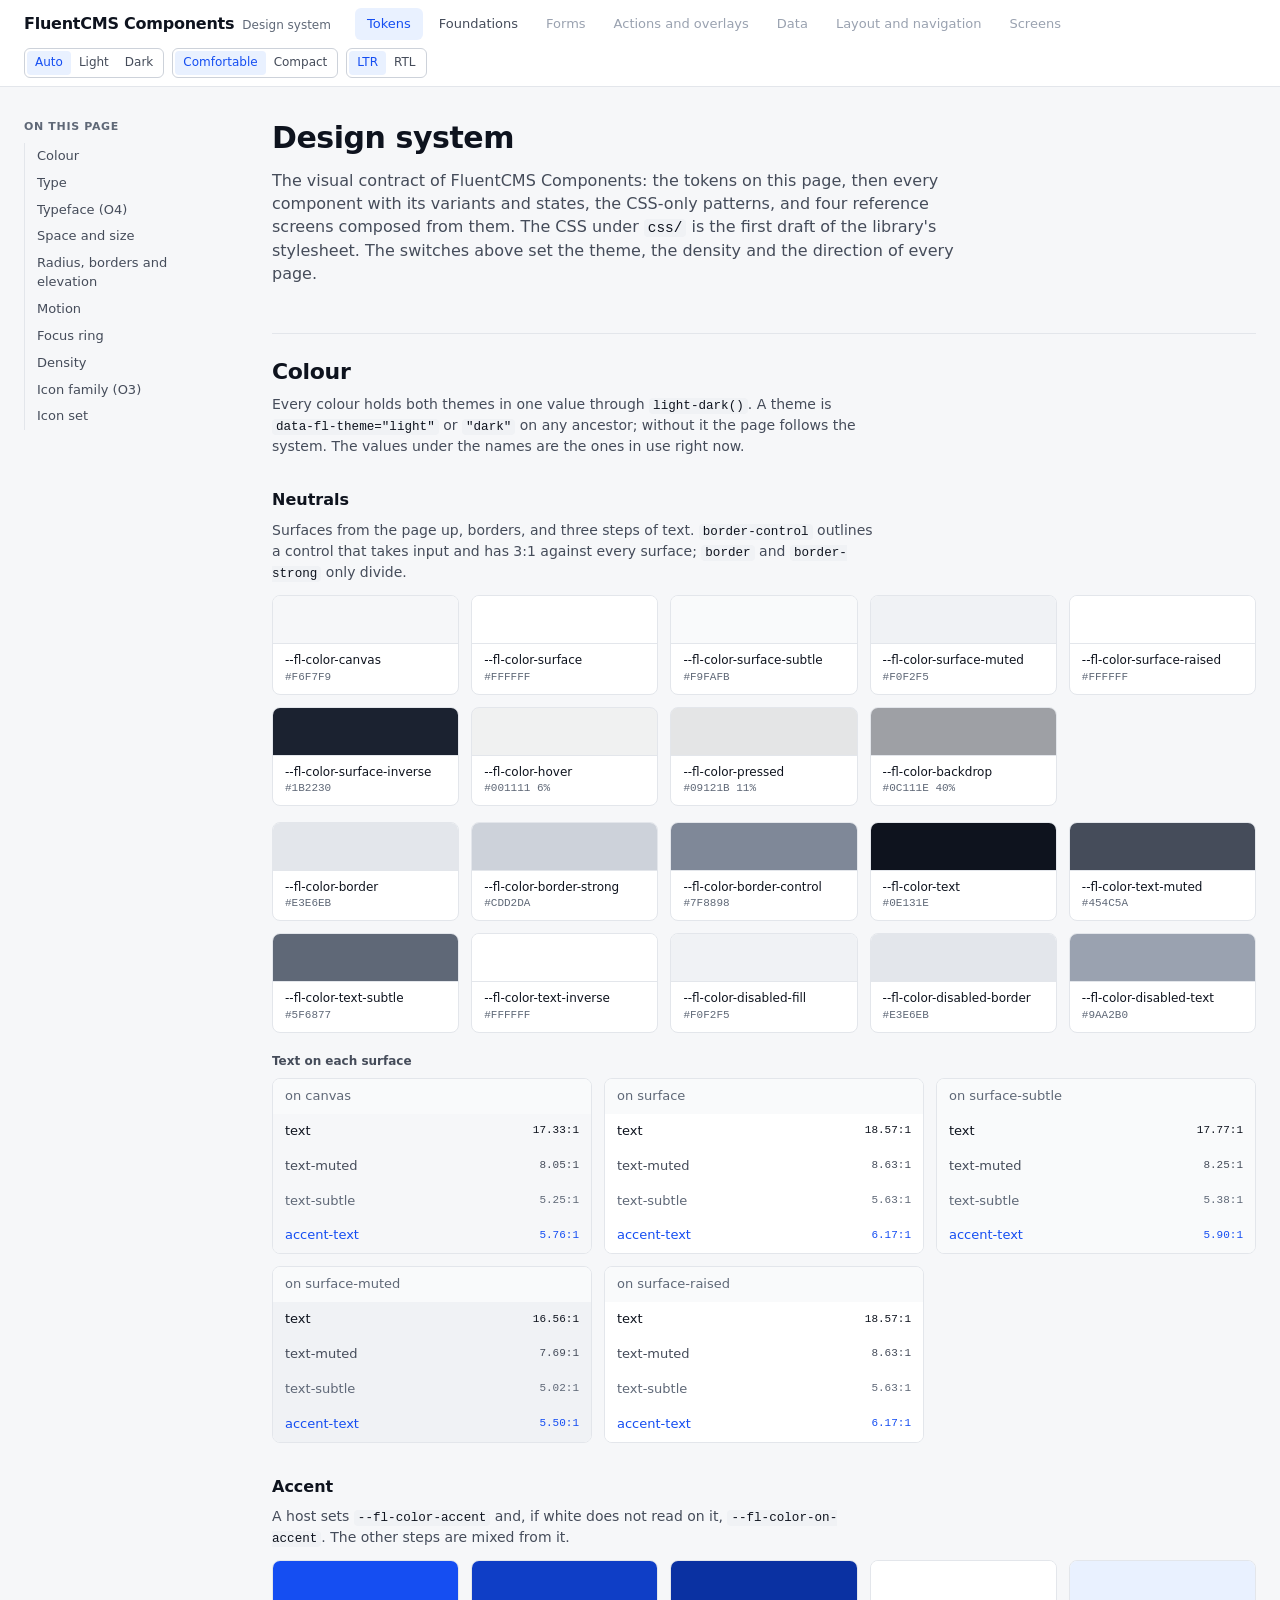
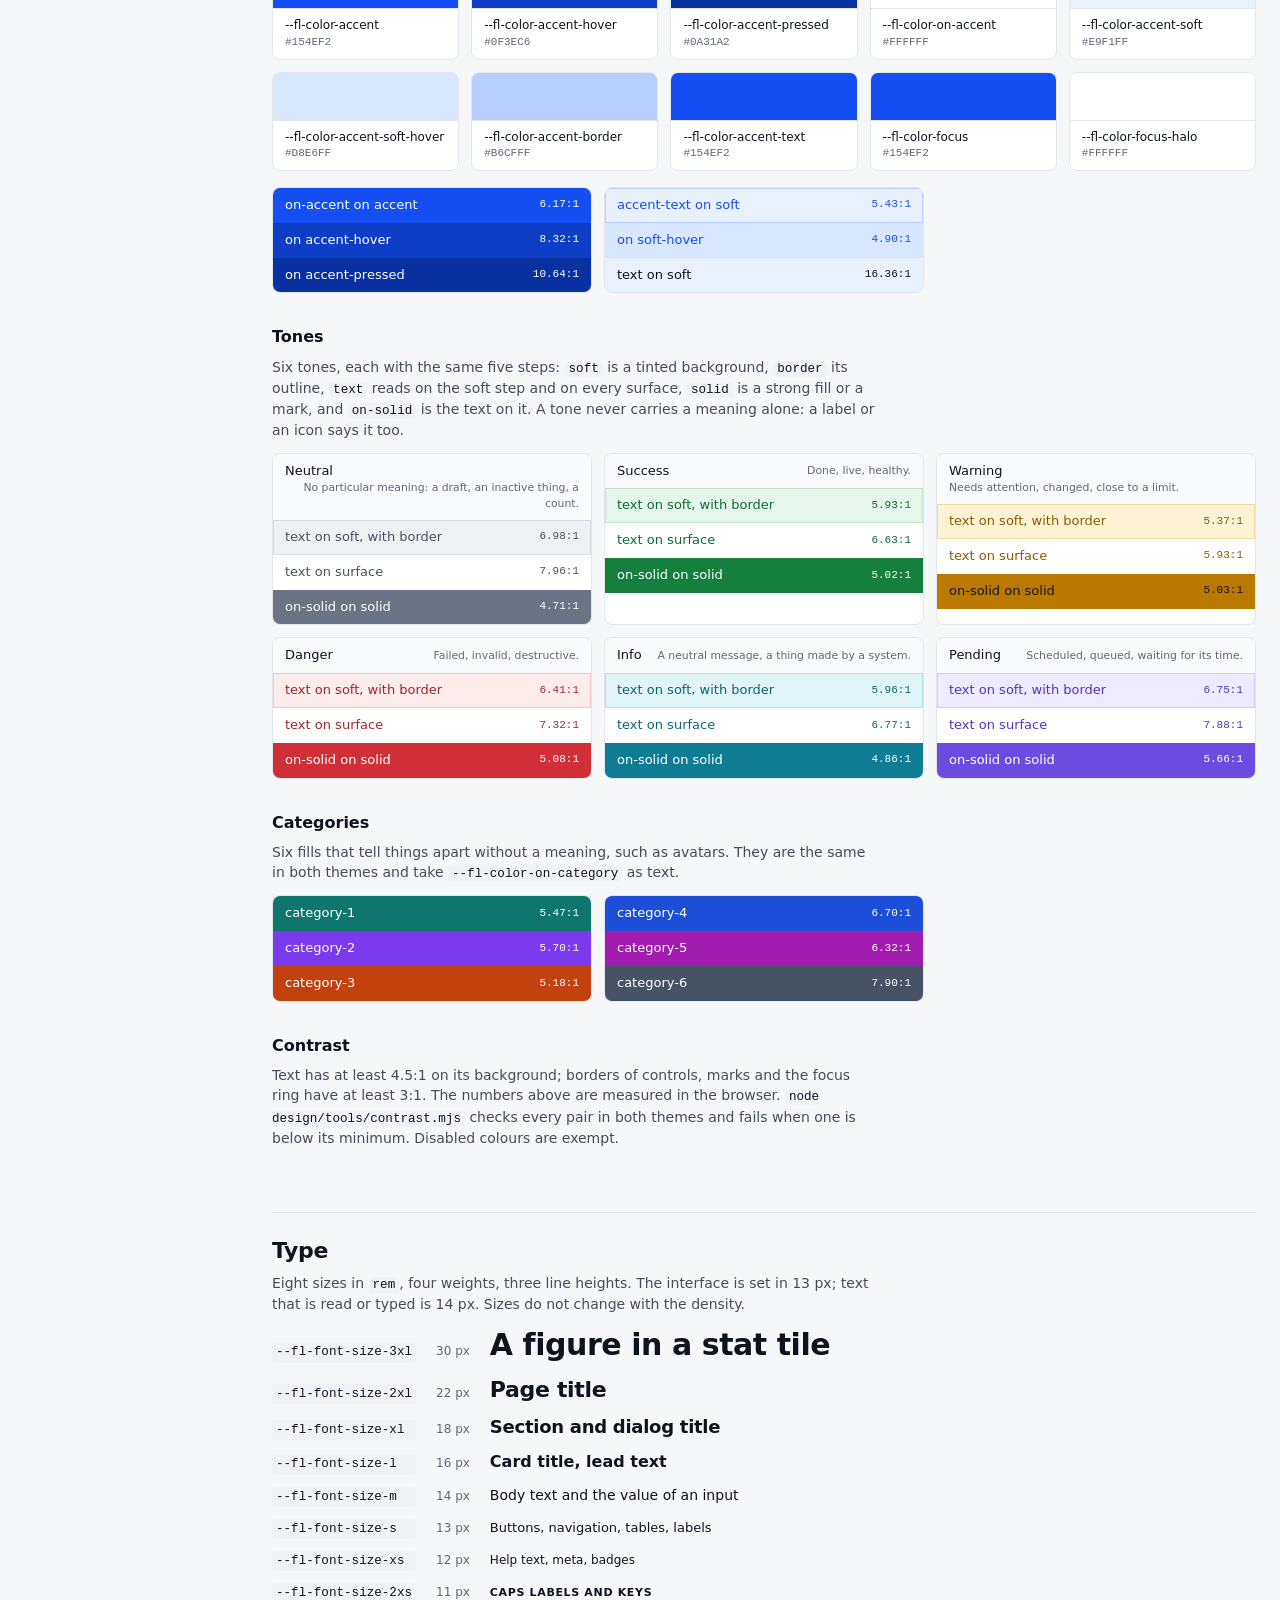
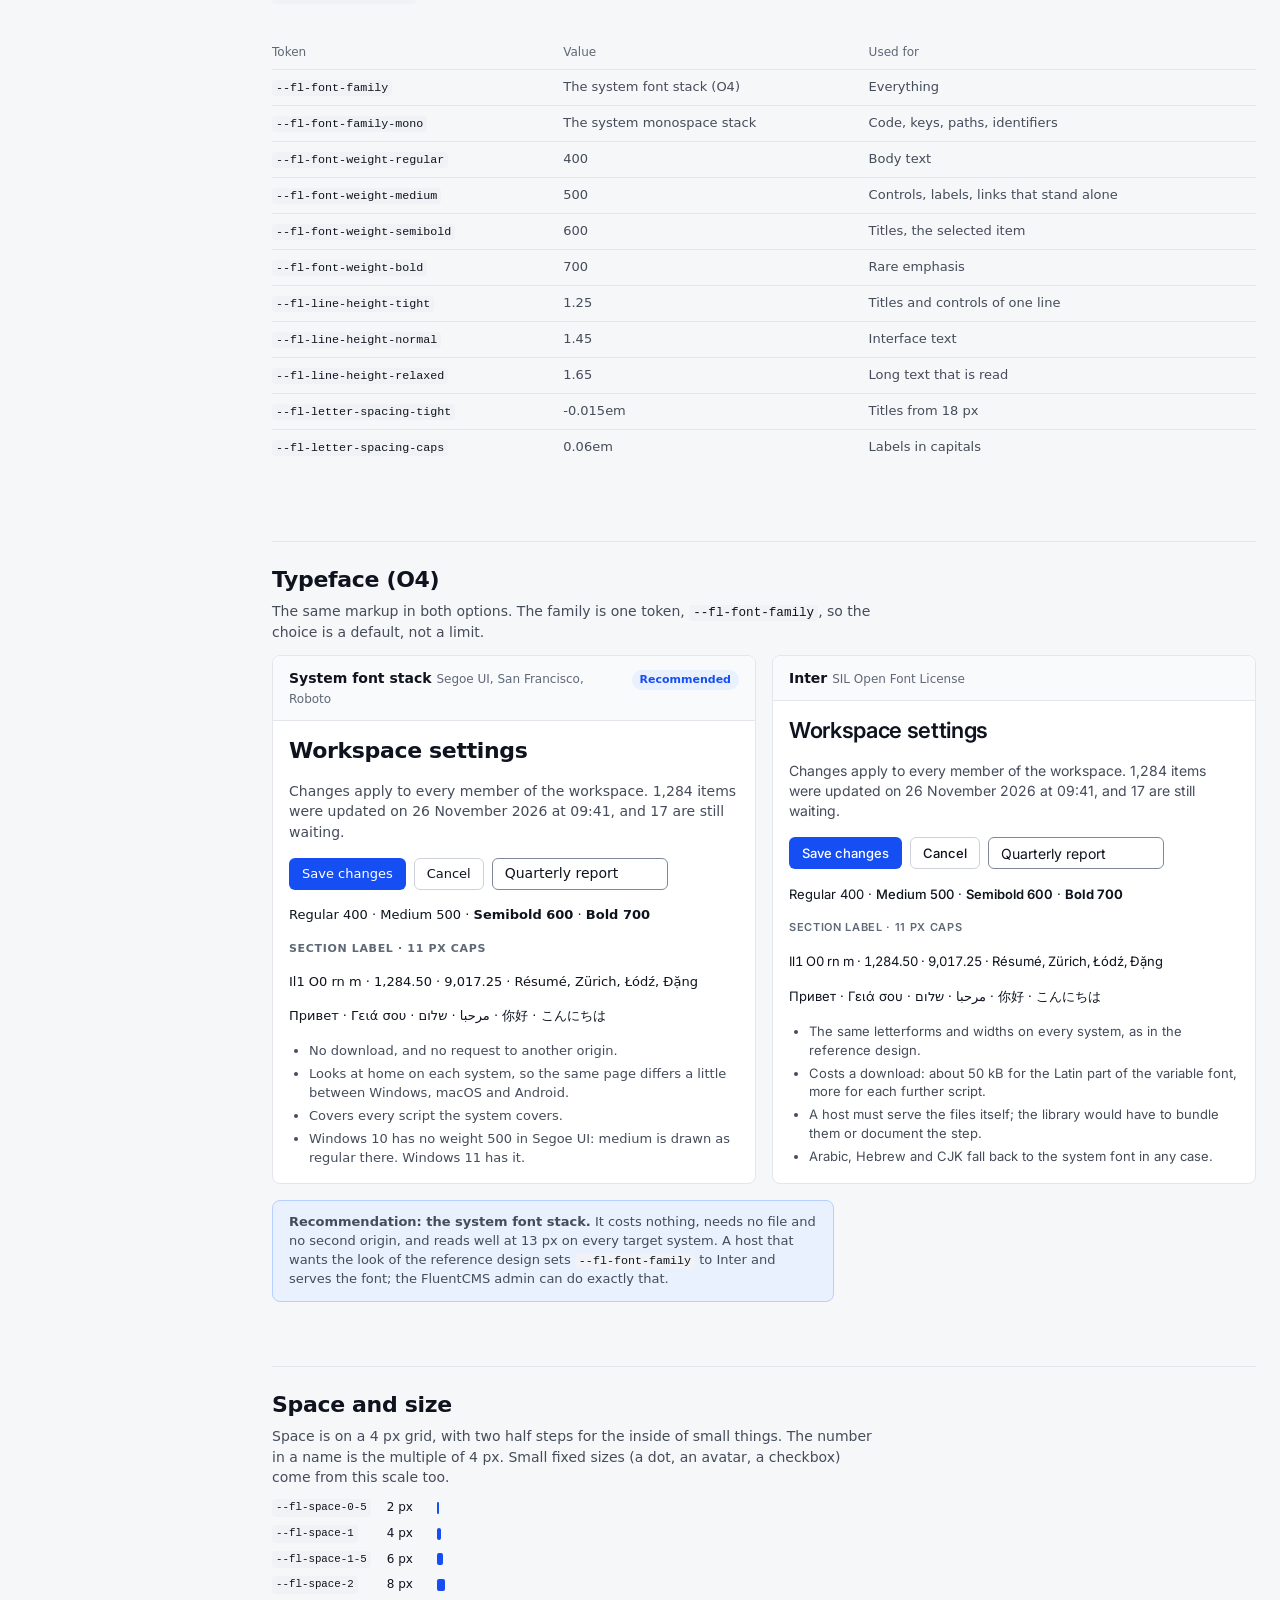
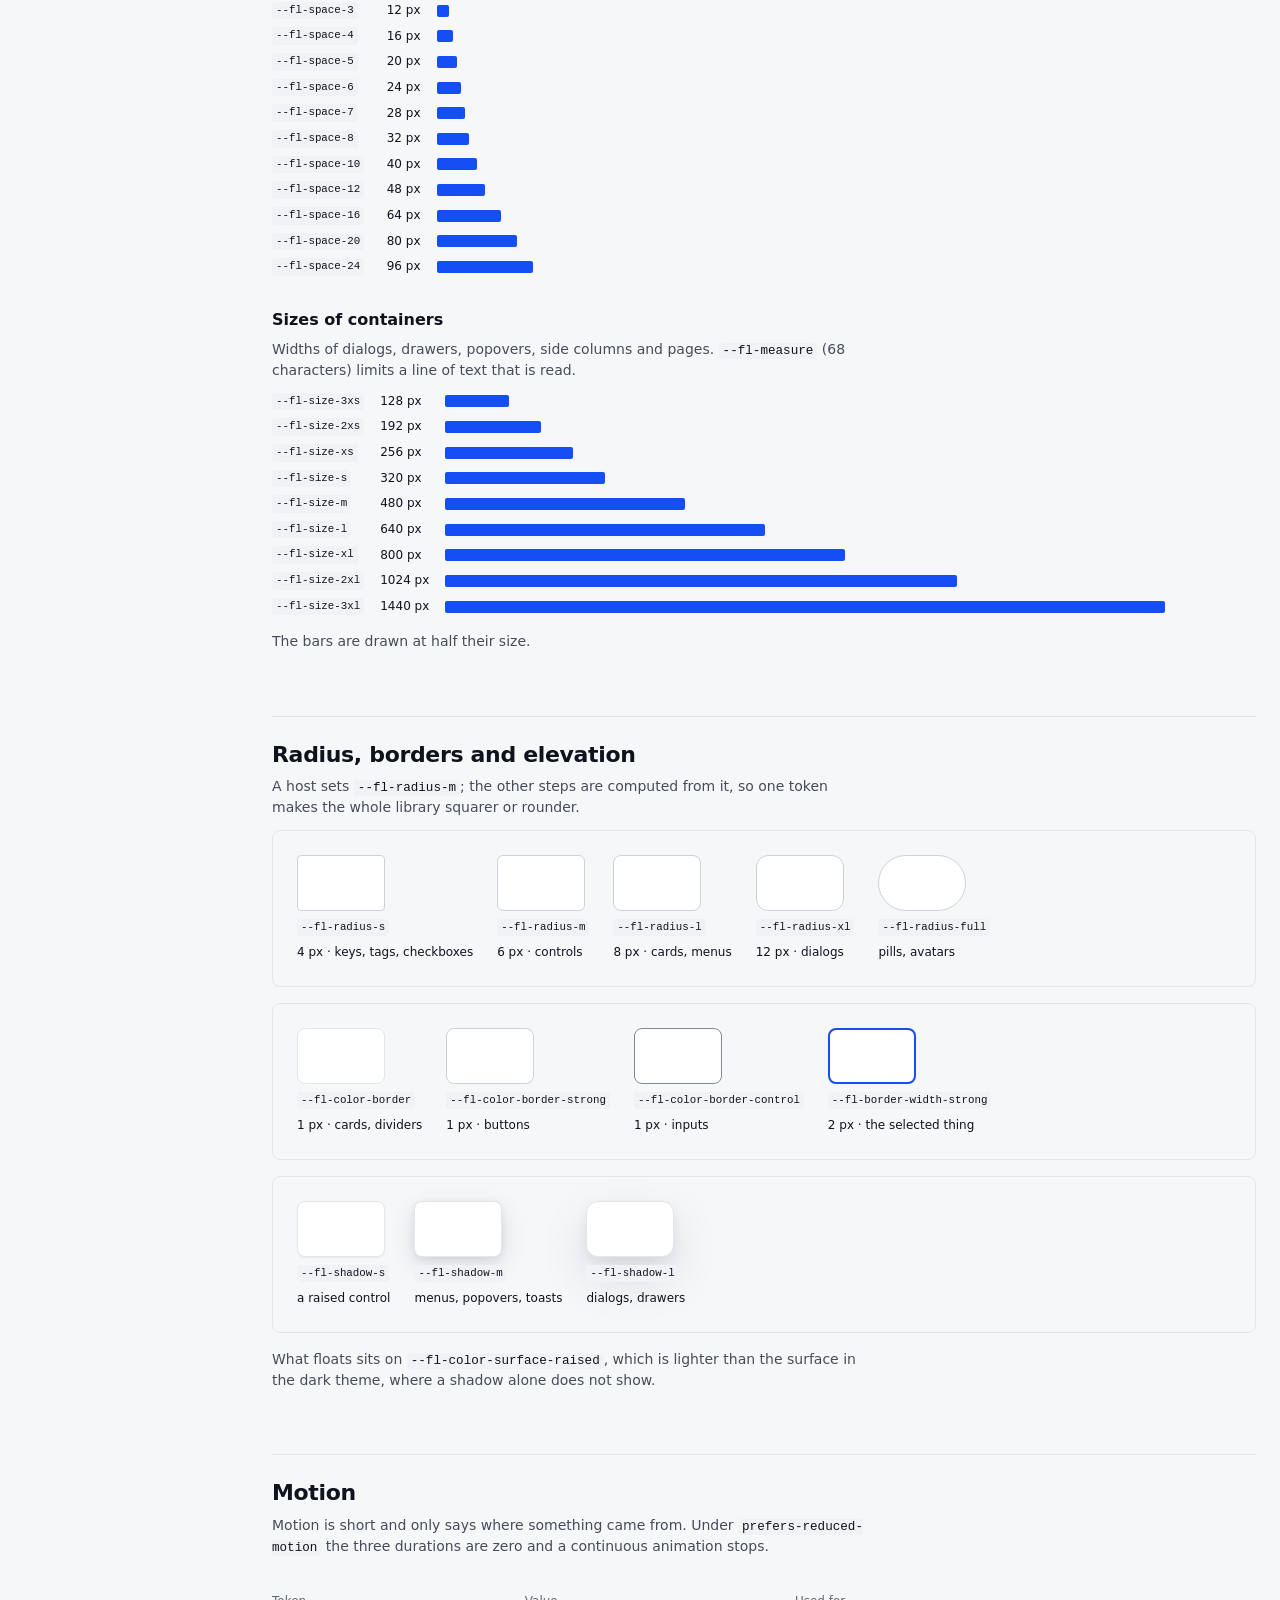
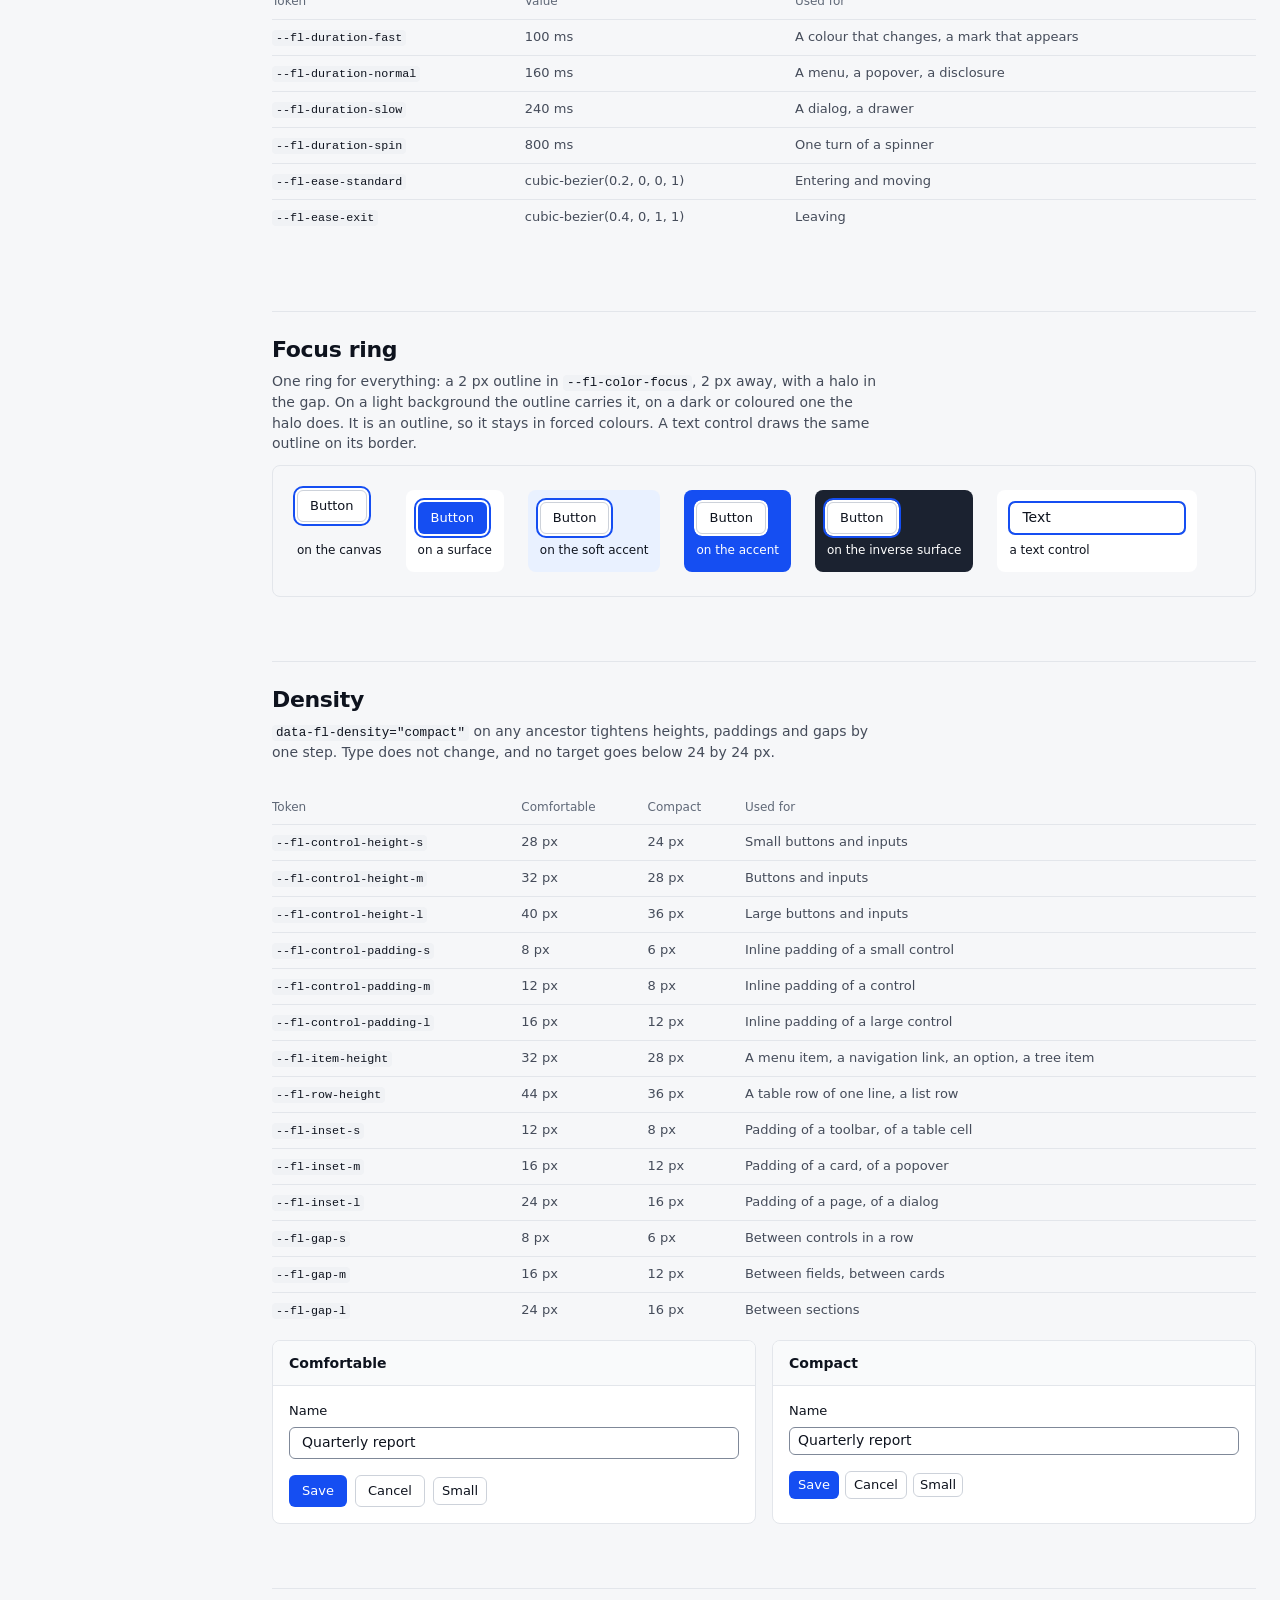
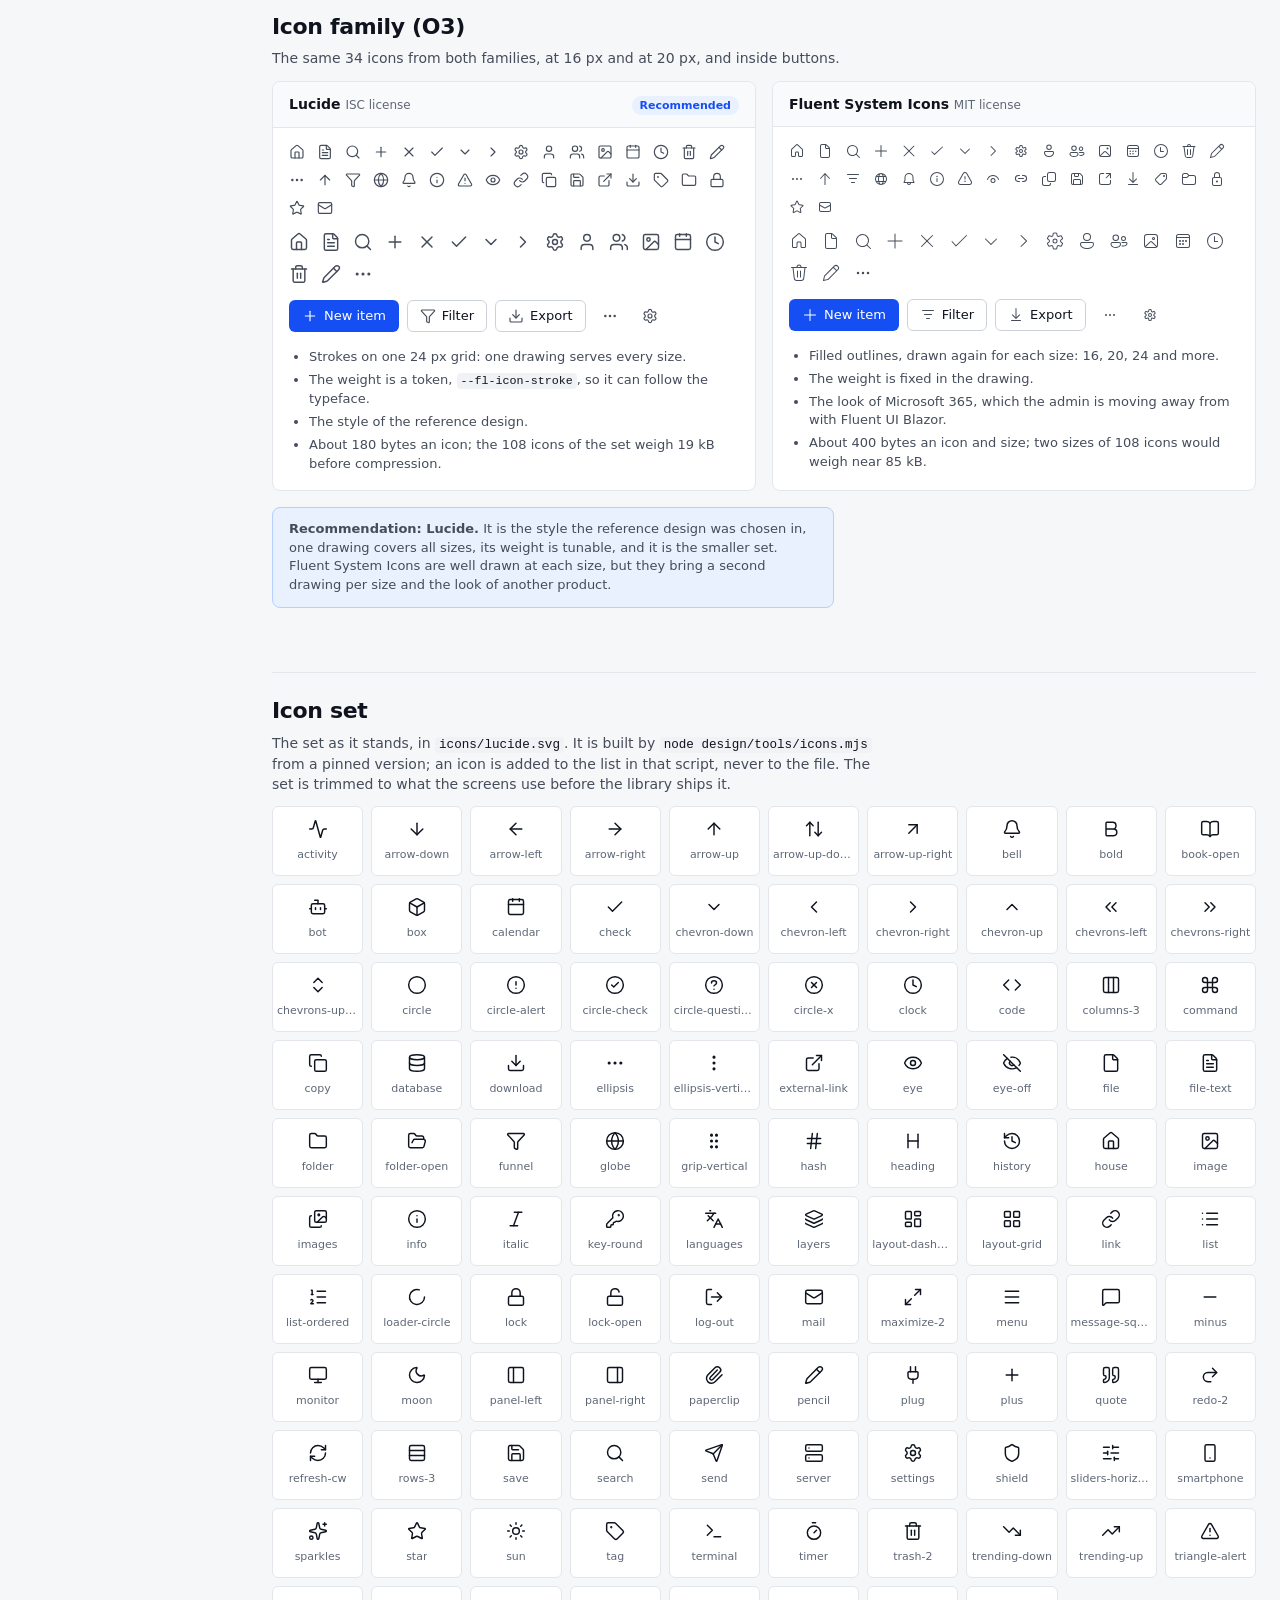
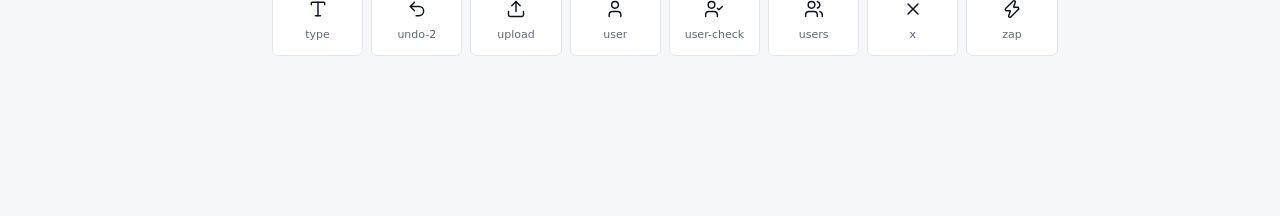
==== design/system/index.html @ 250e5656 "Add the design system foundation" ====
<!doctype html>
<html lang="en">
<head>
<meta charset="utf-8">
<meta name="viewport" content="width=device-width, initial-scale=1">
<title>Tokens · FluentCMS Components design system</title>
<link rel="icon" href="data:,">
<!-- Inter is loaded for the comparison of O4 on this page only. The library loads no font. -->
<link rel="stylesheet" href="https://fonts.googleapis.com/css2?family=Inter:wght@400;500;600;700&amp;display=swap">
<link rel="stylesheet" href="css/tokens.css">
<link rel="stylesheet" href="css/base.css">
<link rel="stylesheet" href="css/components/icon.css">
<link rel="stylesheet" href="css/components/button.css">
<link rel="stylesheet" href="css/components/field.css">
<link rel="stylesheet" href="css/components/input.css">
<link rel="stylesheet" href="css/patterns/link.css">
<link rel="stylesheet" href="docs/docs.css">
<script src="docs/docs.js"></script>
</head>
<body class="fl-root docs">
<div class="docs-layout">
<main class="docs-main">
<h1>Design system</h1>
<p class="docs-lede">The visual contract of FluentCMS Components: the tokens on this page, then every component with its variants and states, the CSS-only patterns, and four reference screens composed from them. The CSS under <code>css/</code> is the first draft of the library's stylesheet. The switches above set the theme, the density and the direction of every page.</p>

<section class="docs-section" id="colour">
<h2>Colour</h2>
<p>Every colour holds both themes in one value through <code>light-dark()</code>. A theme is <code>data-fl-theme="light"</code> or <code>"dark"</code> on any ancestor; without it the page follows the system. The values under the names are the ones in use right now.</p>

<h3>Neutrals</h3>
<p>Surfaces from the page up, borders, and three steps of text. <code>border-control</code> outlines a control that takes input and has 3:1 against every surface; <code>border</code> and <code>border-strong</code> only divide.</p>
<div class="docs-swatches">
<div class="docs-swatch" data-token="--fl-color-canvas"><i></i><span>--fl-color-canvas</span><small></small></div>
<div class="docs-swatch" data-token="--fl-color-surface"><i></i><span>--fl-color-surface</span><small></small></div>
<div class="docs-swatch" data-token="--fl-color-surface-subtle"><i></i><span>--fl-color-surface-subtle</span><small></small></div>
<div class="docs-swatch" data-token="--fl-color-surface-muted"><i></i><span>--fl-color-surface-muted</span><small></small></div>
<div class="docs-swatch" data-token="--fl-color-surface-raised"><i></i><span>--fl-color-surface-raised</span><small></small></div>
<div class="docs-swatch" data-token="--fl-color-surface-inverse"><i></i><span>--fl-color-surface-inverse</span><small></small></div>
<div class="docs-swatch" data-token="--fl-color-hover"><i></i><span>--fl-color-hover</span><small></small></div>
<div class="docs-swatch" data-token="--fl-color-pressed"><i></i><span>--fl-color-pressed</span><small></small></div>
<div class="docs-swatch" data-token="--fl-color-backdrop"><i></i><span>--fl-color-backdrop</span><small></small></div>
</div>
<div class="docs-swatches">
<div class="docs-swatch" data-token="--fl-color-border"><i></i><span>--fl-color-border</span><small></small></div>
<div class="docs-swatch" data-token="--fl-color-border-strong"><i></i><span>--fl-color-border-strong</span><small></small></div>
<div class="docs-swatch" data-token="--fl-color-border-control"><i></i><span>--fl-color-border-control</span><small></small></div>
<div class="docs-swatch" data-token="--fl-color-text"><i></i><span>--fl-color-text</span><small></small></div>
<div class="docs-swatch" data-token="--fl-color-text-muted"><i></i><span>--fl-color-text-muted</span><small></small></div>
<div class="docs-swatch" data-token="--fl-color-text-subtle"><i></i><span>--fl-color-text-subtle</span><small></small></div>
<div class="docs-swatch" data-token="--fl-color-text-inverse"><i></i><span>--fl-color-text-inverse</span><small></small></div>
<div class="docs-swatch" data-token="--fl-color-disabled-fill"><i></i><span>--fl-color-disabled-fill</span><small></small></div>
<div class="docs-swatch" data-token="--fl-color-disabled-border"><i></i><span>--fl-color-disabled-border</span><small></small></div>
<div class="docs-swatch" data-token="--fl-color-disabled-text"><i></i><span>--fl-color-disabled-text</span><small></small></div>
</div>

<h4>Text on each surface</h4>
<div class="docs-tones">
<div class="docs-tone">
  <div style="background-color: var(--fl-color-surface-subtle); color: var(--fl-color-text-subtle)">on canvas</div>
  <div style="background-color: var(--fl-color-canvas); color: var(--fl-color-text)" data-contrast>text</div>
  <div style="background-color: var(--fl-color-canvas); color: var(--fl-color-text-muted)" data-contrast>text-muted</div>
  <div style="background-color: var(--fl-color-canvas); color: var(--fl-color-text-subtle)" data-contrast>text-subtle</div>
  <div style="background-color: var(--fl-color-canvas); color: var(--fl-color-accent-text)" data-contrast>accent-text</div>
</div>
<div class="docs-tone">
  <div style="background-color: var(--fl-color-surface-subtle); color: var(--fl-color-text-subtle)">on surface</div>
  <div style="background-color: var(--fl-color-surface); color: var(--fl-color-text)" data-contrast>text</div>
  <div style="background-color: var(--fl-color-surface); color: var(--fl-color-text-muted)" data-contrast>text-muted</div>
  <div style="background-color: var(--fl-color-surface); color: var(--fl-color-text-subtle)" data-contrast>text-subtle</div>
  <div style="background-color: var(--fl-color-surface); color: var(--fl-color-accent-text)" data-contrast>accent-text</div>
</div>
<div class="docs-tone">
  <div style="background-color: var(--fl-color-surface-subtle); color: var(--fl-color-text-subtle)">on surface-subtle</div>
  <div style="background-color: var(--fl-color-surface-subtle); color: var(--fl-color-text)" data-contrast>text</div>
  <div style="background-color: var(--fl-color-surface-subtle); color: var(--fl-color-text-muted)" data-contrast>text-muted</div>
  <div style="background-color: var(--fl-color-surface-subtle); color: var(--fl-color-text-subtle)" data-contrast>text-subtle</div>
  <div style="background-color: var(--fl-color-surface-subtle); color: var(--fl-color-accent-text)" data-contrast>accent-text</div>
</div>
<div class="docs-tone">
  <div style="background-color: var(--fl-color-surface-subtle); color: var(--fl-color-text-subtle)">on surface-muted</div>
  <div style="background-color: var(--fl-color-surface-muted); color: var(--fl-color-text)" data-contrast>text</div>
  <div style="background-color: var(--fl-color-surface-muted); color: var(--fl-color-text-muted)" data-contrast>text-muted</div>
  <div style="background-color: var(--fl-color-surface-muted); color: var(--fl-color-text-subtle)" data-contrast>text-subtle</div>
  <div style="background-color: var(--fl-color-surface-muted); color: var(--fl-color-accent-text)" data-contrast>accent-text</div>
</div>
<div class="docs-tone">
  <div style="background-color: var(--fl-color-surface-subtle); color: var(--fl-color-text-subtle)">on surface-raised</div>
  <div style="background-color: var(--fl-color-surface-raised); color: var(--fl-color-text)" data-contrast>text</div>
  <div style="background-color: var(--fl-color-surface-raised); color: var(--fl-color-text-muted)" data-contrast>text-muted</div>
  <div style="background-color: var(--fl-color-surface-raised); color: var(--fl-color-text-subtle)" data-contrast>text-subtle</div>
  <div style="background-color: var(--fl-color-surface-raised); color: var(--fl-color-accent-text)" data-contrast>accent-text</div>
</div>
</div>

<h3>Accent</h3>
<p>A host sets <code>--fl-color-accent</code> and, if white does not read on it, <code>--fl-color-on-accent</code>. The other steps are mixed from it.</p>
<div class="docs-swatches">
<div class="docs-swatch" data-token="--fl-color-accent"><i></i><span>--fl-color-accent</span><small></small></div>
<div class="docs-swatch" data-token="--fl-color-accent-hover"><i></i><span>--fl-color-accent-hover</span><small></small></div>
<div class="docs-swatch" data-token="--fl-color-accent-pressed"><i></i><span>--fl-color-accent-pressed</span><small></small></div>
<div class="docs-swatch" data-token="--fl-color-on-accent"><i></i><span>--fl-color-on-accent</span><small></small></div>
<div class="docs-swatch" data-token="--fl-color-accent-soft"><i></i><span>--fl-color-accent-soft</span><small></small></div>
<div class="docs-swatch" data-token="--fl-color-accent-soft-hover"><i></i><span>--fl-color-accent-soft-hover</span><small></small></div>
<div class="docs-swatch" data-token="--fl-color-accent-border"><i></i><span>--fl-color-accent-border</span><small></small></div>
<div class="docs-swatch" data-token="--fl-color-accent-text"><i></i><span>--fl-color-accent-text</span><small></small></div>
<div class="docs-swatch" data-token="--fl-color-focus"><i></i><span>--fl-color-focus</span><small></small></div>
<div class="docs-swatch" data-token="--fl-color-focus-halo"><i></i><span>--fl-color-focus-halo</span><small></small></div>
</div>
<div class="docs-tones">
<div class="docs-tone">
  <div style="background-color: var(--fl-color-accent); color: var(--fl-color-on-accent)" data-contrast>on-accent on accent</div>
  <div style="background-color: var(--fl-color-accent-hover); color: var(--fl-color-on-accent)" data-contrast>on accent-hover</div>
  <div style="background-color: var(--fl-color-accent-pressed); color: var(--fl-color-on-accent)" data-contrast>on accent-pressed</div>
</div>
<div class="docs-tone">
  <div style="background-color: var(--fl-color-accent-soft); color: var(--fl-color-accent-text); box-shadow: inset 0 0 0 1px var(--fl-color-accent-border)" data-contrast>accent-text on soft</div>
  <div style="background-color: var(--fl-color-accent-soft-hover); color: var(--fl-color-accent-text)" data-contrast>on soft-hover</div>
  <div style="background-color: var(--fl-color-accent-soft); color: var(--fl-color-text)" data-contrast>text on soft</div>
</div>
</div>

<h3>Tones</h3>
<p>Six tones, each with the same five steps: <code>soft</code> is a tinted background, <code>border</code> its outline, <code>text</code> reads on the soft step and on every surface, <code>solid</code> is a strong fill or a mark, and <code>on-solid</code> is the text on it. A tone never carries a meaning alone: a label or an icon says it too.</p>
<div class="docs-tones">
<div class="docs-tone">
  <div style="background-color: var(--fl-color-surface-subtle)">Neutral<small style="color: var(--fl-color-text-subtle); font-weight: 400; text-align: end">No particular meaning: a draft, an inactive thing, a count.</small></div>
  <div style="background-color: var(--fl-color-neutral-soft); color: var(--fl-color-neutral-text); box-shadow: inset 0 0 0 1px var(--fl-color-neutral-border)" data-contrast>text on soft, with border</div>
  <div style="color: var(--fl-color-neutral-text)" data-contrast>text on surface</div>
  <div style="background-color: var(--fl-color-neutral-solid); color: var(--fl-color-neutral-on-solid)" data-contrast>on-solid on solid</div>
</div>
<div class="docs-tone">
  <div style="background-color: var(--fl-color-surface-subtle)">Success<small style="color: var(--fl-color-text-subtle); font-weight: 400; text-align: end">Done, live, healthy.</small></div>
  <div style="background-color: var(--fl-color-success-soft); color: var(--fl-color-success-text); box-shadow: inset 0 0 0 1px var(--fl-color-success-border)" data-contrast>text on soft, with border</div>
  <div style="color: var(--fl-color-success-text)" data-contrast>text on surface</div>
  <div style="background-color: var(--fl-color-success-solid); color: var(--fl-color-success-on-solid)" data-contrast>on-solid on solid</div>
</div>
<div class="docs-tone">
  <div style="background-color: var(--fl-color-surface-subtle)">Warning<small style="color: var(--fl-color-text-subtle); font-weight: 400; text-align: end">Needs attention, changed, close to a limit.</small></div>
  <div style="background-color: var(--fl-color-warning-soft); color: var(--fl-color-warning-text); box-shadow: inset 0 0 0 1px var(--fl-color-warning-border)" data-contrast>text on soft, with border</div>
  <div style="color: var(--fl-color-warning-text)" data-contrast>text on surface</div>
  <div style="background-color: var(--fl-color-warning-solid); color: var(--fl-color-warning-on-solid)" data-contrast>on-solid on solid</div>
</div>
<div class="docs-tone">
  <div style="background-color: var(--fl-color-surface-subtle)">Danger<small style="color: var(--fl-color-text-subtle); font-weight: 400; text-align: end">Failed, invalid, destructive.</small></div>
  <div style="background-color: var(--fl-color-danger-soft); color: var(--fl-color-danger-text); box-shadow: inset 0 0 0 1px var(--fl-color-danger-border)" data-contrast>text on soft, with border</div>
  <div style="color: var(--fl-color-danger-text)" data-contrast>text on surface</div>
  <div style="background-color: var(--fl-color-danger-solid); color: var(--fl-color-danger-on-solid)" data-contrast>on-solid on solid</div>
</div>
<div class="docs-tone">
  <div style="background-color: var(--fl-color-surface-subtle)">Info<small style="color: var(--fl-color-text-subtle); font-weight: 400; text-align: end">A neutral message, a thing made by a system.</small></div>
  <div style="background-color: var(--fl-color-info-soft); color: var(--fl-color-info-text); box-shadow: inset 0 0 0 1px var(--fl-color-info-border)" data-contrast>text on soft, with border</div>
  <div style="color: var(--fl-color-info-text)" data-contrast>text on surface</div>
  <div style="background-color: var(--fl-color-info-solid); color: var(--fl-color-info-on-solid)" data-contrast>on-solid on solid</div>
</div>
<div class="docs-tone">
  <div style="background-color: var(--fl-color-surface-subtle)">Pending<small style="color: var(--fl-color-text-subtle); font-weight: 400; text-align: end">Scheduled, queued, waiting for its time.</small></div>
  <div style="background-color: var(--fl-color-pending-soft); color: var(--fl-color-pending-text); box-shadow: inset 0 0 0 1px var(--fl-color-pending-border)" data-contrast>text on soft, with border</div>
  <div style="color: var(--fl-color-pending-text)" data-contrast>text on surface</div>
  <div style="background-color: var(--fl-color-pending-solid); color: var(--fl-color-pending-on-solid)" data-contrast>on-solid on solid</div>
</div>
</div>

<h3>Categories</h3>
<p>Six fills that tell things apart without a meaning, such as avatars. They are the same in both themes and take <code>--fl-color-on-category</code> as text.</p>
<div class="docs-tones">
<div class="docs-tone">
  <div style="background-color: var(--fl-color-category-1); color: var(--fl-color-on-category)" data-contrast>category-1</div>
  <div style="background-color: var(--fl-color-category-2); color: var(--fl-color-on-category)" data-contrast>category-2</div>
  <div style="background-color: var(--fl-color-category-3); color: var(--fl-color-on-category)" data-contrast>category-3</div>
</div>
<div class="docs-tone">
  <div style="background-color: var(--fl-color-category-4); color: var(--fl-color-on-category)" data-contrast>category-4</div>
  <div style="background-color: var(--fl-color-category-5); color: var(--fl-color-on-category)" data-contrast>category-5</div>
  <div style="background-color: var(--fl-color-category-6); color: var(--fl-color-on-category)" data-contrast>category-6</div>
</div>
</div>

<h3>Contrast</h3>
<p>Text has at least 4.5:1 on its background; borders of controls, marks and the focus ring have at least 3:1. The numbers above are measured in the browser. <code>node design/tools/contrast.mjs</code> checks every pair in both themes and fails when one is below its minimum. Disabled colours are exempt.</p>
</section>

<section class="docs-section" id="type">
<h2>Type</h2>
<p>Eight sizes in <code>rem</code>, four weights, three line heights. The interface is set in 13 px; text that is read or typed is 14 px. Sizes do not change with the density.</p>
<div class="docs-type">
<code>--fl-font-size-3xl</code><small class="docs-num">30 px</small><span style="font-size: var(--fl-font-size-3xl); font-weight: 600; line-height: var(--fl-line-height-tight); letter-spacing: var(--fl-letter-spacing-tight)">A figure in a stat tile</span>
<code>--fl-font-size-2xl</code><small class="docs-num">22 px</small><span style="font-size: var(--fl-font-size-2xl); font-weight: 600; line-height: var(--fl-line-height-tight); letter-spacing: var(--fl-letter-spacing-tight)">Page title</span>
<code>--fl-font-size-xl</code><small class="docs-num">18 px</small><span style="font-size: var(--fl-font-size-xl); font-weight: 600; line-height: var(--fl-line-height-tight); letter-spacing: var(--fl-letter-spacing-tight)">Section and dialog title</span>
<code>--fl-font-size-l</code><small class="docs-num">16 px</small><span style="font-size: var(--fl-font-size-l); font-weight: 600; line-height: var(--fl-line-height-tight)">Card title, lead text</span>
<code>--fl-font-size-m</code><small class="docs-num">14 px</small><span style="font-size: var(--fl-font-size-m); font-weight: 400; line-height: var(--fl-line-height-tight)">Body text and the value of an input</span>
<code>--fl-font-size-s</code><small class="docs-num">13 px</small><span style="font-size: var(--fl-font-size-s); font-weight: 500; line-height: var(--fl-line-height-tight)">Buttons, navigation, tables, labels</span>
<code>--fl-font-size-xs</code><small class="docs-num">12 px</small><span style="font-size: var(--fl-font-size-xs); font-weight: 400; line-height: var(--fl-line-height-tight)">Help text, meta, badges</span>
<code>--fl-font-size-2xs</code><small class="docs-num">11 px</small><span style="font-size: var(--fl-font-size-2xs); font-weight: 600; line-height: var(--fl-line-height-tight); letter-spacing: var(--fl-letter-spacing-caps)">CAPS LABELS AND KEYS</span>
</div>
<div class="docs-scroll">
<table class="docs-table">
<thead><tr><th>Token</th><th>Value</th><th>Used for</th></tr></thead>
<tbody>
<tr><td><code>--fl-font-family</code></td><td>The system font stack (O4)</td><td>Everything</td></tr>
<tr><td><code>--fl-font-family-mono</code></td><td>The system monospace stack</td><td>Code, keys, paths, identifiers</td></tr>
<tr><td><code>--fl-font-weight-regular</code></td><td class="docs-num">400</td><td>Body text</td></tr>
<tr><td><code>--fl-font-weight-medium</code></td><td class="docs-num">500</td><td>Controls, labels, links that stand alone</td></tr>
<tr><td><code>--fl-font-weight-semibold</code></td><td class="docs-num">600</td><td>Titles, the selected item</td></tr>
<tr><td><code>--fl-font-weight-bold</code></td><td class="docs-num">700</td><td>Rare emphasis</td></tr>
<tr><td><code>--fl-line-height-tight</code></td><td class="docs-num">1.25</td><td>Titles and controls of one line</td></tr>
<tr><td><code>--fl-line-height-normal</code></td><td class="docs-num">1.45</td><td>Interface text</td></tr>
<tr><td><code>--fl-line-height-relaxed</code></td><td class="docs-num">1.65</td><td>Long text that is read</td></tr>
<tr><td><code>--fl-letter-spacing-tight</code></td><td class="docs-num">-0.015em</td><td>Titles from 18 px</td></tr>
<tr><td><code>--fl-letter-spacing-caps</code></td><td class="docs-num">0.06em</td><td>Labels in capitals</td></tr>
</tbody>
</table>
</div>
</section>

<section class="docs-section" id="typeface">
<h2>Typeface (O4)</h2>
<p>The same markup in both options. The family is one token, <code>--fl-font-family</code>, so the choice is a default, not a limit.</p>
<div class="docs-compare">
<article class="docs-option">
  <header><span>System font stack <small>Segoe UI, San Francisco, Roboto</small></span><mark>Recommended</mark></header>
  <div class="docs-font-system">
    <p style="font-size: var(--fl-font-size-2xl); font-weight: 600; letter-spacing: var(--fl-letter-spacing-tight); line-height: var(--fl-line-height-tight)">Workspace settings</p>
    <p style="color: var(--fl-color-text-muted)">Changes apply to every member of the workspace. 1,284 items were updated on 26 November 2026 at 09:41, and 17 are still waiting.</p>
    <div class="fl-cluster">
      <button class="fl-button fl-button--primary" type="button">Save changes</button>
      <button class="fl-button" type="button">Cancel</button>
      <span class="fl-input docs-narrow"><input class="fl-input__control" type="text" value="Quarterly report" aria-label="Sample value"></span>
    </div>
    <p style="font-size: var(--fl-font-size-s)"><span style="font-weight: 400">Regular 400</span> · <span style="font-weight: 500">Medium 500</span> · <span style="font-weight: 600">Semibold 600</span> · <span style="font-weight: 700">Bold 700</span></p>
    <p style="font-size: var(--fl-font-size-2xs); font-weight: 600; letter-spacing: var(--fl-letter-spacing-caps); text-transform: uppercase; color: var(--fl-color-text-subtle)">Section label · 11 px caps</p>
    <p style="font-size: var(--fl-font-size-s); font-variant-numeric: tabular-nums">Il1 O0 rn m · 1,284.50 · 9,017.25 · Résumé, Zürich, Łódź, Đặng</p>
    <p style="font-size: var(--fl-font-size-s)">Привет · Γειά σου · مرحبا · שלום · 你好 · こんにちは</p>
    <ul class="docs-facts">
      <li>No download, and no request to another origin.</li>
      <li>Looks at home on each system, so the same page differs a little between Windows, macOS and Android.</li>
      <li>Covers every script the system covers.</li>
      <li>Windows 10 has no weight 500 in Segoe UI: medium is drawn as regular there. Windows 11 has it.</li>
    </ul>
  </div>
</article>
<article class="docs-option">
  <header><span>Inter <small>SIL Open Font License</small></span></header>
  <div class="docs-font-inter">
    <p style="font-size: var(--fl-font-size-2xl); font-weight: 600; letter-spacing: var(--fl-letter-spacing-tight); line-height: var(--fl-line-height-tight)">Workspace settings</p>
    <p style="color: var(--fl-color-text-muted)">Changes apply to every member of the workspace. 1,284 items were updated on 26 November 2026 at 09:41, and 17 are still waiting.</p>
    <div class="fl-cluster">
      <button class="fl-button fl-button--primary" type="button">Save changes</button>
      <button class="fl-button" type="button">Cancel</button>
      <span class="fl-input docs-narrow"><input class="fl-input__control" type="text" value="Quarterly report" aria-label="Sample value"></span>
    </div>
    <p style="font-size: var(--fl-font-size-s)"><span style="font-weight: 400">Regular 400</span> · <span style="font-weight: 500">Medium 500</span> · <span style="font-weight: 600">Semibold 600</span> · <span style="font-weight: 700">Bold 700</span></p>
    <p style="font-size: var(--fl-font-size-2xs); font-weight: 600; letter-spacing: var(--fl-letter-spacing-caps); text-transform: uppercase; color: var(--fl-color-text-subtle)">Section label · 11 px caps</p>
    <p style="font-size: var(--fl-font-size-s); font-variant-numeric: tabular-nums">Il1 O0 rn m · 1,284.50 · 9,017.25 · Résumé, Zürich, Łódź, Đặng</p>
    <p style="font-size: var(--fl-font-size-s)">Привет · Γειά σου · مرحبا · שלום · 你好 · こんにちは</p>
    <ul class="docs-facts">
      <li>The same letterforms and widths on every system, as in the reference design.</li>
      <li>Costs a download: about 50 kB for the Latin part of the variable font, more for each further script.</li>
      <li>A host must serve the files itself; the library would have to bundle them or document the step.</li>
      <li>Arabic, Hebrew and CJK fall back to the system font in any case.</li>
    </ul>
  </div>
</article>
</div>
<p class="docs-note"><strong>Recommendation: the system font stack.</strong> It costs nothing, needs no file and no second origin, and reads well at 13 px on every target system. A host that wants the look of the reference design sets <code>--fl-font-family</code> to Inter and serves the font; the FluentCMS admin can do exactly that.</p>
</section>

<section class="docs-section" id="space">
<h2>Space and size</h2>
<p>Space is on a 4 px grid, with two half steps for the inside of small things. The number in a name is the multiple of 4 px. Small fixed sizes (a dot, an avatar, a checkbox) come from this scale too.</p>
<div class="docs-bars">
<code>--fl-space-0-5</code><span class="docs-num">2 px</span><i style="inline-size: var(--fl-space-0-5)"></i>
<code>--fl-space-1</code><span class="docs-num">4 px</span><i style="inline-size: var(--fl-space-1)"></i>
<code>--fl-space-1-5</code><span class="docs-num">6 px</span><i style="inline-size: var(--fl-space-1-5)"></i>
<code>--fl-space-2</code><span class="docs-num">8 px</span><i style="inline-size: var(--fl-space-2)"></i>
<code>--fl-space-3</code><span class="docs-num">12 px</span><i style="inline-size: var(--fl-space-3)"></i>
<code>--fl-space-4</code><span class="docs-num">16 px</span><i style="inline-size: var(--fl-space-4)"></i>
<code>--fl-space-5</code><span class="docs-num">20 px</span><i style="inline-size: var(--fl-space-5)"></i>
<code>--fl-space-6</code><span class="docs-num">24 px</span><i style="inline-size: var(--fl-space-6)"></i>
<code>--fl-space-7</code><span class="docs-num">28 px</span><i style="inline-size: var(--fl-space-7)"></i>
<code>--fl-space-8</code><span class="docs-num">32 px</span><i style="inline-size: var(--fl-space-8)"></i>
<code>--fl-space-10</code><span class="docs-num">40 px</span><i style="inline-size: var(--fl-space-10)"></i>
<code>--fl-space-12</code><span class="docs-num">48 px</span><i style="inline-size: var(--fl-space-12)"></i>
<code>--fl-space-16</code><span class="docs-num">64 px</span><i style="inline-size: var(--fl-space-16)"></i>
<code>--fl-space-20</code><span class="docs-num">80 px</span><i style="inline-size: var(--fl-space-20)"></i>
<code>--fl-space-24</code><span class="docs-num">96 px</span><i style="inline-size: var(--fl-space-24)"></i>
</div>
<h3>Sizes of containers</h3>
<p>Widths of dialogs, drawers, popovers, side columns and pages. <code>--fl-measure</code> (68 characters) limits a line of text that is read.</p>
<div class="docs-bars">
<code>--fl-size-3xs</code><span class="docs-num">128 px</span><i style="inline-size: min(100%, calc(var(--fl-size-3xs) / 2))"></i>
<code>--fl-size-2xs</code><span class="docs-num">192 px</span><i style="inline-size: min(100%, calc(var(--fl-size-2xs) / 2))"></i>
<code>--fl-size-xs</code><span class="docs-num">256 px</span><i style="inline-size: min(100%, calc(var(--fl-size-xs) / 2))"></i>
<code>--fl-size-s</code><span class="docs-num">320 px</span><i style="inline-size: min(100%, calc(var(--fl-size-s) / 2))"></i>
<code>--fl-size-m</code><span class="docs-num">480 px</span><i style="inline-size: min(100%, calc(var(--fl-size-m) / 2))"></i>
<code>--fl-size-l</code><span class="docs-num">640 px</span><i style="inline-size: min(100%, calc(var(--fl-size-l) / 2))"></i>
<code>--fl-size-xl</code><span class="docs-num">800 px</span><i style="inline-size: min(100%, calc(var(--fl-size-xl) / 2))"></i>
<code>--fl-size-2xl</code><span class="docs-num">1024 px</span><i style="inline-size: min(100%, calc(var(--fl-size-2xl) / 2))"></i>
<code>--fl-size-3xl</code><span class="docs-num">1440 px</span><i style="inline-size: min(100%, calc(var(--fl-size-3xl) / 2))"></i>
</div>
<p>The bars are drawn at half their size.</p>
</section>

<section class="docs-section" id="shape">
<h2>Radius, borders and elevation</h2>
<p>A host sets <code>--fl-radius-m</code>; the other steps are computed from it, so one token makes the whole library squarer or rounder.</p>
<div class="docs-boxes">
<div class="docs-box"><i style="border-radius: var(--fl-radius-s)"></i><code>--fl-radius-s</code><span>4 px · keys, tags, checkboxes</span></div>
<div class="docs-box"><i style="border-radius: var(--fl-radius-m)"></i><code>--fl-radius-m</code><span>6 px · controls</span></div>
<div class="docs-box"><i style="border-radius: var(--fl-radius-l)"></i><code>--fl-radius-l</code><span>8 px · cards, menus</span></div>
<div class="docs-box"><i style="border-radius: var(--fl-radius-xl)"></i><code>--fl-radius-xl</code><span>12 px · dialogs</span></div>
<div class="docs-box"><i style="border-radius: var(--fl-radius-full)"></i><code>--fl-radius-full</code><span>pills, avatars</span></div>
</div>
<div class="docs-boxes">
<div class="docs-box"><i style="border: var(--fl-border-width) solid var(--fl-color-border); border-radius: var(--fl-radius-l)"></i><code>--fl-color-border</code><span>1 px · cards, dividers</span></div>
<div class="docs-box"><i style="border: var(--fl-border-width) solid var(--fl-color-border-strong); border-radius: var(--fl-radius-l)"></i><code>--fl-color-border-strong</code><span>1 px · buttons</span></div>
<div class="docs-box"><i style="border: var(--fl-border-width) solid var(--fl-color-border-control); border-radius: var(--fl-radius-l)"></i><code>--fl-color-border-control</code><span>1 px · inputs</span></div>
<div class="docs-box"><i style="border: var(--fl-border-width-strong) solid var(--fl-color-accent); border-radius: var(--fl-radius-l)"></i><code>--fl-border-width-strong</code><span>2 px · the selected thing</span></div>
</div>
<div class="docs-boxes">
<div class="docs-box"><i style="border-color: var(--fl-color-border); border-radius: var(--fl-radius-l); box-shadow: var(--fl-shadow-s)"></i><code>--fl-shadow-s</code><span>a raised control</span></div>
<div class="docs-box"><i style="border-color: var(--fl-color-border); border-radius: var(--fl-radius-l); background-color: var(--fl-color-surface-raised); box-shadow: var(--fl-shadow-m)"></i><code>--fl-shadow-m</code><span>menus, popovers, toasts</span></div>
<div class="docs-box"><i style="border-color: var(--fl-color-border); border-radius: var(--fl-radius-xl); background-color: var(--fl-color-surface-raised); box-shadow: var(--fl-shadow-l)"></i><code>--fl-shadow-l</code><span>dialogs, drawers</span></div>
</div>
<p>What floats sits on <code>--fl-color-surface-raised</code>, which is lighter than the surface in the dark theme, where a shadow alone does not show.</p>
</section>

<section class="docs-section" id="motion">
<h2>Motion</h2>
<p>Motion is short and only says where something came from. Under <code>prefers-reduced-motion</code> the three durations are zero and a continuous animation stops.</p>
<div class="docs-scroll">
<table class="docs-table">
<thead><tr><th>Token</th><th>Value</th><th>Used for</th></tr></thead>
<tbody>
<tr><td><code>--fl-duration-fast</code></td><td class="docs-num">100 ms</td><td>A colour that changes, a mark that appears</td></tr>
<tr><td><code>--fl-duration-normal</code></td><td class="docs-num">160 ms</td><td>A menu, a popover, a disclosure</td></tr>
<tr><td><code>--fl-duration-slow</code></td><td class="docs-num">240 ms</td><td>A dialog, a drawer</td></tr>
<tr><td><code>--fl-duration-spin</code></td><td class="docs-num">800 ms</td><td>One turn of a spinner</td></tr>
<tr><td><code>--fl-ease-standard</code></td><td class="docs-num">cubic-bezier(0.2, 0, 0, 1)</td><td>Entering and moving</td></tr>
<tr><td><code>--fl-ease-exit</code></td><td class="docs-num">cubic-bezier(0.4, 0, 1, 1)</td><td>Leaving</td></tr>
</tbody>
</table>
</div>
</section>

<section class="docs-section" id="focus">
<h2>Focus ring</h2>
<p>One ring for everything: a 2 px outline in <code>--fl-color-focus</code>, 2 px away, with a halo in the gap. On a light background the outline carries it, on a dark or coloured one the halo does. It is an outline, so it stays in forced colours. A text control draws the same outline on its border.</p>
<div class="docs-boxes">
<div class="docs-box"><button class="fl-button" type="button" data-force="focus-visible">Button</button><span>on the canvas</span></div>
<div class="docs-box" style="padding: var(--fl-space-3); border-radius: var(--fl-radius-l); background-color: var(--fl-color-surface)"><button class="fl-button fl-button--primary" type="button" data-force="focus-visible">Button</button><span>on a surface</span></div>
<div class="docs-box" style="padding: var(--fl-space-3); border-radius: var(--fl-radius-l); background-color: var(--fl-color-accent-soft)"><button class="fl-button" type="button" data-force="focus-visible">Button</button><span>on the soft accent</span></div>
<div class="docs-box" style="padding: var(--fl-space-3); border-radius: var(--fl-radius-l); background-color: var(--fl-color-accent); color: var(--fl-color-on-accent)"><button class="fl-button" type="button" data-force="focus-visible">Button</button><span>on the accent</span></div>
<div class="docs-box" style="padding: var(--fl-space-3); border-radius: var(--fl-radius-l); background-color: var(--fl-color-surface-inverse); color: var(--fl-color-text-inverse)"><button class="fl-button" type="button" data-force="focus-visible">Button</button><span>on the inverse surface</span></div>
<div class="docs-box" style="padding: var(--fl-space-3); border-radius: var(--fl-radius-l); background-color: var(--fl-color-surface)"><span class="fl-input docs-narrow"><input class="fl-input__control" type="text" value="Text" aria-label="Sample" data-force="focus-visible"></span><span>a text control</span></div>
</div>
</section>

<section class="docs-section" id="density">
<h2>Density</h2>
<p><code>data-fl-density="compact"</code> on any ancestor tightens heights, paddings and gaps by one step. Type does not change, and no target goes below 24 by 24 px.</p>
<div class="docs-scroll">
<table class="docs-table">
<thead><tr><th>Token</th><th>Comfortable</th><th>Compact</th><th>Used for</th></tr></thead>
<tbody>
<tr><td><code>--fl-control-height-s</code></td><td class="docs-num">28 px</td><td class="docs-num">24 px</td><td>Small buttons and inputs</td></tr>
<tr><td><code>--fl-control-height-m</code></td><td class="docs-num">32 px</td><td class="docs-num">28 px</td><td>Buttons and inputs</td></tr>
<tr><td><code>--fl-control-height-l</code></td><td class="docs-num">40 px</td><td class="docs-num">36 px</td><td>Large buttons and inputs</td></tr>
<tr><td><code>--fl-control-padding-s</code></td><td class="docs-num">8 px</td><td class="docs-num">6 px</td><td>Inline padding of a small control</td></tr>
<tr><td><code>--fl-control-padding-m</code></td><td class="docs-num">12 px</td><td class="docs-num">8 px</td><td>Inline padding of a control</td></tr>
<tr><td><code>--fl-control-padding-l</code></td><td class="docs-num">16 px</td><td class="docs-num">12 px</td><td>Inline padding of a large control</td></tr>
<tr><td><code>--fl-item-height</code></td><td class="docs-num">32 px</td><td class="docs-num">28 px</td><td>A menu item, a navigation link, an option, a tree item</td></tr>
<tr><td><code>--fl-row-height</code></td><td class="docs-num">44 px</td><td class="docs-num">36 px</td><td>A table row of one line, a list row</td></tr>
<tr><td><code>--fl-inset-s</code></td><td class="docs-num">12 px</td><td class="docs-num">8 px</td><td>Padding of a toolbar, of a table cell</td></tr>
<tr><td><code>--fl-inset-m</code></td><td class="docs-num">16 px</td><td class="docs-num">12 px</td><td>Padding of a card, of a popover</td></tr>
<tr><td><code>--fl-inset-l</code></td><td class="docs-num">24 px</td><td class="docs-num">16 px</td><td>Padding of a page, of a dialog</td></tr>
<tr><td><code>--fl-gap-s</code></td><td class="docs-num">8 px</td><td class="docs-num">6 px</td><td>Between controls in a row</td></tr>
<tr><td><code>--fl-gap-m</code></td><td class="docs-num">16 px</td><td class="docs-num">12 px</td><td>Between fields, between cards</td></tr>
<tr><td><code>--fl-gap-l</code></td><td class="docs-num">24 px</td><td class="docs-num">16 px</td><td>Between sections</td></tr>
</tbody>
</table>
</div>
<div class="docs-compare">
<article class="docs-option">
  <header><span>Comfortable</span></header>
  <div data-fl-density="comfortable">
    <div class="fl-field"><label class="fl-field__label" for="density-a">Name</label><span class="fl-input"><input class="fl-input__control" id="density-a" type="text" value="Quarterly report"></span></div>
    <div class="fl-cluster"><button class="fl-button fl-button--primary" type="button">Save</button><button class="fl-button" type="button">Cancel</button><button class="fl-button fl-button--s" type="button">Small</button></div>
  </div>
</article>
<article class="docs-option">
  <header><span>Compact</span></header>
  <div data-fl-density="compact">
    <div class="fl-field"><label class="fl-field__label" for="density-b">Name</label><span class="fl-input"><input class="fl-input__control" id="density-b" type="text" value="Quarterly report"></span></div>
    <div class="fl-cluster"><button class="fl-button fl-button--primary" type="button">Save</button><button class="fl-button" type="button">Cancel</button><button class="fl-button fl-button--s" type="button">Small</button></div>
  </div>
</article>
</div>
</section>

<section class="docs-section" id="icon-family">
<h2>Icon family (O3)</h2>
<p>The same 34 icons from both families, at 16 px and at 20 px, and inside buttons.</p>
<div class="docs-compare">
<article class="docs-option">
  <header><span>Lucide <small>ISC license</small></span><mark>Recommended</mark></header>
  <div>
    <div class="docs-icon-row">
<svg class="fl-icon" aria-hidden="true"><use href="icons/lucide.svg#house"/></svg>
<svg class="fl-icon" aria-hidden="true"><use href="icons/lucide.svg#file-text"/></svg>
<svg class="fl-icon" aria-hidden="true"><use href="icons/lucide.svg#search"/></svg>
<svg class="fl-icon" aria-hidden="true"><use href="icons/lucide.svg#plus"/></svg>
<svg class="fl-icon" aria-hidden="true"><use href="icons/lucide.svg#x"/></svg>
<svg class="fl-icon" aria-hidden="true"><use href="icons/lucide.svg#check"/></svg>
<svg class="fl-icon" aria-hidden="true"><use href="icons/lucide.svg#chevron-down"/></svg>
<svg class="fl-icon" aria-hidden="true"><use href="icons/lucide.svg#chevron-right"/></svg>
<svg class="fl-icon" aria-hidden="true"><use href="icons/lucide.svg#settings"/></svg>
<svg class="fl-icon" aria-hidden="true"><use href="icons/lucide.svg#user"/></svg>
<svg class="fl-icon" aria-hidden="true"><use href="icons/lucide.svg#users"/></svg>
<svg class="fl-icon" aria-hidden="true"><use href="icons/lucide.svg#image"/></svg>
<svg class="fl-icon" aria-hidden="true"><use href="icons/lucide.svg#calendar"/></svg>
<svg class="fl-icon" aria-hidden="true"><use href="icons/lucide.svg#clock"/></svg>
<svg class="fl-icon" aria-hidden="true"><use href="icons/lucide.svg#trash-2"/></svg>
<svg class="fl-icon" aria-hidden="true"><use href="icons/lucide.svg#pencil"/></svg>
<svg class="fl-icon" aria-hidden="true"><use href="icons/lucide.svg#ellipsis"/></svg>
<svg class="fl-icon" aria-hidden="true"><use href="icons/lucide.svg#arrow-up"/></svg>
<svg class="fl-icon" aria-hidden="true"><use href="icons/lucide.svg#funnel"/></svg>
<svg class="fl-icon" aria-hidden="true"><use href="icons/lucide.svg#globe"/></svg>
<svg class="fl-icon" aria-hidden="true"><use href="icons/lucide.svg#bell"/></svg>
<svg class="fl-icon" aria-hidden="true"><use href="icons/lucide.svg#info"/></svg>
<svg class="fl-icon" aria-hidden="true"><use href="icons/lucide.svg#triangle-alert"/></svg>
<svg class="fl-icon" aria-hidden="true"><use href="icons/lucide.svg#eye"/></svg>
<svg class="fl-icon" aria-hidden="true"><use href="icons/lucide.svg#link"/></svg>
<svg class="fl-icon" aria-hidden="true"><use href="icons/lucide.svg#copy"/></svg>
<svg class="fl-icon" aria-hidden="true"><use href="icons/lucide.svg#save"/></svg>
<svg class="fl-icon" aria-hidden="true"><use href="icons/lucide.svg#external-link"/></svg>
<svg class="fl-icon" aria-hidden="true"><use href="icons/lucide.svg#download"/></svg>
<svg class="fl-icon" aria-hidden="true"><use href="icons/lucide.svg#tag"/></svg>
<svg class="fl-icon" aria-hidden="true"><use href="icons/lucide.svg#folder"/></svg>
<svg class="fl-icon" aria-hidden="true"><use href="icons/lucide.svg#lock"/></svg>
<svg class="fl-icon" aria-hidden="true"><use href="icons/lucide.svg#star"/></svg>
<svg class="fl-icon" aria-hidden="true"><use href="icons/lucide.svg#mail"/></svg>
    </div>
    <div class="docs-icon-row">
<svg class="fl-icon fl-icon--l" aria-hidden="true"><use href="icons/lucide.svg#house"/></svg>
<svg class="fl-icon fl-icon--l" aria-hidden="true"><use href="icons/lucide.svg#file-text"/></svg>
<svg class="fl-icon fl-icon--l" aria-hidden="true"><use href="icons/lucide.svg#search"/></svg>
<svg class="fl-icon fl-icon--l" aria-hidden="true"><use href="icons/lucide.svg#plus"/></svg>
<svg class="fl-icon fl-icon--l" aria-hidden="true"><use href="icons/lucide.svg#x"/></svg>
<svg class="fl-icon fl-icon--l" aria-hidden="true"><use href="icons/lucide.svg#check"/></svg>
<svg class="fl-icon fl-icon--l" aria-hidden="true"><use href="icons/lucide.svg#chevron-down"/></svg>
<svg class="fl-icon fl-icon--l" aria-hidden="true"><use href="icons/lucide.svg#chevron-right"/></svg>
<svg class="fl-icon fl-icon--l" aria-hidden="true"><use href="icons/lucide.svg#settings"/></svg>
<svg class="fl-icon fl-icon--l" aria-hidden="true"><use href="icons/lucide.svg#user"/></svg>
<svg class="fl-icon fl-icon--l" aria-hidden="true"><use href="icons/lucide.svg#users"/></svg>
<svg class="fl-icon fl-icon--l" aria-hidden="true"><use href="icons/lucide.svg#image"/></svg>
<svg class="fl-icon fl-icon--l" aria-hidden="true"><use href="icons/lucide.svg#calendar"/></svg>
<svg class="fl-icon fl-icon--l" aria-hidden="true"><use href="icons/lucide.svg#clock"/></svg>
<svg class="fl-icon fl-icon--l" aria-hidden="true"><use href="icons/lucide.svg#trash-2"/></svg>
<svg class="fl-icon fl-icon--l" aria-hidden="true"><use href="icons/lucide.svg#pencil"/></svg>
<svg class="fl-icon fl-icon--l" aria-hidden="true"><use href="icons/lucide.svg#ellipsis"/></svg>
    </div>
    <div class="fl-cluster">
      <button class="fl-button fl-button--primary" type="button"><svg class="fl-icon" aria-hidden="true"><use href="icons/lucide.svg#plus"/></svg>New item</button>
      <button class="fl-button" type="button"><svg class="fl-icon" aria-hidden="true"><use href="icons/lucide.svg#funnel"/></svg>Filter</button>
      <button class="fl-button" type="button"><svg class="fl-icon" aria-hidden="true"><use href="icons/lucide.svg#download"/></svg>Export</button>
      <button class="fl-button fl-button--subtle fl-button--icon" type="button" aria-label="More"><svg class="fl-icon" aria-hidden="true"><use href="icons/lucide.svg#ellipsis"/></svg></button>
      <button class="fl-button fl-button--subtle fl-button--icon" type="button" aria-label="Settings"><svg class="fl-icon" aria-hidden="true"><use href="icons/lucide.svg#settings"/></svg></button>
    </div>
    <ul class="docs-facts">
      <li>Strokes on one 24 px grid: one drawing serves every size.</li>
      <li>The weight is a token, <code>--fl-icon-stroke</code>, so it can follow the typeface.</li>
      <li>The style of the reference design.</li>
      <li>About 180 bytes an icon; the 108 icons of the set weigh 19 kB before compression.</li>
    </ul>
  </div>
</article>
<article class="docs-option">
  <header><span>Fluent System Icons <small>MIT license</small></span></header>
  <div>
    <div class="docs-icon-row">
<svg class="fl-icon" aria-hidden="true"><use href="docs/fluent-sample.svg#house-16"/></svg>
<svg class="fl-icon" aria-hidden="true"><use href="docs/fluent-sample.svg#file-text-16"/></svg>
<svg class="fl-icon" aria-hidden="true"><use href="docs/fluent-sample.svg#search-16"/></svg>
<svg class="fl-icon" aria-hidden="true"><use href="docs/fluent-sample.svg#plus-16"/></svg>
<svg class="fl-icon" aria-hidden="true"><use href="docs/fluent-sample.svg#x-16"/></svg>
<svg class="fl-icon" aria-hidden="true"><use href="docs/fluent-sample.svg#check-16"/></svg>
<svg class="fl-icon" aria-hidden="true"><use href="docs/fluent-sample.svg#chevron-down-16"/></svg>
<svg class="fl-icon" aria-hidden="true"><use href="docs/fluent-sample.svg#chevron-right-16"/></svg>
<svg class="fl-icon" aria-hidden="true"><use href="docs/fluent-sample.svg#settings-16"/></svg>
<svg class="fl-icon" aria-hidden="true"><use href="docs/fluent-sample.svg#user-16"/></svg>
<svg class="fl-icon" aria-hidden="true"><use href="docs/fluent-sample.svg#users-16"/></svg>
<svg class="fl-icon" aria-hidden="true"><use href="docs/fluent-sample.svg#image-16"/></svg>
<svg class="fl-icon" aria-hidden="true"><use href="docs/fluent-sample.svg#calendar-16"/></svg>
<svg class="fl-icon" aria-hidden="true"><use href="docs/fluent-sample.svg#clock-16"/></svg>
<svg class="fl-icon" aria-hidden="true"><use href="docs/fluent-sample.svg#trash-2-16"/></svg>
<svg class="fl-icon" aria-hidden="true"><use href="docs/fluent-sample.svg#pencil-16"/></svg>
<svg class="fl-icon" aria-hidden="true"><use href="docs/fluent-sample.svg#ellipsis-16"/></svg>
<svg class="fl-icon" aria-hidden="true"><use href="docs/fluent-sample.svg#arrow-up-16"/></svg>
<svg class="fl-icon" aria-hidden="true"><use href="docs/fluent-sample.svg#funnel-16"/></svg>
<svg class="fl-icon" aria-hidden="true"><use href="docs/fluent-sample.svg#globe-16"/></svg>
<svg class="fl-icon" aria-hidden="true"><use href="docs/fluent-sample.svg#bell-16"/></svg>
<svg class="fl-icon" aria-hidden="true"><use href="docs/fluent-sample.svg#info-16"/></svg>
<svg class="fl-icon" aria-hidden="true"><use href="docs/fluent-sample.svg#triangle-alert-16"/></svg>
<svg class="fl-icon" aria-hidden="true"><use href="docs/fluent-sample.svg#eye-16"/></svg>
<svg class="fl-icon" aria-hidden="true"><use href="docs/fluent-sample.svg#link-16"/></svg>
<svg class="fl-icon" aria-hidden="true"><use href="docs/fluent-sample.svg#copy-16"/></svg>
<svg class="fl-icon" aria-hidden="true"><use href="docs/fluent-sample.svg#save-16"/></svg>
<svg class="fl-icon" aria-hidden="true"><use href="docs/fluent-sample.svg#external-link-16"/></svg>
<svg class="fl-icon" aria-hidden="true"><use href="docs/fluent-sample.svg#download-16"/></svg>
<svg class="fl-icon" aria-hidden="true"><use href="docs/fluent-sample.svg#tag-16"/></svg>
<svg class="fl-icon" aria-hidden="true"><use href="docs/fluent-sample.svg#folder-16"/></svg>
<svg class="fl-icon" aria-hidden="true"><use href="docs/fluent-sample.svg#lock-16"/></svg>
<svg class="fl-icon" aria-hidden="true"><use href="docs/fluent-sample.svg#star-16"/></svg>
<svg class="fl-icon" aria-hidden="true"><use href="docs/fluent-sample.svg#mail-16"/></svg>
    </div>
    <div class="docs-icon-row">
<svg class="fl-icon fl-icon--l" aria-hidden="true"><use href="docs/fluent-sample.svg#house-20"/></svg>
<svg class="fl-icon fl-icon--l" aria-hidden="true"><use href="docs/fluent-sample.svg#file-text-20"/></svg>
<svg class="fl-icon fl-icon--l" aria-hidden="true"><use href="docs/fluent-sample.svg#search-20"/></svg>
<svg class="fl-icon fl-icon--l" aria-hidden="true"><use href="docs/fluent-sample.svg#plus-20"/></svg>
<svg class="fl-icon fl-icon--l" aria-hidden="true"><use href="docs/fluent-sample.svg#x-20"/></svg>
<svg class="fl-icon fl-icon--l" aria-hidden="true"><use href="docs/fluent-sample.svg#check-20"/></svg>
<svg class="fl-icon fl-icon--l" aria-hidden="true"><use href="docs/fluent-sample.svg#chevron-down-20"/></svg>
<svg class="fl-icon fl-icon--l" aria-hidden="true"><use href="docs/fluent-sample.svg#chevron-right-20"/></svg>
<svg class="fl-icon fl-icon--l" aria-hidden="true"><use href="docs/fluent-sample.svg#settings-20"/></svg>
<svg class="fl-icon fl-icon--l" aria-hidden="true"><use href="docs/fluent-sample.svg#user-20"/></svg>
<svg class="fl-icon fl-icon--l" aria-hidden="true"><use href="docs/fluent-sample.svg#users-20"/></svg>
<svg class="fl-icon fl-icon--l" aria-hidden="true"><use href="docs/fluent-sample.svg#image-20"/></svg>
<svg class="fl-icon fl-icon--l" aria-hidden="true"><use href="docs/fluent-sample.svg#calendar-20"/></svg>
<svg class="fl-icon fl-icon--l" aria-hidden="true"><use href="docs/fluent-sample.svg#clock-20"/></svg>
<svg class="fl-icon fl-icon--l" aria-hidden="true"><use href="docs/fluent-sample.svg#trash-2-20"/></svg>
<svg class="fl-icon fl-icon--l" aria-hidden="true"><use href="docs/fluent-sample.svg#pencil-20"/></svg>
<svg class="fl-icon fl-icon--l" aria-hidden="true"><use href="docs/fluent-sample.svg#ellipsis-20"/></svg>
    </div>
    <div class="fl-cluster">
      <button class="fl-button fl-button--primary" type="button"><svg class="fl-icon" aria-hidden="true"><use href="docs/fluent-sample.svg#plus-16"/></svg>New item</button>
      <button class="fl-button" type="button"><svg class="fl-icon" aria-hidden="true"><use href="docs/fluent-sample.svg#funnel-16"/></svg>Filter</button>
      <button class="fl-button" type="button"><svg class="fl-icon" aria-hidden="true"><use href="docs/fluent-sample.svg#download-16"/></svg>Export</button>
      <button class="fl-button fl-button--subtle fl-button--icon" type="button" aria-label="More"><svg class="fl-icon" aria-hidden="true"><use href="docs/fluent-sample.svg#ellipsis-16"/></svg></button>
      <button class="fl-button fl-button--subtle fl-button--icon" type="button" aria-label="Settings"><svg class="fl-icon" aria-hidden="true"><use href="docs/fluent-sample.svg#settings-16"/></svg></button>
    </div>
    <ul class="docs-facts">
      <li>Filled outlines, drawn again for each size: 16, 20, 24 and more.</li>
      <li>The weight is fixed in the drawing.</li>
      <li>The look of Microsoft 365, which the admin is moving away from with Fluent UI Blazor.</li>
      <li>About 400 bytes an icon and size; two sizes of 108 icons would weigh near 85 kB.</li>
    </ul>
  </div>
</article>
</div>
<p class="docs-note"><strong>Recommendation: Lucide.</strong> It is the style the reference design was chosen in, one drawing covers all sizes, its weight is tunable, and it is the smaller set. Fluent System Icons are well drawn at each size, but they bring a second drawing per size and the look of another product.</p>
</section>

<section class="docs-section" id="icons">
<h2>Icon set</h2>
<p>The set as it stands, in <code>icons/lucide.svg</code>. It is built by <code>node design/tools/icons.mjs</code> from a pinned version; an icon is added to the list in that script, never to the file. The set is trimmed to what the screens use before the library ships it.</p>
<div class="docs-icons" data-docs-icons="icons/lucide.svg"></div>
</section>

</main>
</div>
</body>
</html>
---- design/system/css/tokens.css ----
/* FluentCMS Components: tokens.
   Colours hold both themes in one value through light-dark(), so a theme is a
   change of color-scheme on any ancestor and no token is declared twice. */

@layer fl.base, fl.tokens, fl.components;

@layer fl.tokens {
  :root {
    color-scheme: light dark;

    /* Neutrals */
    --fl-color-canvas: light-dark(#F6F7F9, #0D1118);
    --fl-color-surface: light-dark(#FFFFFF, #141922);
    --fl-color-surface-subtle: light-dark(#F9FAFB, #181E29);
    --fl-color-surface-muted: light-dark(#F0F2F5, #1F2633);
    --fl-color-surface-raised: light-dark(#FFFFFF, #1A202B);
    --fl-color-surface-inverse: light-dark(#1B2230, #E6E9EF);
    --fl-color-hover: light-dark(rgb(14 19 30 / 0.06), rgb(238 241 246 / 0.07));
    --fl-color-pressed: light-dark(rgb(14 19 30 / 0.11), rgb(238 241 246 / 0.12));
    --fl-color-backdrop: light-dark(rgb(14 19 30 / 0.4), rgb(0 0 0 / 0.6));

    --fl-color-border: light-dark(#E3E6EB, #262E3B);
    --fl-color-border-strong: light-dark(#CDD2DA, #3A4454);
    --fl-color-border-control: light-dark(#7F8898, #6A7587);

    --fl-color-text: light-dark(#0E131E, #EEF1F6);
    --fl-color-text-muted: light-dark(#454C5A, #B9BFCB);
    --fl-color-text-subtle: light-dark(#5F6877, #8D95A3);
    --fl-color-text-inverse: light-dark(#FFFFFF, #0E131E);

    --fl-color-disabled-fill: light-dark(#F0F2F5, #1B212C);
    --fl-color-disabled-border: light-dark(#E3E6EB, #262E3B);
    --fl-color-disabled-text: light-dark(#9AA2B0, #5B6473);

    /* Accent. A host sets --fl-color-accent and --fl-color-on-accent; the rest follows. */
    --fl-color-accent: light-dark(#154EF2, #2F64F5);
    --fl-color-on-accent: #FFFFFF;

    /* Tones: soft is a tinted background, border its outline, text is readable on
       soft and on every surface, solid is a strong fill or mark, on-solid its text. */
    --fl-color-neutral-soft: light-dark(#EEF0F3, #232B38);
    --fl-color-neutral-border: light-dark(#D8DCE3, #364050);
    --fl-color-neutral-text: light-dark(#4A5160, #B9BFCB);
    --fl-color-neutral-solid: light-dark(#6B7484, #8D95A3);
    --fl-color-neutral-on-solid: light-dark(#FFFFFF, #0D1118);

    --fl-color-success-soft: light-dark(#E7F6EC, #11301F);
    --fl-color-success-border: light-dark(#BFE5CC, #1D4D31);
    --fl-color-success-text: light-dark(#0B6B34, #6FD99A);
    --fl-color-success-solid: light-dark(#15803D, #3CC47A);
    --fl-color-success-on-solid: light-dark(#FFFFFF, #0D1118);

    --fl-color-warning-soft: light-dark(#FFF3D6, #3A2C0B);
    --fl-color-warning-border: light-dark(#F3DCA0, #5C4612);
    --fl-color-warning-text: light-dark(#8A5A00, #F2C15C);
    --fl-color-warning-solid: light-dark(#BA7900, #E0A52A);
    --fl-color-warning-on-solid: light-dark(#1F1400, #0D1118);

    --fl-color-danger-soft: light-dark(#FDECEC, #3A1719);
    --fl-color-danger-border: light-dark(#F6C6C7, #5E2427);
    --fl-color-danger-text: light-dark(#A3262B, #F29A9D);
    --fl-color-danger-solid: light-dark(#CF3038, #DA3633);
    --fl-color-danger-on-solid: #FFFFFF;
    --fl-color-danger-solid-hover: color-mix(in oklab, var(--fl-color-danger-solid), #000000 14%);
    --fl-color-danger-solid-pressed: color-mix(in oklab, var(--fl-color-danger-solid), #000000 26%);

    --fl-color-info-soft: light-dark(#E1F4F8, #0F2F38);
    --fl-color-info-border: light-dark(#B5E0EA, #1A4B59);
    --fl-color-info-text: light-dark(#0B6477, #7FD4E6);
    --fl-color-info-solid: light-dark(#0E7C93, #2FA9C4);
    --fl-color-info-on-solid: light-dark(#FFFFFF, #0D1118);

    --fl-color-pending-soft: light-dark(#EFEBFF, #251F4A);
    --fl-color-pending-border: light-dark(#D5CCFB, #3B3273);
    --fl-color-pending-text: light-dark(#5333C7, #B8A8FF);
    --fl-color-pending-solid: light-dark(#6B4BE0, #8E78F5);
    --fl-color-pending-on-solid: light-dark(#FFFFFF, #0D1118);

    /* Categories: fills that tell things apart without a meaning, such as avatars. */
    --fl-color-category-1: #0F766E;
    --fl-color-category-2: #7C3AED;
    --fl-color-category-3: #C2410C;
    --fl-color-category-4: #1D4ED8;
    --fl-color-category-5: #A21CAF;
    --fl-color-category-6: #475264;
    --fl-color-on-category: #FFFFFF;

    /* Typography */
    --fl-font-family: "Segoe UI Variable Text", "Segoe UI", system-ui, -apple-system, BlinkMacSystemFont, "Helvetica Neue", "Noto Sans", Arial, sans-serif;
    --fl-font-family-mono: ui-monospace, "Cascadia Mono", "SF Mono", Menlo, Consolas, "Liberation Mono", monospace;

    --fl-font-size-2xs: 0.6875rem;
    --fl-font-size-xs: 0.75rem;
    --fl-font-size-s: 0.8125rem;
    --fl-font-size-m: 0.875rem;
    --fl-font-size-l: 1rem;
    --fl-font-size-xl: 1.125rem;
    --fl-font-size-2xl: 1.375rem;
    --fl-font-size-3xl: 1.875rem;

    --fl-font-weight-regular: 400;
    --fl-font-weight-medium: 500;
    --fl-font-weight-semibold: 600;
    --fl-font-weight-bold: 700;

    --fl-line-height-tight: 1.25;
    --fl-line-height-normal: 1.45;
    --fl-line-height-relaxed: 1.65;

    --fl-letter-spacing-tight: -0.015em;
    --fl-letter-spacing-caps: 0.06em;

    /* Space, on a 4 px grid with two half steps */
    --fl-space-0-5: 0.125rem;
    --fl-space-1: 0.25rem;
    --fl-space-1-5: 0.375rem;
    --fl-space-2: 0.5rem;
    --fl-space-3: 0.75rem;
    --fl-space-4: 1rem;
    --fl-space-5: 1.25rem;
    --fl-space-6: 1.5rem;
    --fl-space-7: 1.75rem;
    --fl-space-8: 2rem;
    --fl-space-10: 2.5rem;
    --fl-space-12: 3rem;
    --fl-space-16: 4rem;
    --fl-space-20: 5rem;
    --fl-space-24: 6rem;

    /* Sizes of containers */
    --fl-size-3xs: 8rem;
    --fl-size-2xs: 12rem;
    --fl-size-xs: 16rem;
    --fl-size-s: 20rem;
    --fl-size-m: 30rem;
    --fl-size-l: 40rem;
    --fl-size-xl: 50rem;
    --fl-size-2xl: 64rem;
    --fl-size-3xl: 90rem;
    --fl-measure: 68ch;

    /* Radius. A host sets --fl-radius-m; the other steps follow. */
    --fl-radius-m: 0.375rem;
    --fl-radius-s: calc(var(--fl-radius-m) * 2 / 3);
    --fl-radius-l: calc(var(--fl-radius-m) * 4 / 3);
    --fl-radius-xl: calc(var(--fl-radius-m) * 2);
    --fl-radius-full: 999px;

    /* Borders */
    --fl-border-width: 1px;
    --fl-border-width-strong: 2px;

    /* Elevation */
    --fl-shadow-color-soft: light-dark(rgb(14 19 30 / 0.06), rgb(0 0 0 / 0.4));
    --fl-shadow-color-strong: light-dark(rgb(14 19 30 / 0.12), rgb(0 0 0 / 0.55));
    --fl-shadow-s: 0 1px 2px var(--fl-shadow-color-soft);
    --fl-shadow-m: 0 2px 6px var(--fl-shadow-color-soft), 0 8px 24px var(--fl-shadow-color-strong);
    --fl-shadow-l: 0 4px 12px var(--fl-shadow-color-soft), 0 20px 48px var(--fl-shadow-color-strong);

    /* Motion */
    --fl-duration-fast: 100ms;
    --fl-duration-normal: 160ms;
    --fl-duration-slow: 240ms;
    --fl-duration-spin: 800ms;
    --fl-ease-standard: cubic-bezier(0.2, 0, 0, 1);
    --fl-ease-exit: cubic-bezier(0.4, 0, 1, 1);

    /* Focus ring: an outline in the focus colour, and a halo in the gap that
       keeps it visible on a dark or coloured background. */
    --fl-color-focus-halo: light-dark(#FFFFFF, #0D1118);
    --fl-focus-ring-width: 2px;
    --fl-focus-ring-offset: 2px;
    --fl-focus-ring: var(--fl-focus-ring-width) solid var(--fl-color-focus);
    --fl-focus-halo: 0 0 0 var(--fl-focus-ring-offset) var(--fl-color-focus-halo);

    /* Icons */
    --fl-icon-size-s: 0.875rem;
    --fl-icon-size-m: 1rem;
    --fl-icon-size-l: 1.25rem;
    --fl-icon-stroke: 1.75;

    /* Stacking, for what is not in the top layer */
    --fl-z-raised: 1;
    --fl-z-sticky: 10;

    /* Controls */
    --fl-target-min: 1.5rem;
    --fl-control-radius: var(--fl-radius-m);
    --fl-control-font-size: var(--fl-font-size-m);
  }

  /* Derived from the accent, so one token carries a brand. Declared again on
     [data-fl-accent] for an accent set below the root. Hover and pressed darken
     in both themes, which keeps the text on them readable. */
  :root,
  [data-fl-accent] {
    --fl-color-accent-hover: color-mix(in oklab, var(--fl-color-accent), #000000 14%);
    --fl-color-accent-pressed: color-mix(in oklab, var(--fl-color-accent), #000000 26%);
    --fl-color-accent-soft: light-dark(color-mix(in oklab, var(--fl-color-accent) 9%, #FFFFFF), color-mix(in oklab, var(--fl-color-accent) 24%, #141922));
    --fl-color-accent-soft-hover: light-dark(color-mix(in oklab, var(--fl-color-accent) 16%, #FFFFFF), color-mix(in oklab, var(--fl-color-accent) 36%, #141922));
    --fl-color-accent-border: light-dark(color-mix(in oklab, var(--fl-color-accent) 30%, #FFFFFF), color-mix(in oklab, var(--fl-color-accent) 55%, #141922));
    --fl-color-accent-text: light-dark(var(--fl-color-accent), color-mix(in oklab, var(--fl-color-accent), #FFFFFF 45%));
    --fl-color-focus: var(--fl-color-accent-text);
  }

  [data-fl-theme="light"] {
    color-scheme: light;
  }

  [data-fl-theme="dark"] {
    color-scheme: dark;
  }

  /* Density. Type sizes do not change with it. */
  :root,
  [data-fl-density="comfortable"] {
    --fl-control-height-s: 1.75rem;
    --fl-control-height-m: 2rem;
    --fl-control-height-l: 2.5rem;
    --fl-control-padding-s: var(--fl-space-2);
    --fl-control-padding-m: var(--fl-space-3);
    --fl-control-padding-l: var(--fl-space-4);
    --fl-item-height: 2rem;
    --fl-row-height: 2.75rem;
    --fl-inset-s: var(--fl-space-3);
    --fl-inset-m: var(--fl-space-4);
    --fl-inset-l: var(--fl-space-6);
    --fl-gap-s: var(--fl-space-2);
    --fl-gap-m: var(--fl-space-4);
    --fl-gap-l: var(--fl-space-6);
  }

  [data-fl-density="compact"] {
    --fl-control-height-s: 1.5rem;
    --fl-control-height-m: 1.75rem;
    --fl-control-height-l: 2.25rem;
    --fl-control-padding-s: var(--fl-space-1-5);
    --fl-control-padding-m: var(--fl-space-2);
    --fl-control-padding-l: var(--fl-space-3);
    --fl-item-height: 1.75rem;
    --fl-row-height: 2.25rem;
    --fl-inset-s: var(--fl-space-2);
    --fl-inset-m: var(--fl-space-3);
    --fl-inset-l: var(--fl-space-4);
    --fl-gap-s: var(--fl-space-1-5);
    --fl-gap-m: var(--fl-space-3);
    --fl-gap-l: var(--fl-space-4);
  }

  @media (prefers-reduced-motion: reduce) {
    :root {
      --fl-duration-fast: 0ms;
      --fl-duration-normal: 0ms;
      --fl-duration-slow: 0ms;
    }
  }
}
---- design/system/css/base.css ----
/* FluentCMS Components: base rules and the layout patterns.
   Nothing here touches an element that carries no fl- class, so the library
   can sit beside a host's own styles. */

@layer fl.base, fl.tokens, fl.components;

@layer fl.base {
  [class^="fl-"],
  [class*=" fl-"] {
    box-sizing: border-box;

    &::before,
    &::after {
      box-sizing: border-box;
    }
  }

  /* The root of an application or of a themed region. */
  .fl-root {
    background-color: var(--fl-color-canvas);
    color: var(--fl-color-text);
    font-family: var(--fl-font-family);
    font-size: var(--fl-font-size-m);
    line-height: var(--fl-line-height-normal);
    -webkit-font-smoothing: antialiased;
    -webkit-text-size-adjust: 100%;
    text-size-adjust: 100%;
  }

  .fl-visually-hidden {
    position: absolute;
    inline-size: 1px;
    block-size: 1px;
    overflow: hidden;
    clip-path: inset(50%);
    white-space: nowrap;
  }

  /* Stack: children in a column with one gap. */
  .fl-stack {
    display: flex;
    flex-direction: column;
    gap: var(--fl-gap-m);
    min-inline-size: 0;

    &.fl-stack--gap-1 { gap: var(--fl-space-1); }
    &.fl-stack--gap-2 { gap: var(--fl-space-2); }
    &.fl-stack--gap-3 { gap: var(--fl-space-3); }
    &.fl-stack--gap-4 { gap: var(--fl-space-4); }
    &.fl-stack--gap-6 { gap: var(--fl-space-6); }
    &.fl-stack--gap-8 { gap: var(--fl-space-8); }
    &.fl-stack--start { align-items: flex-start; }
  }

  /* Cluster: children in a row that wraps, centred on the cross axis. */
  .fl-cluster {
    display: flex;
    flex-wrap: wrap;
    align-items: center;
    gap: var(--fl-gap-s);
    min-inline-size: 0;

    &.fl-cluster--gap-1 { gap: var(--fl-space-1); }
    &.fl-cluster--gap-2 { gap: var(--fl-space-2); }
    &.fl-cluster--gap-3 { gap: var(--fl-space-3); }
    &.fl-cluster--gap-4 { gap: var(--fl-space-4); }
    &.fl-cluster--gap-6 { gap: var(--fl-space-6); }
    &.fl-cluster--end { justify-content: flex-end; }
    &.fl-cluster--between { justify-content: space-between; }
    &.fl-cluster--top { align-items: flex-start; }
    &.fl-cluster--nowrap { flex-wrap: nowrap; }
  }
}
---- design/system/css/components/icon.css ----
/* Icon: an <svg> that draws one symbol of the icon set in the text colour. */

@layer fl.components {
  .fl-icon {
    --fl-icon-size: var(--fl-icon-size-m);

    flex: none;
    inline-size: var(--fl-icon-size);
    block-size: var(--fl-icon-size);
    fill: none;
    stroke: currentColor;
    stroke-width: var(--fl-icon-stroke);
    stroke-linecap: round;
    stroke-linejoin: round;
    vertical-align: middle;

    &.fl-icon--s { --fl-icon-size: var(--fl-icon-size-s); }
    &.fl-icon--l { --fl-icon-size: var(--fl-icon-size-l); }

    /* An icon that points along the reading direction, such as an arrow. */
    &.fl-icon--directional:dir(rtl) {
      transform: scaleX(-1);
    }

    &.fl-icon--spin {
      animation: fl-icon-spin var(--fl-duration-spin) linear infinite;
    }
  }

  @keyframes fl-icon-spin {
    to { transform: rotate(1turn); }
  }

  @media (prefers-reduced-motion: reduce) {
    .fl-icon.fl-icon--spin {
      animation: none;
    }
  }
}
---- design/system/css/components/button.css ----
/* Button: on a <button>, or on an <a> that goes somewhere. */

@layer fl.components {
  .fl-button {
    --fl-button-height: var(--fl-control-height-m);
    --fl-button-padding: var(--fl-control-padding-m);
    --fl-button-font-size: var(--fl-font-size-s);
    --fl-button-bg: var(--fl-color-surface);
    /* Hover and pressed are painted over the fill, so a see-through colour
       serves every surface and a solid one replaces the fill. */
    --fl-button-bg-hover: var(--fl-color-hover);
    --fl-button-bg-pressed: var(--fl-color-pressed);
    --fl-button-border: var(--fl-color-border-strong);
    --fl-button-fg: var(--fl-color-text);
    --fl-button-fg-hover: var(--fl-button-fg);
    --fl-button-icon: var(--fl-color-text-muted);
    --fl-button-overlay: transparent;

    position: relative;
    display: inline-flex;
    align-items: center;
    justify-content: center;
    gap: var(--fl-space-1-5);
    min-inline-size: var(--fl-button-height);
    block-size: var(--fl-button-height);
    margin: 0;
    padding-block: 0;
    padding-inline: var(--fl-button-padding);
    border: var(--fl-border-width) solid var(--fl-button-border);
    border-radius: var(--fl-control-radius);
    background: linear-gradient(var(--fl-button-overlay) 0 0) var(--fl-button-bg);
    color: var(--fl-button-fg);
    font-family: var(--fl-font-family);
    font-size: var(--fl-button-font-size);
    font-weight: var(--fl-font-weight-medium);
    line-height: var(--fl-line-height-tight);
    text-decoration: none;
    white-space: nowrap;
    cursor: pointer;

    & > .fl-icon {
      color: var(--fl-button-icon);
    }

    /* Variants and sizes set tokens only. */

    &.fl-button--primary {
      --fl-button-bg: var(--fl-color-accent);
      --fl-button-bg-hover: var(--fl-color-accent-hover);
      --fl-button-bg-pressed: var(--fl-color-accent-pressed);
      --fl-button-border: transparent;
      --fl-button-fg: var(--fl-color-on-accent);
      --fl-button-icon: currentColor;
    }

    &.fl-button--subtle {
      --fl-button-bg: transparent;
      --fl-button-border: transparent;
      --fl-button-fg: var(--fl-color-text-muted);
      --fl-button-fg-hover: var(--fl-color-text);
      --fl-button-icon: currentColor;
    }

    /* Danger is a tone on top of a variant. */
    &.fl-button--danger {
      --fl-button-bg-hover: var(--fl-color-danger-soft);
      --fl-button-bg-pressed: var(--fl-color-danger-border);
      --fl-button-fg: var(--fl-color-danger-text);
      --fl-button-fg-hover: var(--fl-color-danger-text);
      --fl-button-icon: currentColor;
    }

    &.fl-button--danger.fl-button--primary {
      --fl-button-bg: var(--fl-color-danger-solid);
      --fl-button-bg-hover: var(--fl-color-danger-solid-hover);
      --fl-button-bg-pressed: var(--fl-color-danger-solid-pressed);
      --fl-button-fg: var(--fl-color-danger-on-solid);
      --fl-button-fg-hover: var(--fl-color-danger-on-solid);
    }

    &.fl-button--s {
      --fl-button-height: var(--fl-control-height-s);
      --fl-button-padding: var(--fl-control-padding-s);
    }

    &.fl-button--l {
      --fl-button-height: var(--fl-control-height-l);
      --fl-button-padding: var(--fl-control-padding-l);
      --fl-button-font-size: var(--fl-font-size-m);
    }

    &.fl-button--icon {
      inline-size: var(--fl-button-height);
      padding-inline: 0;
    }

    &.fl-button--block {
      display: flex;
      inline-size: 100%;
    }

    /* States, once and in this order: a later one wins over an earlier one. */

    &:hover {
      --fl-button-overlay: var(--fl-button-bg-hover);

      color: var(--fl-button-fg-hover);
    }

    &:active {
      --fl-button-overlay: var(--fl-button-bg-pressed);
    }

    &:focus-visible {
      outline: var(--fl-focus-ring);
      outline-offset: var(--fl-focus-ring-offset);
      box-shadow: var(--fl-focus-halo);
    }

    &[aria-pressed="true"] {
      --fl-button-bg: var(--fl-color-accent-soft);
      --fl-button-bg-hover: var(--fl-color-accent-soft-hover);
      --fl-button-bg-pressed: var(--fl-color-accent-soft-hover);
      --fl-button-fg: var(--fl-color-accent-text);
      --fl-button-fg-hover: var(--fl-color-accent-text);
      --fl-button-icon: currentColor;

      border-color: var(--fl-color-accent-border);
    }

    &:disabled,
    &[aria-disabled="true"]:not([aria-busy="true"]) {
      --fl-button-overlay: transparent;

      border-color: var(--fl-color-disabled-border);
      background-color: var(--fl-color-disabled-fill);
      color: var(--fl-color-disabled-text);
      cursor: not-allowed;

      & > .fl-icon {
        color: currentColor;
      }
    }

    &.fl-button--subtle:is(:disabled, [aria-disabled="true"], [aria-pressed="true"]) {
      border-color: transparent;
    }

    &.fl-button--subtle:is(:disabled, [aria-disabled="true"]:not([aria-busy="true"])) {
      background-color: transparent;
    }

    /* Busy: the content keeps its place and the spinner lies over it, so the
       width does not change. A busy button keeps its colours and takes no click. */
    &[aria-busy="true"] {
      color: transparent;
      pointer-events: none;

      & > .fl-icon:not(.fl-button__spinner) {
        visibility: hidden;
      }
    }

    & > .fl-button__spinner {
      position: absolute;
      inset: 0;
      margin: auto;
      color: var(--fl-button-fg);
    }

    @media (forced-colors: active) {
      &[aria-pressed="true"] {
        border-color: Highlight;
        color: Highlight;
      }

      &:disabled,
      &[aria-disabled="true"]:not([aria-busy="true"]) {
        border-color: GrayText;
        color: GrayText;
      }

      /* The system would force the hidden text back to a visible colour. */
      &[aria-busy="true"] {
        forced-color-adjust: none;
        border-color: ButtonBorder;
        background: ButtonFace;
        color: transparent;

        & > .fl-button__spinner {
          color: ButtonText;
        }
      }
    }
  }
}
---- design/system/css/components/field.css ----
/* Field: the label, the control, the error, the help text and the counter of
   one value. On a <div>, or on a <fieldset> when the control is a group. */

@layer fl.components {
  .fl-field {
    display: grid;
    grid-template-columns: minmax(0, 1fr) auto;
    column-gap: var(--fl-space-3);
    row-gap: var(--fl-space-1-5);
    min-inline-size: 0;
    margin: 0;
    padding: 0;
    border: 0;
    color: var(--fl-color-text);
    font-family: var(--fl-font-family);
    font-size: var(--fl-font-size-m);
    line-height: var(--fl-line-height-normal);

    & > * {
      grid-column: 1 / -1;
    }

    & > .fl-field__label {
      display: flex;
      align-items: center;
      gap: var(--fl-space-1);
      grid-column: 1;
      grid-row: 1;
      /* A floated legend lays out as a grid item like any other child. */
      float: inline-start;
      padding: 0;
      font-size: var(--fl-font-size-s);
      font-weight: var(--fl-font-weight-medium);
    }

    & .fl-field__required {
      color: var(--fl-color-danger-text);
    }

    & > .fl-field__meta {
      grid-column: 2;
      grid-row: 1;
      align-self: end;
      color: var(--fl-color-text-subtle);
      font-size: var(--fl-font-size-xs);
      font-variant-numeric: tabular-nums;
      white-space: nowrap;
      /* Keeps "16 / 60" in that order in right-to-left. */
      unicode-bidi: plaintext;

      &.fl-field__meta--over {
        color: var(--fl-color-danger-text);
        font-weight: var(--fl-font-weight-medium);
      }
    }

    & > .fl-field__help {
      margin: 0;
      color: var(--fl-color-text-subtle);
      font-size: var(--fl-font-size-xs);
    }

    & > .fl-field__error {
      display: flex;
      align-items: flex-start;
      gap: var(--fl-space-1);
      margin: 0;
      color: var(--fl-color-danger-text);
      font-size: var(--fl-font-size-xs);
      font-weight: var(--fl-font-weight-medium);

      & > .fl-icon {
        /* Centres the icon on the first line of the message. */
        margin-block-start: calc((1lh - var(--fl-icon-size)) / 2);
      }
    }

    /* Horizontal: the label and the help at the start, the control at the end,
       for a form of settings. It stacks when the field itself is narrow. */
    &.fl-field--horizontal {
      container-type: inline-size;
      grid-template-columns: minmax(0, 1fr) minmax(0, 2fr);
      column-gap: var(--fl-gap-l);

      & > .fl-field__label,
      & > .fl-field__meta {
        grid-column: 1 / -1;
        grid-row: auto;
      }

      & > .fl-field__meta {
        justify-self: end;
      }

      @container (min-inline-size: 30rem) {
        & > * {
          grid-column: 2;
        }

        & > .fl-field__label {
          grid-column: 1;
          grid-row: 1;
          align-self: start;
          /* Centres the label on a control of one line. */
          padding-block-start: calc((var(--fl-control-height-m) - 1lh) / 2);
        }

        & > .fl-field__help {
          grid-column: 1;
          grid-row: 2 / span 2;
        }

        & > .fl-field__meta {
          grid-column: 2;
        }
      }
    }
  }
}
---- design/system/css/components/input.css ----
/* Input: the bordered box around an <input>, with its optional icon, affixes
   and action. The text input is this box alone; the number, date and time
   inputs are the same box with parts of their own. */

@layer fl.components {
  .fl-input {
    --fl-input-height: var(--fl-control-height-m);
    --fl-input-padding: var(--fl-control-padding-m);
    --fl-input-font-size: var(--fl-control-font-size);
    --fl-input-inner-radius: calc(var(--fl-control-radius) - var(--fl-border-width));

    display: flex;
    align-items: stretch;
    inline-size: 100%;
    min-inline-size: 0;
    block-size: var(--fl-input-height);
    border: var(--fl-border-width) solid var(--fl-color-border-control);
    border-radius: var(--fl-control-radius);
    background-color: var(--fl-color-surface);
    color: var(--fl-color-text);
    font-family: var(--fl-font-family);
    font-size: var(--fl-input-font-size);
    line-height: var(--fl-line-height-tight);

    & > .fl-input__control {
      flex: 1;
      inline-size: 100%;
      min-inline-size: 0;
      margin: 0;
      padding-block: 0;
      padding-inline: var(--fl-input-padding);
      border: 0;
      border-radius: var(--fl-input-inner-radius);
      outline: 0;
      background: transparent;
      color: inherit;
      font: inherit;
      text-overflow: ellipsis;

      &::placeholder {
        color: var(--fl-color-text-subtle);
        opacity: 1;
      }

      &::-webkit-search-cancel-button {
        display: none;
      }
    }

    /* The icon lies over the start of the control, so a click on it lands in the control. */
    & > .fl-input__icon {
      position: relative;
      z-index: var(--fl-z-raised);
      align-self: center;
      margin-inline: var(--fl-input-padding) calc(-1 * (var(--fl-input-padding) + var(--fl-icon-size-m)));
      color: var(--fl-color-text-subtle);
      pointer-events: none;

      & + .fl-input__control {
        padding-inline-start: calc(var(--fl-input-padding) + var(--fl-icon-size-m) + var(--fl-space-2));
      }
    }

    /* Affix: fixed text before or after the value. */
    & > .fl-input__affix {
      display: flex;
      align-items: center;
      padding-inline: var(--fl-input-padding);
      border-inline-end: var(--fl-border-width) solid var(--fl-color-border-strong);
      border-start-start-radius: var(--fl-input-inner-radius);
      border-end-start-radius: var(--fl-input-inner-radius);
      background-color: var(--fl-color-surface-subtle);
      color: var(--fl-color-text-subtle);
      font-size: var(--fl-font-size-s);
      white-space: nowrap;
    }

    & > .fl-input__control ~ .fl-input__affix {
      border-inline: var(--fl-border-width) solid var(--fl-color-border-strong);
      border-inline-end-width: 0;
      border-radius: 0;
      border-start-end-radius: var(--fl-input-inner-radius);
      border-end-end-radius: var(--fl-input-inner-radius);
    }

    /* Action: a button inside the box, such as clear or show. Its transparent
       border lies over the border of the box, so the target has the full height. */
    & > .fl-input__action {
      display: grid;
      place-items: center;
      flex: none;
      inline-size: var(--fl-input-height);
      margin: calc(-1 * var(--fl-border-width));
      margin-inline-start: 0;
      padding: 0;
      border: var(--fl-border-width) solid transparent;
      border-radius: var(--fl-control-radius);
      background: transparent padding-box;
      color: var(--fl-color-text-subtle);
      cursor: pointer;

      &:hover {
        background-color: var(--fl-color-hover);
        color: var(--fl-color-text);
      }

      &:active {
        background-color: var(--fl-color-pressed);
      }

      &:focus-visible {
        outline: var(--fl-focus-ring);
        outline-offset: calc(-1 * var(--fl-focus-ring-width));
      }

      &[aria-pressed="true"] {
        color: var(--fl-color-accent-text);
      }

      &:disabled {
        background-color: transparent;
        color: var(--fl-color-disabled-text);
        cursor: not-allowed;
      }
    }

    /* Modifiers set tokens only. */

    &.fl-input--s {
      --fl-input-height: var(--fl-control-height-s);
      --fl-input-padding: var(--fl-control-padding-s);
      --fl-input-font-size: var(--fl-font-size-s);
    }

    &.fl-input--l {
      --fl-input-height: var(--fl-control-height-l);
      --fl-input-padding: var(--fl-control-padding-l);
    }

    /* For a value that is code: a path, a key, an identifier. */
    &.fl-input--mono {
      font-family: var(--fl-font-family-mono);
      font-size: var(--fl-font-size-s);
    }

    /* States, once and in this order: a later one wins over an earlier one. */

    &:hover {
      border-color: var(--fl-color-text-subtle);
    }

    &:has(> .fl-input__control:focus-visible) {
      outline: var(--fl-focus-ring);
      outline-offset: calc(-1 * var(--fl-border-width));
    }

    &:has(> .fl-input__control[readonly]) {
      border-color: var(--fl-color-border-strong);
      background-color: var(--fl-color-surface-subtle);
    }

    &:has(> .fl-input__control[aria-invalid="true"]) {
      border-color: var(--fl-color-danger-solid);
    }

    &:has(> .fl-input__control:disabled) {
      border-color: var(--fl-color-disabled-border);
      background-color: var(--fl-color-disabled-fill);
      color: var(--fl-color-disabled-text);
      cursor: not-allowed;

      & > .fl-input__control {
        cursor: not-allowed;
        /* Safari dims the text of a disabled input a second time. */
        -webkit-text-fill-color: currentColor;
        opacity: 1;

        &::placeholder {
          color: var(--fl-color-disabled-text);
        }
      }

      & > .fl-input__icon,
      & > .fl-input__affix {
        border-color: var(--fl-color-disabled-border);
        background-color: transparent;
        color: var(--fl-color-disabled-text);
      }
    }

    @media (forced-colors: active) {
      &:has(> .fl-input__control:disabled) {
        border-color: GrayText;
        color: GrayText;
      }
    }
  }
}
---- design/system/css/patterns/link.css ----
/* Link: on an <a>, or on a <button> that acts in place. Underlined inside
   running text, so that colour is not the only sign of it. */

@layer fl.components {
  .fl-link {
    padding: 0;
    border: 0;
    border-radius: var(--fl-radius-s);
    background: none;
    color: var(--fl-color-accent-text);
    font: inherit;
    text-decoration: underline;
    text-decoration-thickness: from-font;
    text-underline-offset: 0.2em;
    cursor: pointer;

    &:hover {
      text-decoration-thickness: var(--fl-border-width-strong);
    }

    &:focus-visible {
      outline: var(--fl-focus-ring);
      outline-offset: var(--fl-focus-ring-offset);
      box-shadow: var(--fl-focus-halo);
    }

    /* Alone on its line or in a header, where its place says it is a link. */
    &.fl-link--standalone {
      display: inline-flex;
      align-items: center;
      gap: var(--fl-space-1);
      font-weight: var(--fl-font-weight-medium);
      text-decoration: none;

      &:hover {
        text-decoration: underline;
        text-decoration-thickness: from-font;
      }
    }

    /* A title that opens its item: the text colour until it is pointed at. */
    &.fl-link--quiet {
      color: inherit;
      text-decoration: none;

      &:hover {
        color: var(--fl-color-accent-text);
        text-decoration: underline;
        text-decoration-thickness: from-font;
      }
    }
  }
}
---- design/system/docs/docs.css ----
/* The chrome of the design system pages: layout, demo frames, spec blocks and
   token specimens. It is not part of the library and never ships with it.
   It reads the library's tokens, so it follows the theme and the density. */

html {
  scroll-padding-block-start: 1rem;
}

body.docs {
  min-block-size: 100vh;
  margin: 0;
}

.docs *,
.docs *::before,
.docs *::after {
  box-sizing: border-box;
}

/* Header */

.docs-header {
  display: flex;
  flex-wrap: wrap;
  align-items: center;
  gap: var(--fl-space-2) var(--fl-space-6);
  min-block-size: 3.5rem;
  padding: var(--fl-space-2) var(--fl-space-6);
  border-block-end: 1px solid var(--fl-color-border);
  background-color: var(--fl-color-surface);
}

.docs-brand {
  display: flex;
  align-items: baseline;
  gap: var(--fl-space-2);
  color: var(--fl-color-text);
  font-size: var(--fl-font-size-l);
  font-weight: var(--fl-font-weight-bold);
  letter-spacing: var(--fl-letter-spacing-tight);
  text-decoration: none;
  white-space: nowrap;
}

.docs-brand small {
  color: var(--fl-color-text-subtle);
  font-size: var(--fl-font-size-xs);
  font-weight: var(--fl-font-weight-regular);
  letter-spacing: 0;
}

.docs-nav {
  display: flex;
  flex-wrap: wrap;
  gap: var(--fl-space-1);
  margin-inline-end: auto;
}

.docs-nav a,
.docs-nav span {
  display: inline-flex;
  align-items: center;
  block-size: 2rem;
  padding-inline: var(--fl-space-3);
  border-radius: var(--fl-radius-m);
  color: var(--fl-color-text-muted);
  font-size: var(--fl-font-size-s);
  font-weight: var(--fl-font-weight-medium);
  text-decoration: none;
  white-space: nowrap;
}

.docs-nav span {
  color: var(--fl-color-disabled-text);
}

.docs-nav a:hover {
  background-color: var(--fl-color-hover);
  color: var(--fl-color-text);
}

.docs-nav a[aria-current="page"] {
  background-color: var(--fl-color-accent-soft);
  color: var(--fl-color-accent-text);
}

.docs-switches {
  display: flex;
  flex-wrap: wrap;
  gap: var(--fl-space-2);
}

.docs-switch {
  display: inline-flex;
  padding: 2px;
  border: 1px solid var(--fl-color-border-strong);
  border-radius: var(--fl-radius-m);
  background-color: var(--fl-color-surface);
}

.docs-switch button {
  min-inline-size: 1.75rem;
  block-size: 1.5rem;
  padding-inline: var(--fl-space-2);
  border: 0;
  border-radius: var(--fl-radius-s);
  background: transparent;
  color: var(--fl-color-text-muted);
  font: inherit;
  font-size: var(--fl-font-size-xs);
  font-weight: var(--fl-font-weight-medium);
  white-space: nowrap;
  cursor: pointer;
}

.docs-switch button:hover {
  color: var(--fl-color-text);
}

.docs-switch button[aria-pressed="true"] {
  background-color: var(--fl-color-accent-soft);
  color: var(--fl-color-accent-text);
}

.docs a:focus-visible,
.docs-switch button:focus-visible {
  outline: var(--fl-focus-ring);
  outline-offset: var(--fl-focus-ring-offset);
}

/* Page */

.docs-layout {
  display: grid;
  grid-template-columns: 13rem minmax(0, 1fr);
  gap: var(--fl-space-10);
  max-inline-size: 84rem;
  margin-inline: auto;
  padding: var(--fl-space-8) var(--fl-space-6) var(--fl-space-24);
}

.docs-toc {
  position: sticky;
  inset-block-start: 1.5rem;
  align-self: start;
  max-block-size: calc(100vh - 3rem);
  overflow-y: auto;
  font-size: var(--fl-font-size-s);
}

.docs-toc strong {
  display: block;
  margin-block-end: var(--fl-space-2);
  color: var(--fl-color-text-subtle);
  font-size: var(--fl-font-size-2xs);
  font-weight: var(--fl-font-weight-semibold);
  letter-spacing: var(--fl-letter-spacing-caps);
  text-transform: uppercase;
}

.docs-toc a {
  display: block;
  padding: var(--fl-space-1) var(--fl-space-3);
  border-inline-start: 1px solid var(--fl-color-border);
  color: var(--fl-color-text-muted);
  text-decoration: none;
}

.docs-toc a:hover {
  border-color: var(--fl-color-accent);
  color: var(--fl-color-text);
}

.docs-main {
  min-inline-size: 0;
}

.docs-main > h1 {
  margin: 0;
  font-size: var(--fl-font-size-3xl);
  font-weight: var(--fl-font-weight-semibold);
  letter-spacing: var(--fl-letter-spacing-tight);
  line-height: var(--fl-line-height-tight);
}

.docs-lede {
  max-inline-size: var(--fl-measure);
  margin-block: var(--fl-space-3) var(--fl-space-12);
  color: var(--fl-color-text-muted);
  font-size: var(--fl-font-size-l);
}

.docs-section {
  margin-block-end: var(--fl-space-16);
}

.docs-section > h2 {
  margin-block: 0 var(--fl-space-2);
  padding-block-start: var(--fl-space-6);
  border-block-start: 1px solid var(--fl-color-border);
  font-size: var(--fl-font-size-2xl);
  font-weight: var(--fl-font-weight-semibold);
  letter-spacing: var(--fl-letter-spacing-tight);
  line-height: var(--fl-line-height-tight);
}

.docs-section h3 {
  margin-block: var(--fl-space-8) var(--fl-space-2);
  font-size: var(--fl-font-size-l);
  font-weight: var(--fl-font-weight-semibold);
}

.docs-section h4 {
  margin-block: var(--fl-space-5) var(--fl-space-2);
  color: var(--fl-color-text-muted);
  font-size: var(--fl-font-size-xs);
  font-weight: var(--fl-font-weight-semibold);
}

.docs-section > p,
.docs-section > ul,
.docs-section > ol {
  max-inline-size: var(--fl-measure);
  margin-block: 0 var(--fl-space-3);
  color: var(--fl-color-text-muted);
}

.docs-section > ul,
.docs-section > ol {
  padding-inline-start: var(--fl-space-5);
}

.docs code {
  padding: 1px 4px;
  border-radius: var(--fl-radius-s);
  background-color: var(--fl-color-surface-muted);
  color: var(--fl-color-text);
  font-family: var(--fl-font-family-mono);
  font-size: 0.9em;
  /* Code reads left to right in a right-to-left page too. */
  direction: ltr;
  unicode-bidi: isolate;
}

.docs-swatch > span,
.docs-swatch > small {
  unicode-bidi: plaintext;
}

.docs-scroll {
  overflow-x: auto;
}

/* Demo frame: holds library markup, and nothing in it is restyled. */

.docs-demo {
  display: flex;
  flex-wrap: wrap;
  align-items: center;
  gap: var(--fl-space-3) var(--fl-space-4);
  margin-block-end: var(--fl-space-3);
  padding: var(--fl-space-5);
  border: 1px solid var(--fl-color-border);
  border-radius: var(--fl-radius-l);
  background-color: var(--fl-color-surface);
}

.docs-demo--canvas {
  background-color: var(--fl-color-canvas);
}

.docs-demo--column {
  flex-flow: column nowrap;
  align-items: stretch;
}

.docs-demo--narrow > * {
  max-inline-size: 26rem;
}

/* Widths for a control that fills its container. These are the only docs
   classes that go on library markup. */

.docs-narrow {
  flex: none;
  inline-size: 11rem;
}

.docs-medium {
  flex: none;
  inline-size: 16rem;
}

/* Matrix: variants down, states across. */

.docs-matrix {
  border-collapse: collapse;
  font-size: var(--fl-font-size-xs);
}

.docs-matrix th {
  padding: var(--fl-space-2) var(--fl-space-4) var(--fl-space-2) 0;
  color: var(--fl-color-text-subtle);
  font-weight: var(--fl-font-weight-medium);
  text-align: start;
  white-space: nowrap;
}

.docs-matrix td {
  padding: var(--fl-space-2) var(--fl-space-4) var(--fl-space-2) 0;
  vertical-align: middle;
}

/* Modes: the same markup in the other theme, density and direction. */

.docs-modes {
  display: grid;
  grid-template-columns: repeat(auto-fit, minmax(min(100%, 17rem), 1fr));
  gap: var(--fl-space-3);
  margin-block-end: var(--fl-space-3);
}

.docs-mode {
  min-inline-size: 0;
  margin: 0;
  border: 1px solid var(--fl-color-border);
  border-radius: var(--fl-radius-l);
  overflow: hidden;
}

.docs-mode > figcaption {
  padding: var(--fl-space-2) var(--fl-space-4);
  border-block-end: 1px solid var(--fl-color-border);
  color: var(--fl-color-text-subtle);
  font-size: var(--fl-font-size-xs);
  font-weight: var(--fl-font-weight-medium);
}

.docs-mode > div {
  display: flex;
  flex-wrap: wrap;
  align-items: center;
  gap: var(--fl-space-3);
  padding: var(--fl-space-4);
  background-color: var(--fl-color-surface);
}

.docs-mode > div.docs-demo--column {
  flex-flow: column nowrap;
  align-items: stretch;
}

/* Spec block and other tables of the documentation */

.docs-spec,
.docs-table {
  inline-size: 100%;
  margin-block: var(--fl-space-4) var(--fl-space-3);
  border-collapse: collapse;
  font-size: var(--fl-font-size-s);
}

.docs-spec caption,
.docs-table caption {
  padding-block-end: var(--fl-space-2);
  color: var(--fl-color-text-subtle);
  font-size: var(--fl-font-size-2xs);
  font-weight: var(--fl-font-weight-semibold);
  letter-spacing: var(--fl-letter-spacing-caps);
  text-align: start;
  text-transform: uppercase;
}

.docs-spec th,
.docs-spec td,
.docs-table th,
.docs-table td {
  padding: var(--fl-space-2) var(--fl-space-4) var(--fl-space-2) 0;
  border-block-start: 1px solid var(--fl-color-border);
  text-align: start;
  vertical-align: top;
}

.docs-spec th {
  inline-size: 9rem;
  color: var(--fl-color-text-muted);
  font-weight: var(--fl-font-weight-medium);
}

.docs-table thead th {
  border-block-start: 0;
  color: var(--fl-color-text-subtle);
  font-size: var(--fl-font-size-xs);
  font-weight: var(--fl-font-weight-medium);
  white-space: nowrap;
}

.docs-spec td,
.docs-table td {
  color: var(--fl-color-text-muted);
}

.docs-spec ul {
  margin: 0;
  padding: 0;
  list-style: none;
}

.docs-spec li + li {
  margin-block-start: var(--fl-space-1);
}

.docs-num {
  font-variant-numeric: tabular-nums;
  white-space: nowrap;
}

/* Note: a decision or a recommendation */

.docs-note {
  max-inline-size: var(--fl-measure);
  margin-block: var(--fl-space-4);
  padding: var(--fl-space-3) var(--fl-space-4);
  border: 1px solid var(--fl-color-accent-border);
  border-radius: var(--fl-radius-l);
  background-color: var(--fl-color-accent-soft);
  color: var(--fl-color-text);
  font-size: var(--fl-font-size-s);
}

.docs-note strong {
  font-weight: var(--fl-font-weight-semibold);
}

/* Token specimens */

.docs-swatches {
  display: grid;
  grid-template-columns: repeat(auto-fill, minmax(min(100%, 11.5rem), 1fr));
  gap: var(--fl-space-3);
  margin-block-end: var(--fl-space-4);
}

.docs-swatch {
  min-inline-size: 0;
  border: 1px solid var(--fl-color-border);
  border-radius: var(--fl-radius-l);
  background-color: var(--fl-color-surface);
  overflow: hidden;
}

.docs-swatch > i {
  display: block;
  block-size: 3rem;
  border-block-end: 1px solid var(--fl-color-border);
}

.docs-swatch > span {
  display: block;
  padding: var(--fl-space-2) var(--fl-space-3) 0;
  font-size: var(--fl-font-size-xs);
  font-weight: var(--fl-font-weight-medium);
  overflow-wrap: anywhere;
}

.docs-swatch > small {
  display: block;
  padding: 0 var(--fl-space-3) var(--fl-space-2);
  color: var(--fl-color-text-subtle);
  font-family: var(--fl-font-family-mono);
  font-size: var(--fl-font-size-2xs);
}

.docs-tones {
  display: grid;
  grid-template-columns: repeat(auto-fill, minmax(min(100%, 17rem), 1fr));
  gap: var(--fl-space-3);
  margin-block-end: var(--fl-space-4);
}

.docs-tone {
  border: 1px solid var(--fl-color-border);
  border-radius: var(--fl-radius-l);
  background-color: var(--fl-color-surface);
  overflow: hidden;
}

.docs-tone > div {
  display: flex;
  flex-wrap: wrap;
  align-items: center;
  justify-content: space-between;
  gap: 0 var(--fl-space-3);
  padding: var(--fl-space-2) var(--fl-space-3);
  font-size: var(--fl-font-size-s);
  font-weight: var(--fl-font-weight-medium);
}

/* A sample of text on a background, with its measured contrast. */
[data-contrast]::after {
  content: attr(data-ratio);
  margin-inline-start: var(--fl-space-3);
  font-family: var(--fl-font-family-mono);
  font-size: var(--fl-font-size-2xs);
  font-weight: var(--fl-font-weight-regular);
  white-space: nowrap;
}

.docs-bars {
  display: grid;
  grid-template-columns: max-content max-content minmax(0, 1fr);
  gap: var(--fl-space-2) var(--fl-space-4);
  align-items: center;
  margin-block-end: var(--fl-space-4);
  font-size: var(--fl-font-size-xs);
}

.docs-bars code {
  justify-self: start;
}

.docs-bars i {
  display: block;
  block-size: var(--fl-space-3);
  border-radius: 2px;
  background-color: var(--fl-color-accent);
}

.docs-boxes {
  display: flex;
  flex-wrap: wrap;
  gap: var(--fl-space-6);
  margin-block-end: var(--fl-space-4);
  padding: var(--fl-space-6);
  border: 1px solid var(--fl-color-border);
  border-radius: var(--fl-radius-l);
  background-color: var(--fl-color-canvas);
}

.docs-box {
  display: grid;
  gap: var(--fl-space-2);
  justify-items: start;
  font-size: var(--fl-font-size-xs);
}

.docs-box > i {
  display: block;
  inline-size: 5.5rem;
  block-size: 3.5rem;
  border: 1px solid var(--fl-color-border-strong);
  background-color: var(--fl-color-surface);
}

.docs-type {
  display: grid;
  grid-template-columns: max-content max-content minmax(0, 1fr);
  gap: var(--fl-space-3) var(--fl-space-5);
  align-items: baseline;
  margin-block-end: var(--fl-space-4);
}

.docs-type > span:nth-child(3n) {
  overflow: hidden;
  text-overflow: ellipsis;
  white-space: nowrap;
}

.docs-type small {
  color: var(--fl-color-text-subtle);
  font-size: var(--fl-font-size-xs);
}

/* Side by side comparison of two options */

.docs-compare {
  display: grid;
  grid-template-columns: repeat(auto-fit, minmax(min(100%, 22rem), 1fr));
  gap: var(--fl-space-4);
  margin-block-end: var(--fl-space-4);
}

.docs-option {
  min-inline-size: 0;
  border: 1px solid var(--fl-color-border);
  border-radius: var(--fl-radius-l);
  background-color: var(--fl-color-surface);
  overflow: hidden;
}

.docs-option > header {
  display: flex;
  align-items: baseline;
  justify-content: space-between;
  gap: var(--fl-space-3);
  padding: var(--fl-space-3) var(--fl-space-4);
  border-block-end: 1px solid var(--fl-color-border);
  background-color: var(--fl-color-surface-subtle);
  font-weight: var(--fl-font-weight-semibold);
}

.docs-option > header small {
  color: var(--fl-color-text-subtle);
  font-size: var(--fl-font-size-xs);
  font-weight: var(--fl-font-weight-regular);
}

.docs-option > header mark {
  padding: 2px var(--fl-space-2);
  border-radius: var(--fl-radius-full);
  background-color: var(--fl-color-accent-soft);
  color: var(--fl-color-accent-text);
  font-size: var(--fl-font-size-2xs);
  font-weight: var(--fl-font-weight-semibold);
}

.docs-option > div {
  display: grid;
  gap: var(--fl-space-4);
  padding: var(--fl-space-4);
}

.docs-option p {
  margin: 0;
}

.docs-font-inter {
  --fl-font-family: Inter, sans-serif;

  font-family: var(--fl-font-family);
}

.docs-icons {
  display: grid;
  grid-template-columns: repeat(auto-fill, minmax(5.5rem, 1fr));
  gap: var(--fl-space-2);
  margin-block-end: var(--fl-space-4);
}

.docs-icons figure {
  display: grid;
  gap: var(--fl-space-2);
  justify-items: center;
  min-inline-size: 0;
  margin: 0;
  padding: var(--fl-space-3) var(--fl-space-1);
  border: 1px solid var(--fl-color-border);
  border-radius: var(--fl-radius-m);
  background-color: var(--fl-color-surface);
}

.docs-icons figcaption {
  max-inline-size: 100%;
  color: var(--fl-color-text-subtle);
  font-size: var(--fl-font-size-2xs);
  overflow: hidden;
  text-overflow: ellipsis;
  white-space: nowrap;
}

.docs-icon-row {
  display: flex;
  flex-wrap: wrap;
  gap: var(--fl-space-3);
  color: var(--fl-color-text-muted);
}

/* The header stays in view where it fits on one line. */
@media (min-width: 90rem) {
  html {
    scroll-padding-block-start: 4.5rem;
  }

  .docs-header {
    position: sticky;
    inset-block-start: 0;
    z-index: 20;
  }

  .docs-toc {
    inset-block-start: 5rem;
    max-block-size: calc(100vh - 6.5rem);
  }
}

@media (max-width: 60rem) {
  .docs-layout {
    grid-template-columns: minmax(0, 1fr);
    padding-inline: var(--fl-space-4);
  }

  .docs-toc {
    display: none;
  }

  .docs-header {
    padding-inline: var(--fl-space-4);
  }

  .docs-type {
    grid-template-columns: minmax(0, 1fr);
    gap: var(--fl-space-1);
  }

  .docs-type > span:nth-child(3n) {
    margin-block-end: var(--fl-space-3);
  }

  .docs-spec th,
  .docs-spec td {
    display: block;
    inline-size: auto;
  }

  .docs-spec td {
    padding-block-start: 0;
    border-block-start: 0;
  }
}

.docs-facts {
  margin: 0;
  padding-inline-start: var(--fl-space-5);
  color: var(--fl-color-text-muted);
  font-size: var(--fl-font-size-s);
}

.docs-facts li + li {
  margin-block-start: var(--fl-space-1);
}

/* A placeholder for content in a demo of a layout pattern. */
.docs-block {
  padding: var(--fl-space-2) var(--fl-space-3);
  border: 1px dashed var(--fl-color-border-strong);
  border-radius: var(--fl-radius-m);
  background-color: var(--fl-color-surface-subtle);
  color: var(--fl-color-text-subtle);
  font-size: var(--fl-font-size-xs);
}
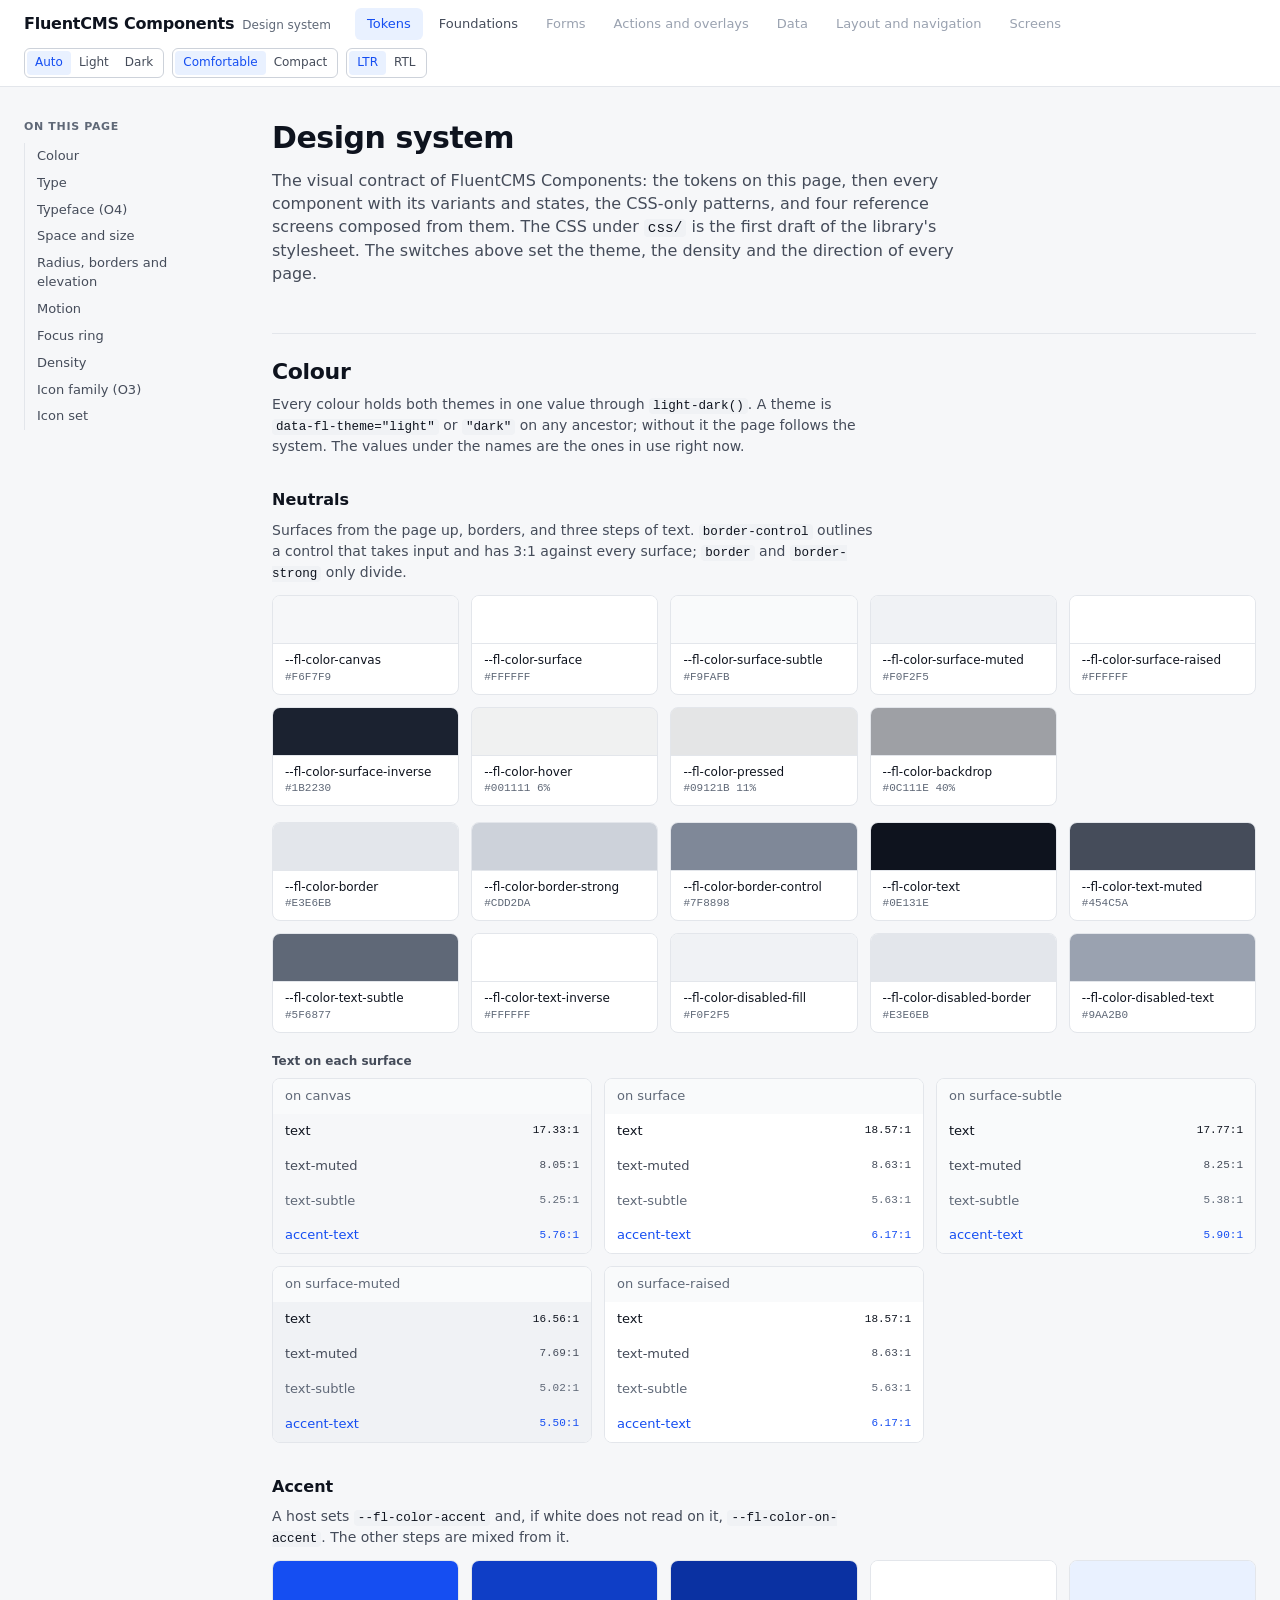
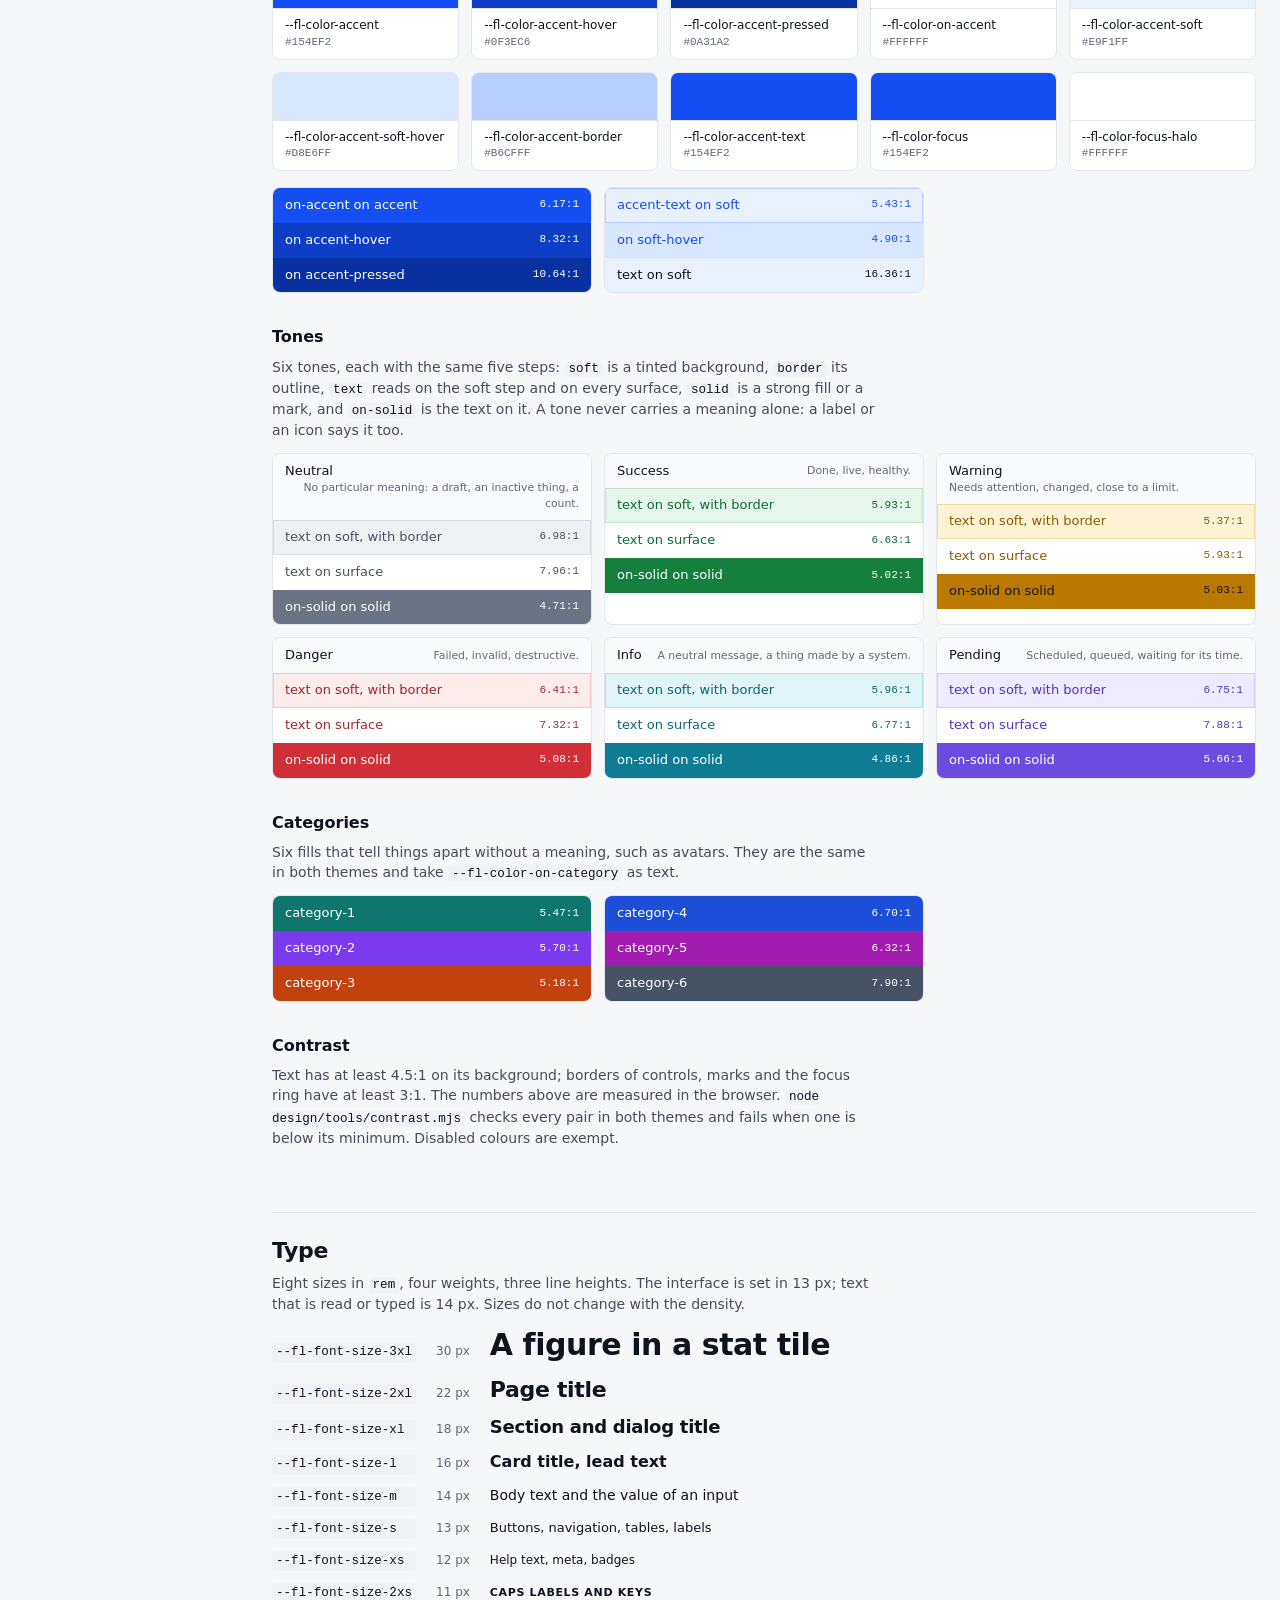
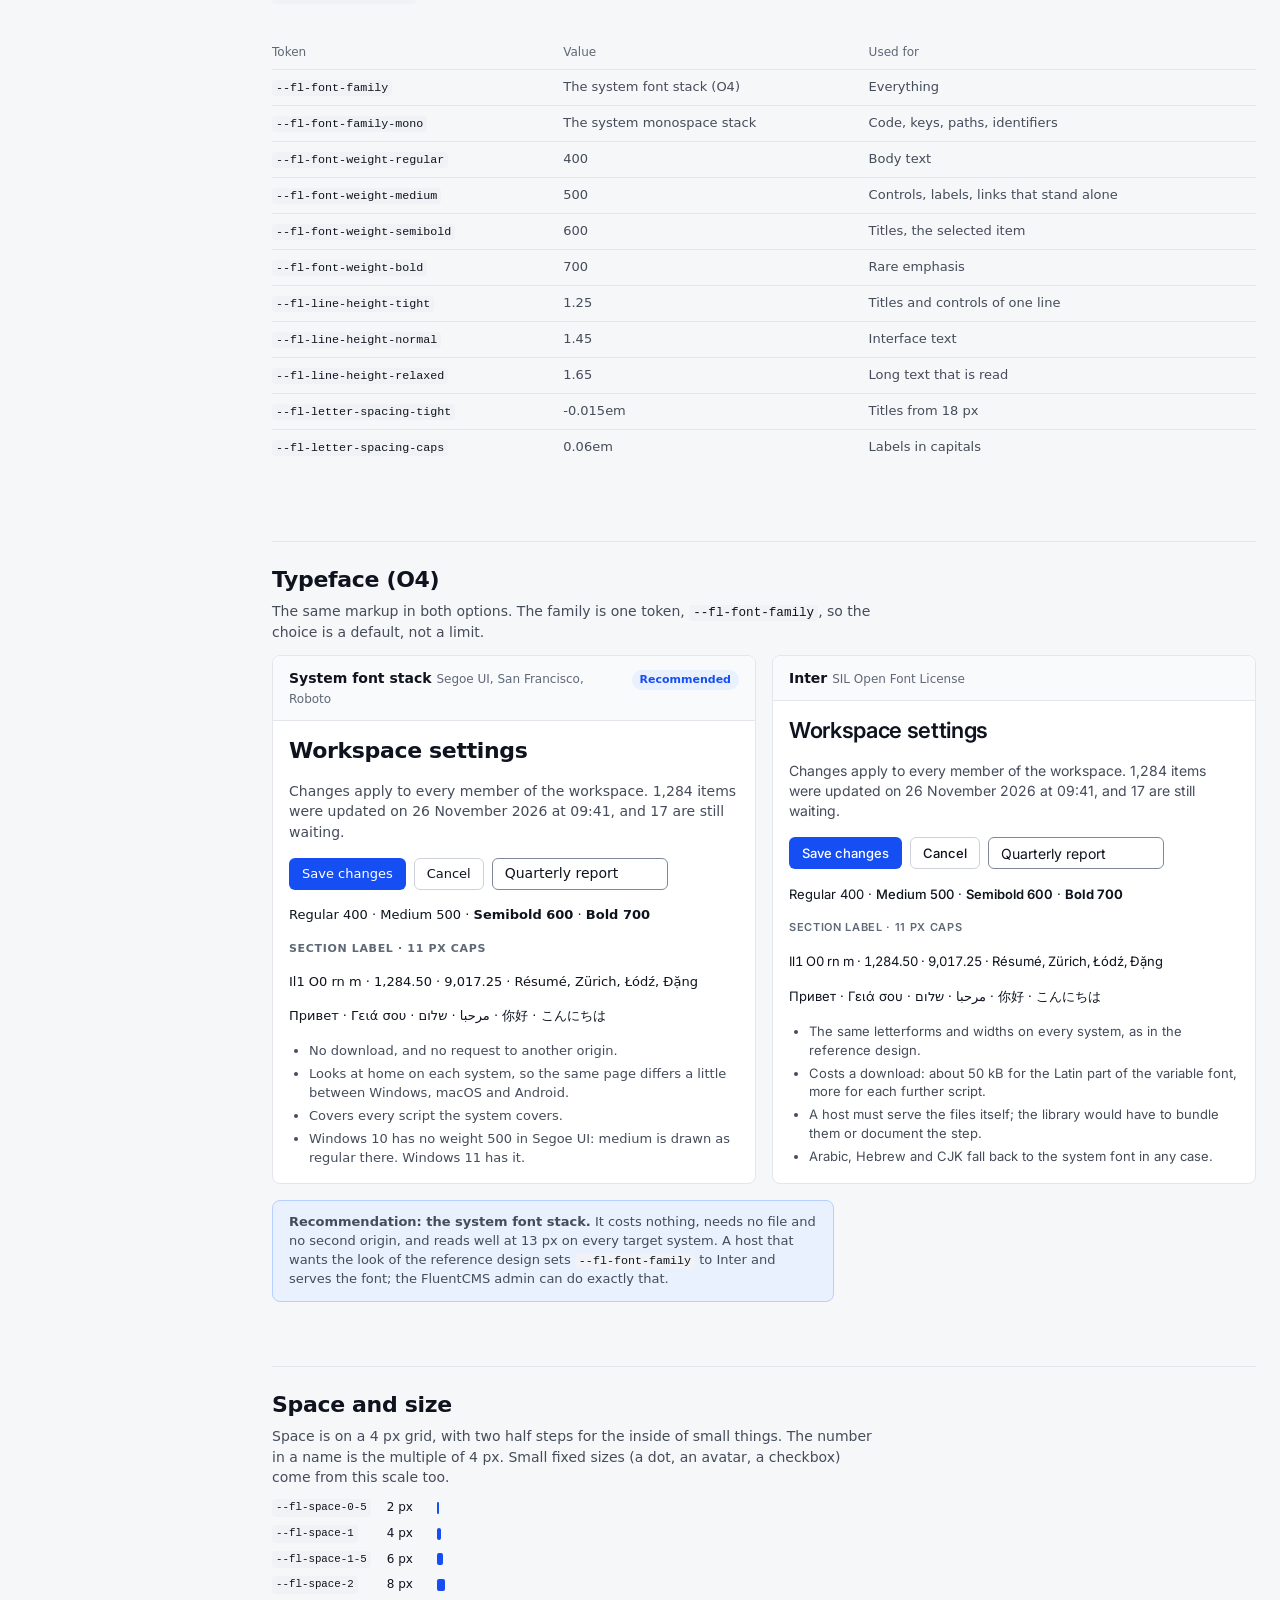
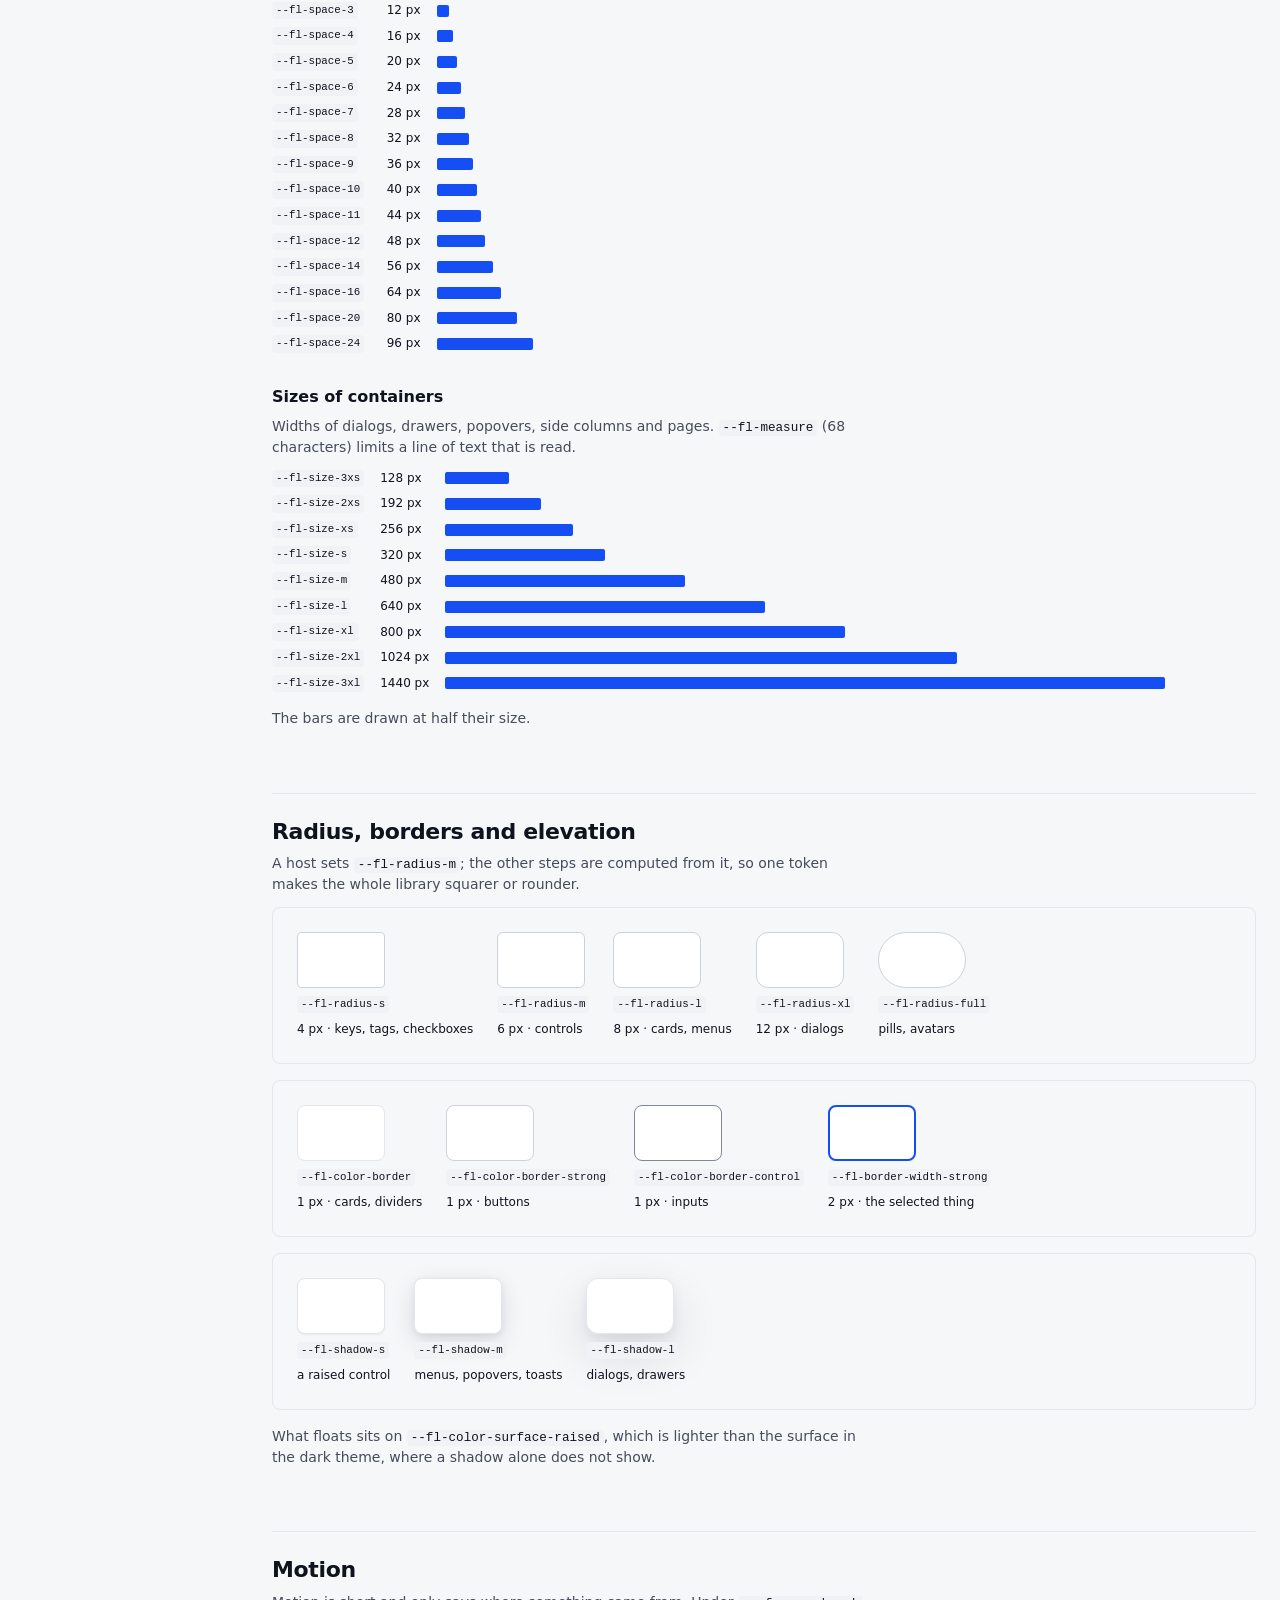
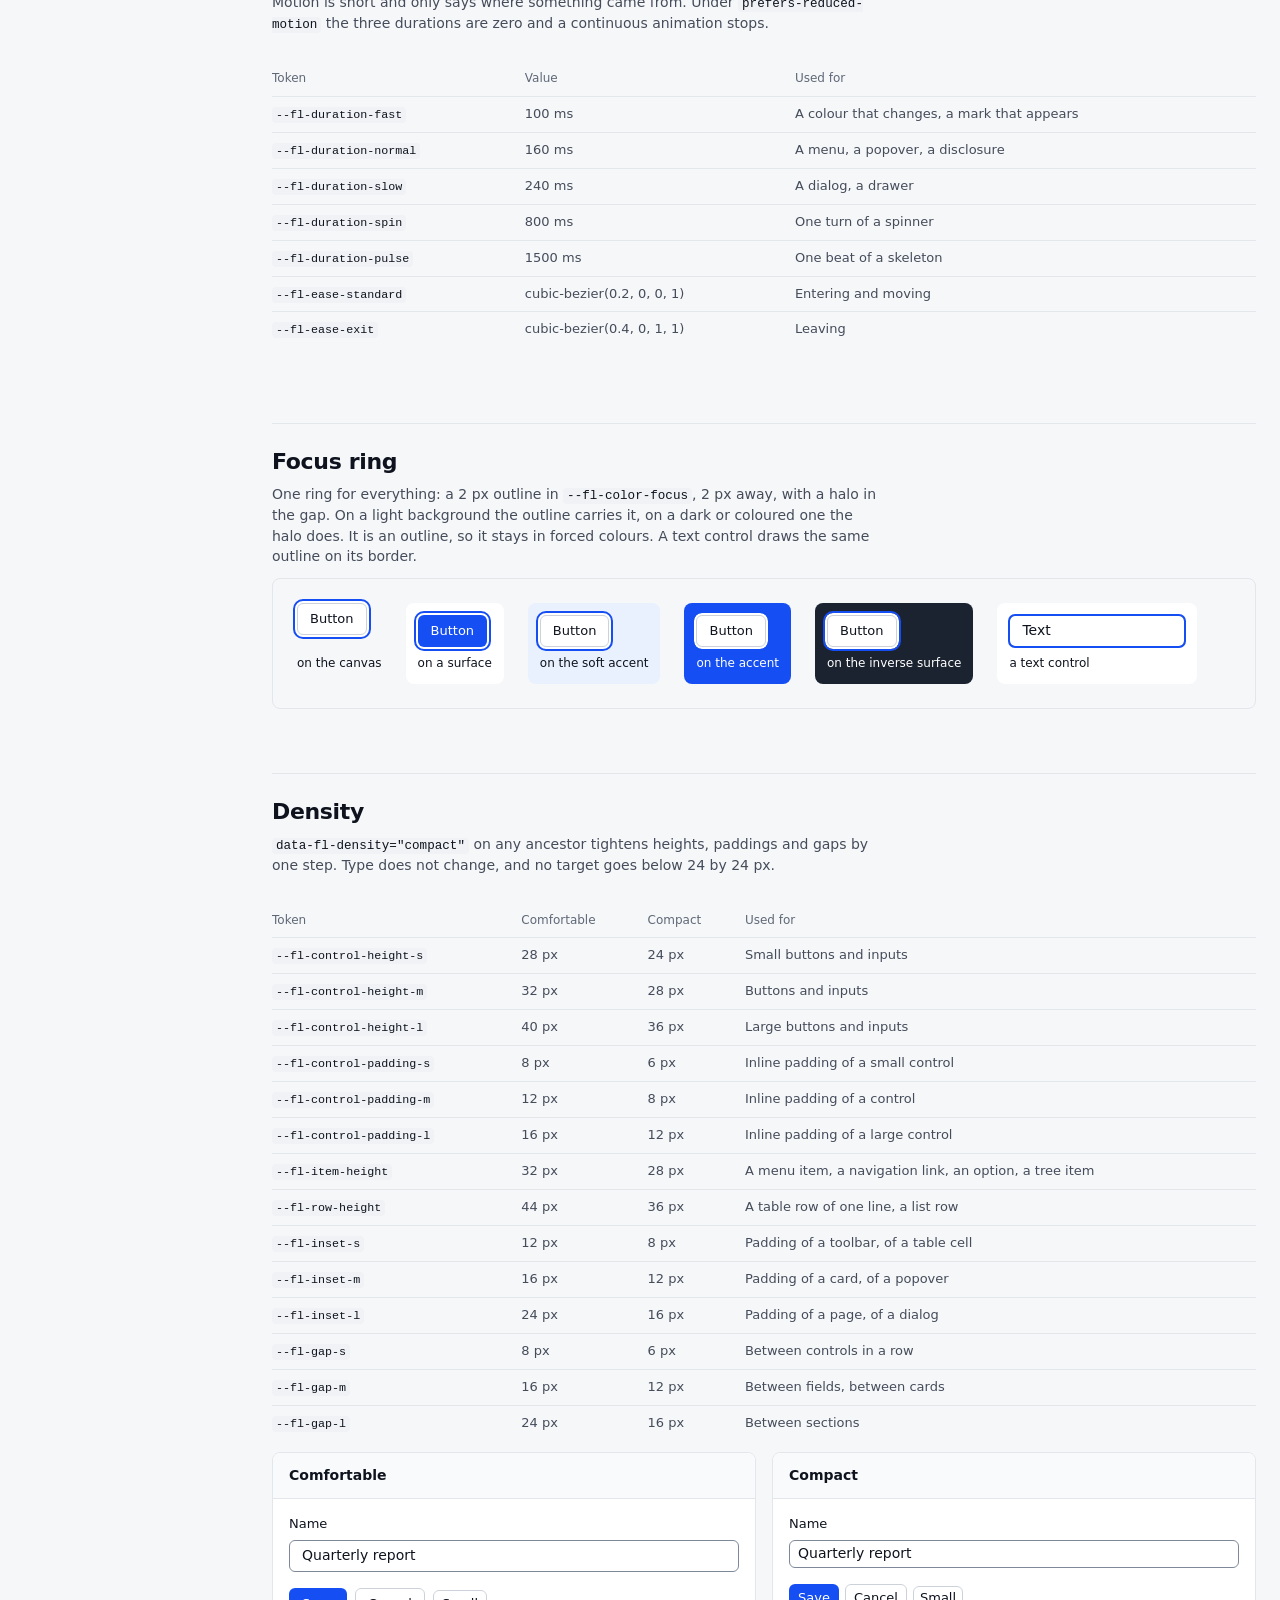
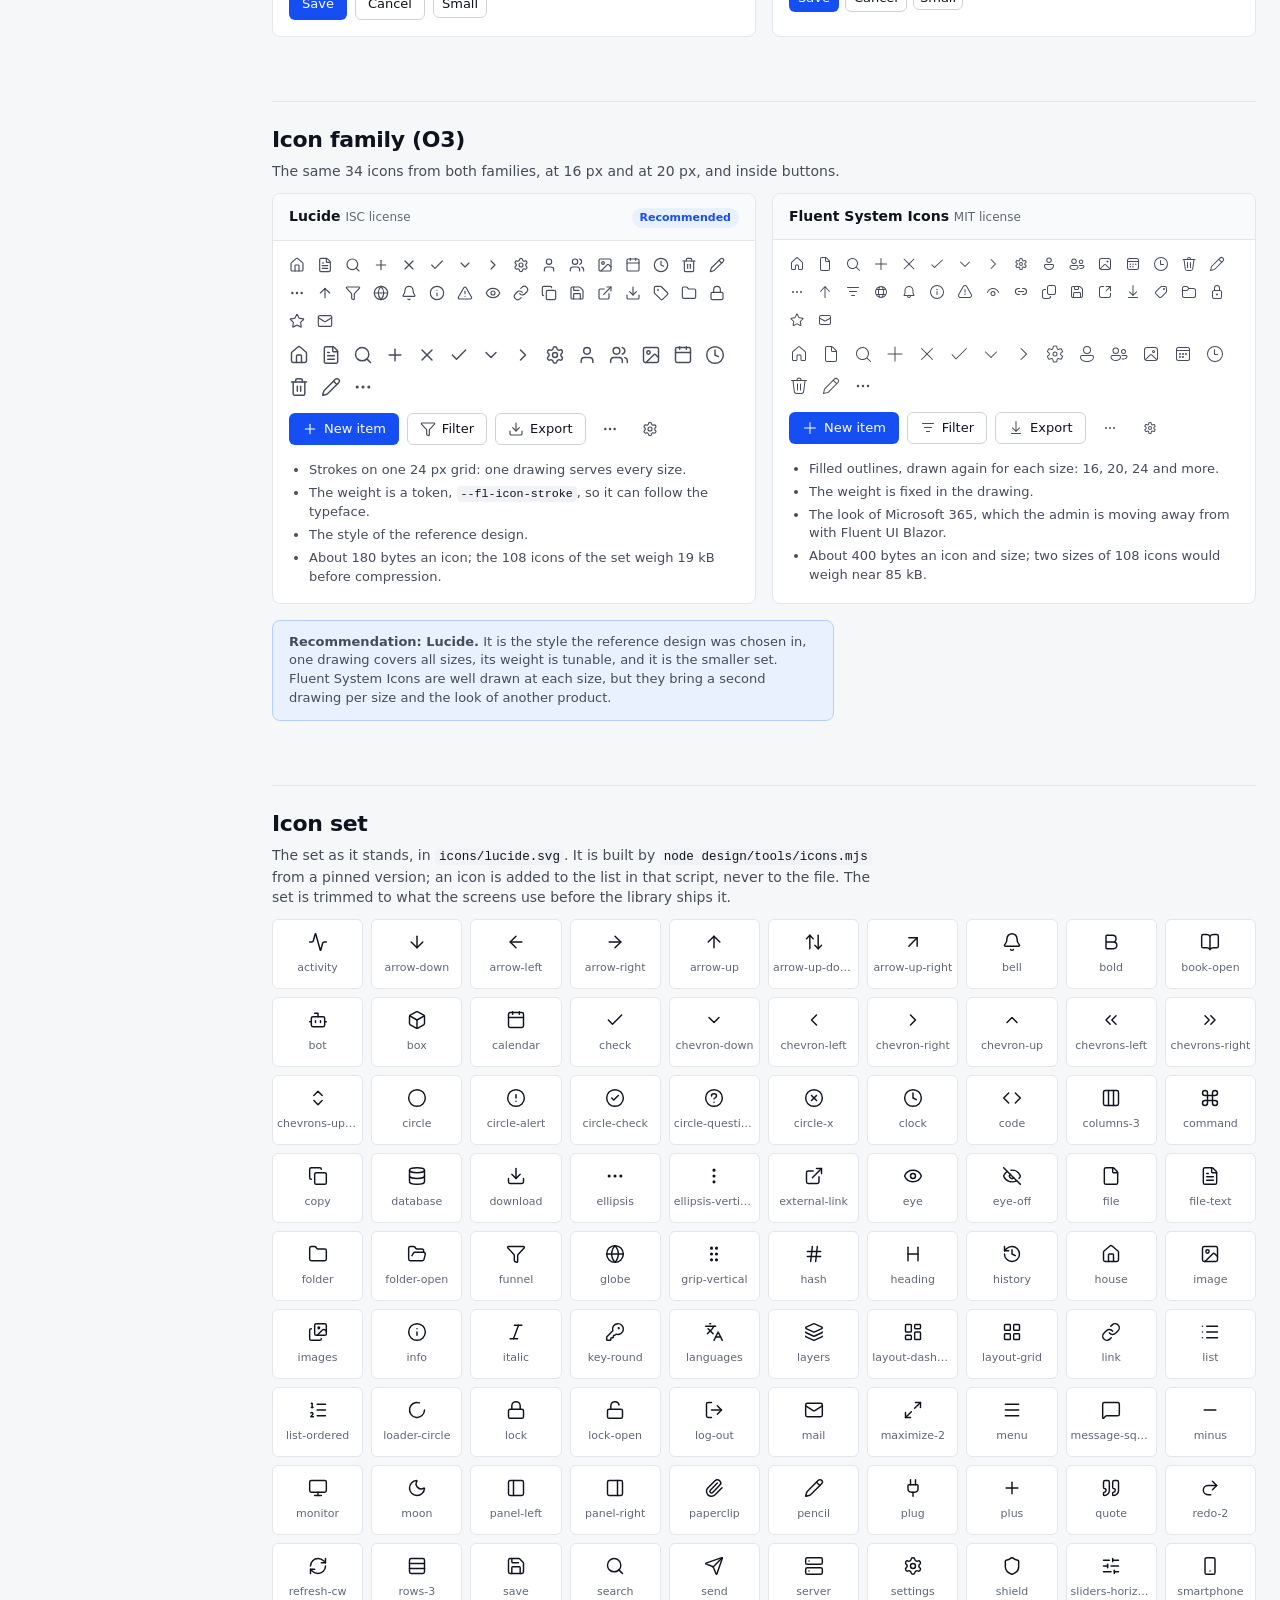
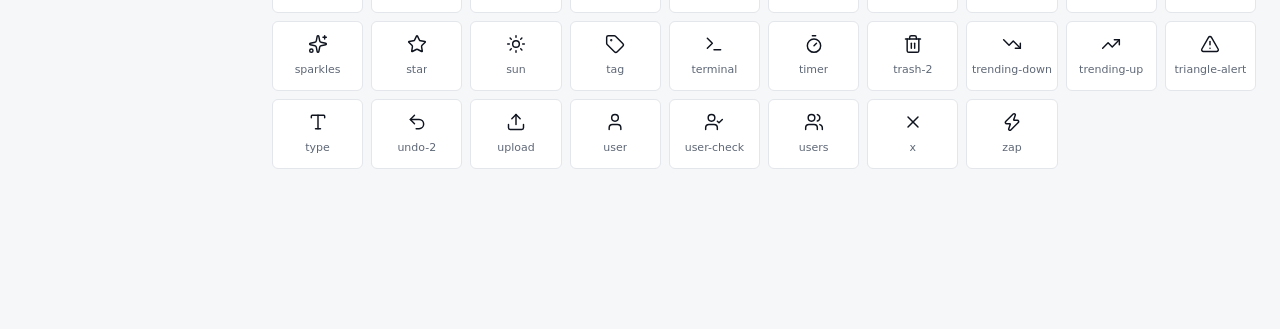
==== commit ade8e395: "Add the space steps and the pulse duration the lanes need" ====
--- a/design/system/index.html
+++ b/design/system/index.html
@@ -278,8 +278,11 @@
 <code>--fl-space-6</code><span class="docs-num">24 px</span><i style="inline-size: var(--fl-space-6)"></i>
 <code>--fl-space-7</code><span class="docs-num">28 px</span><i style="inline-size: var(--fl-space-7)"></i>
 <code>--fl-space-8</code><span class="docs-num">32 px</span><i style="inline-size: var(--fl-space-8)"></i>
+<code>--fl-space-9</code><span class="docs-num">36 px</span><i style="inline-size: var(--fl-space-9)"></i>
 <code>--fl-space-10</code><span class="docs-num">40 px</span><i style="inline-size: var(--fl-space-10)"></i>
+<code>--fl-space-11</code><span class="docs-num">44 px</span><i style="inline-size: var(--fl-space-11)"></i>
 <code>--fl-space-12</code><span class="docs-num">48 px</span><i style="inline-size: var(--fl-space-12)"></i>
+<code>--fl-space-14</code><span class="docs-num">56 px</span><i style="inline-size: var(--fl-space-14)"></i>
 <code>--fl-space-16</code><span class="docs-num">64 px</span><i style="inline-size: var(--fl-space-16)"></i>
 <code>--fl-space-20</code><span class="docs-num">80 px</span><i style="inline-size: var(--fl-space-20)"></i>
 <code>--fl-space-24</code><span class="docs-num">96 px</span><i style="inline-size: var(--fl-space-24)"></i>
@@ -335,6 +338,7 @@
 <tr><td><code>--fl-duration-normal</code></td><td class="docs-num">160 ms</td><td>A menu, a popover, a disclosure</td></tr>
 <tr><td><code>--fl-duration-slow</code></td><td class="docs-num">240 ms</td><td>A dialog, a drawer</td></tr>
 <tr><td><code>--fl-duration-spin</code></td><td class="docs-num">800 ms</td><td>One turn of a spinner</td></tr>
+<tr><td><code>--fl-duration-pulse</code></td><td class="docs-num">1500 ms</td><td>One beat of a skeleton</td></tr>
 <tr><td><code>--fl-ease-standard</code></td><td class="docs-num">cubic-bezier(0.2, 0, 0, 1)</td><td>Entering and moving</td></tr>
 <tr><td><code>--fl-ease-exit</code></td><td class="docs-num">cubic-bezier(0.4, 0, 1, 1)</td><td>Leaving</td></tr>
 </tbody>
--- a/design/system/css/tokens.css
+++ b/design/system/css/tokens.css
@@ -121,8 +121,11 @@
     --fl-space-6: 1.5rem;
     --fl-space-7: 1.75rem;
     --fl-space-8: 2rem;
+    --fl-space-9: 2.25rem;
     --fl-space-10: 2.5rem;
+    --fl-space-11: 2.75rem;
     --fl-space-12: 3rem;
+    --fl-space-14: 3.5rem;
     --fl-space-16: 4rem;
     --fl-space-20: 5rem;
     --fl-space-24: 6rem;
@@ -162,6 +165,7 @@
     --fl-duration-normal: 160ms;
     --fl-duration-slow: 240ms;
     --fl-duration-spin: 800ms;
+    --fl-duration-pulse: 1500ms;
     --fl-ease-standard: cubic-bezier(0.2, 0, 0, 1);
     --fl-ease-exit: cubic-bezier(0.4, 0, 1, 1);
 
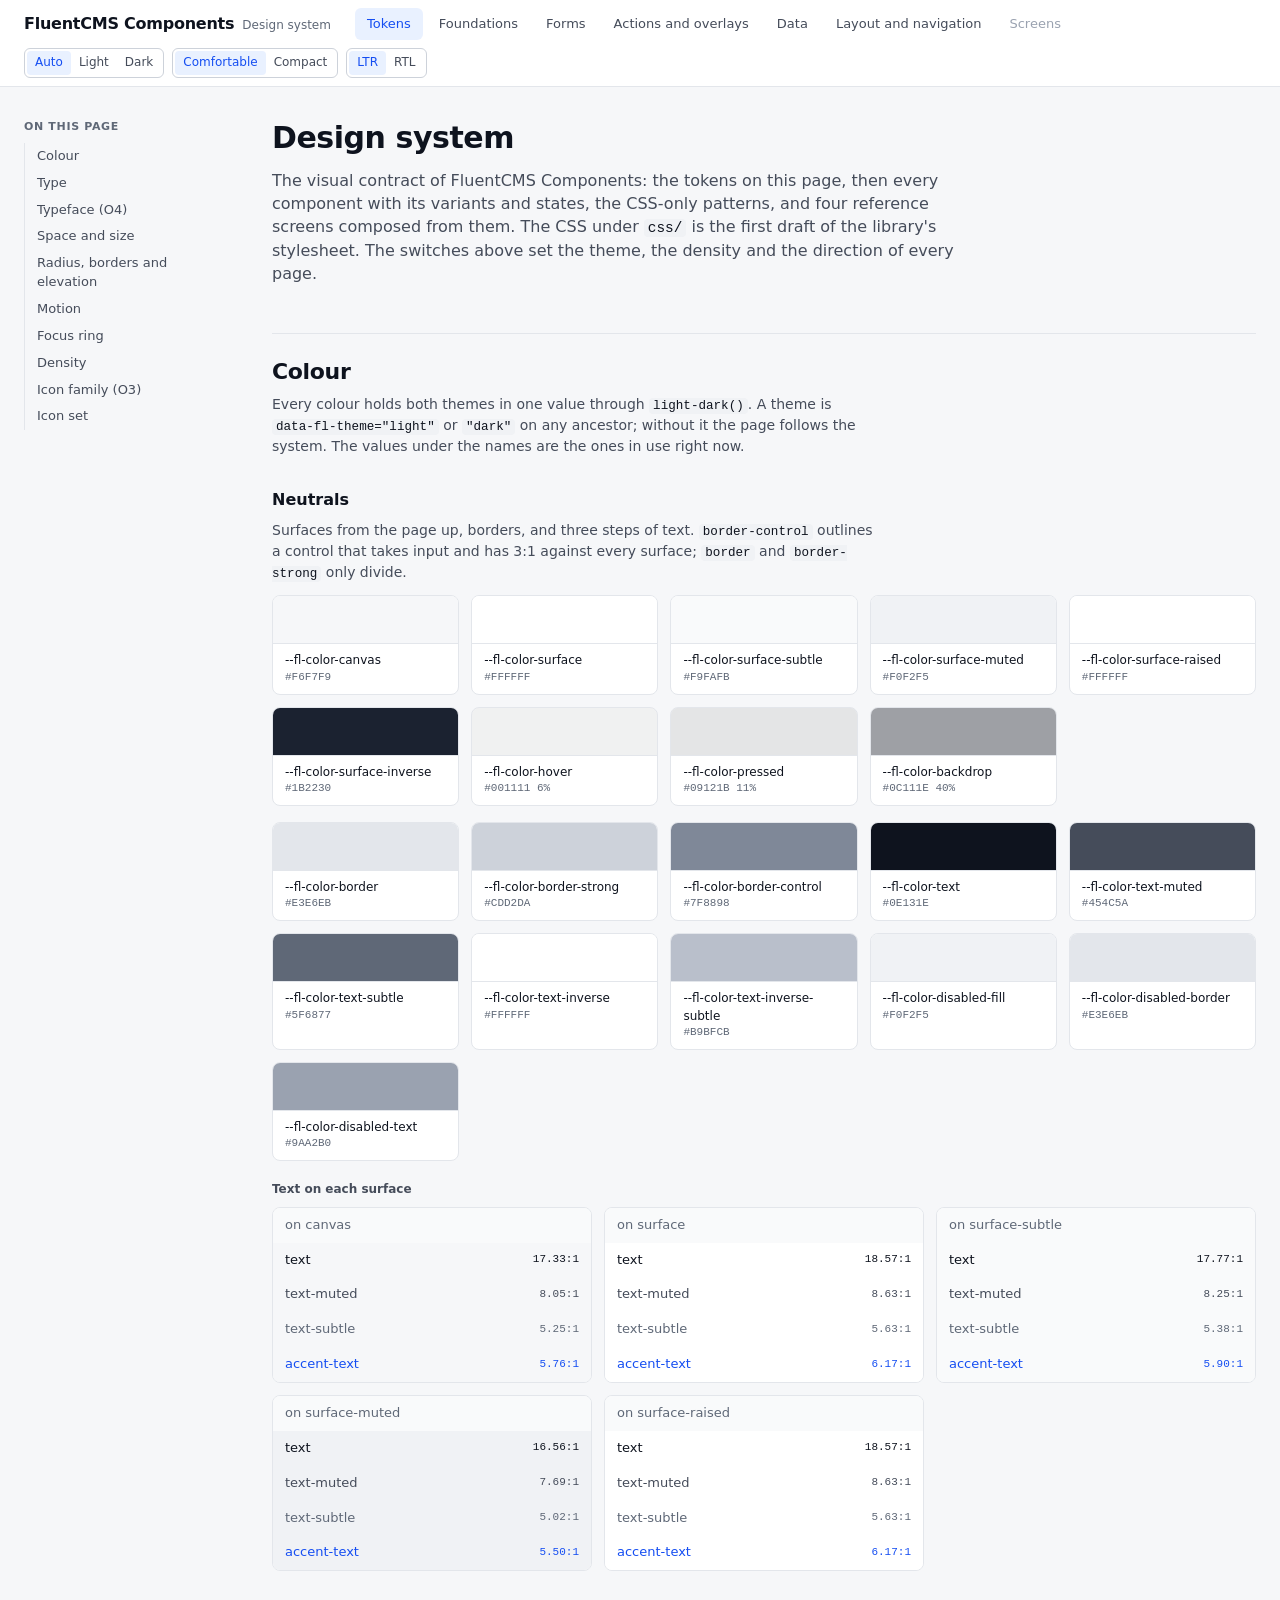
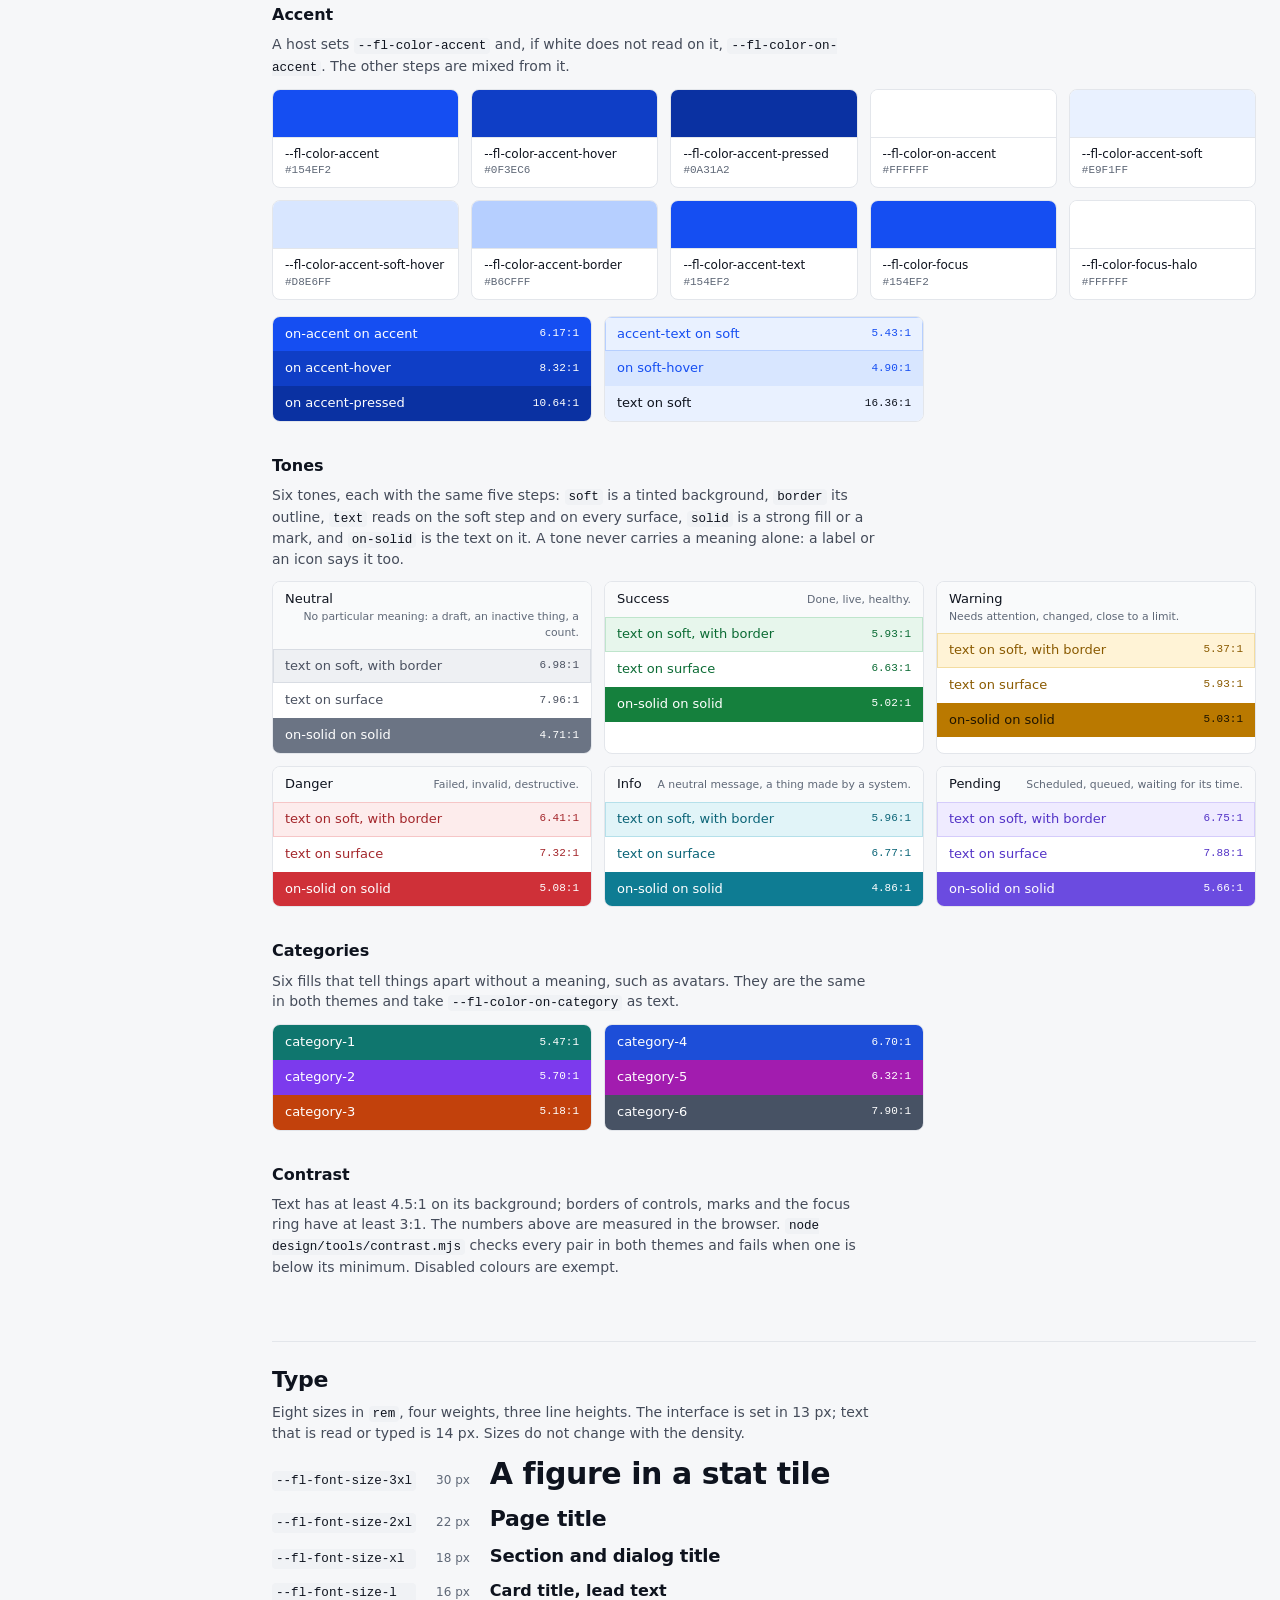
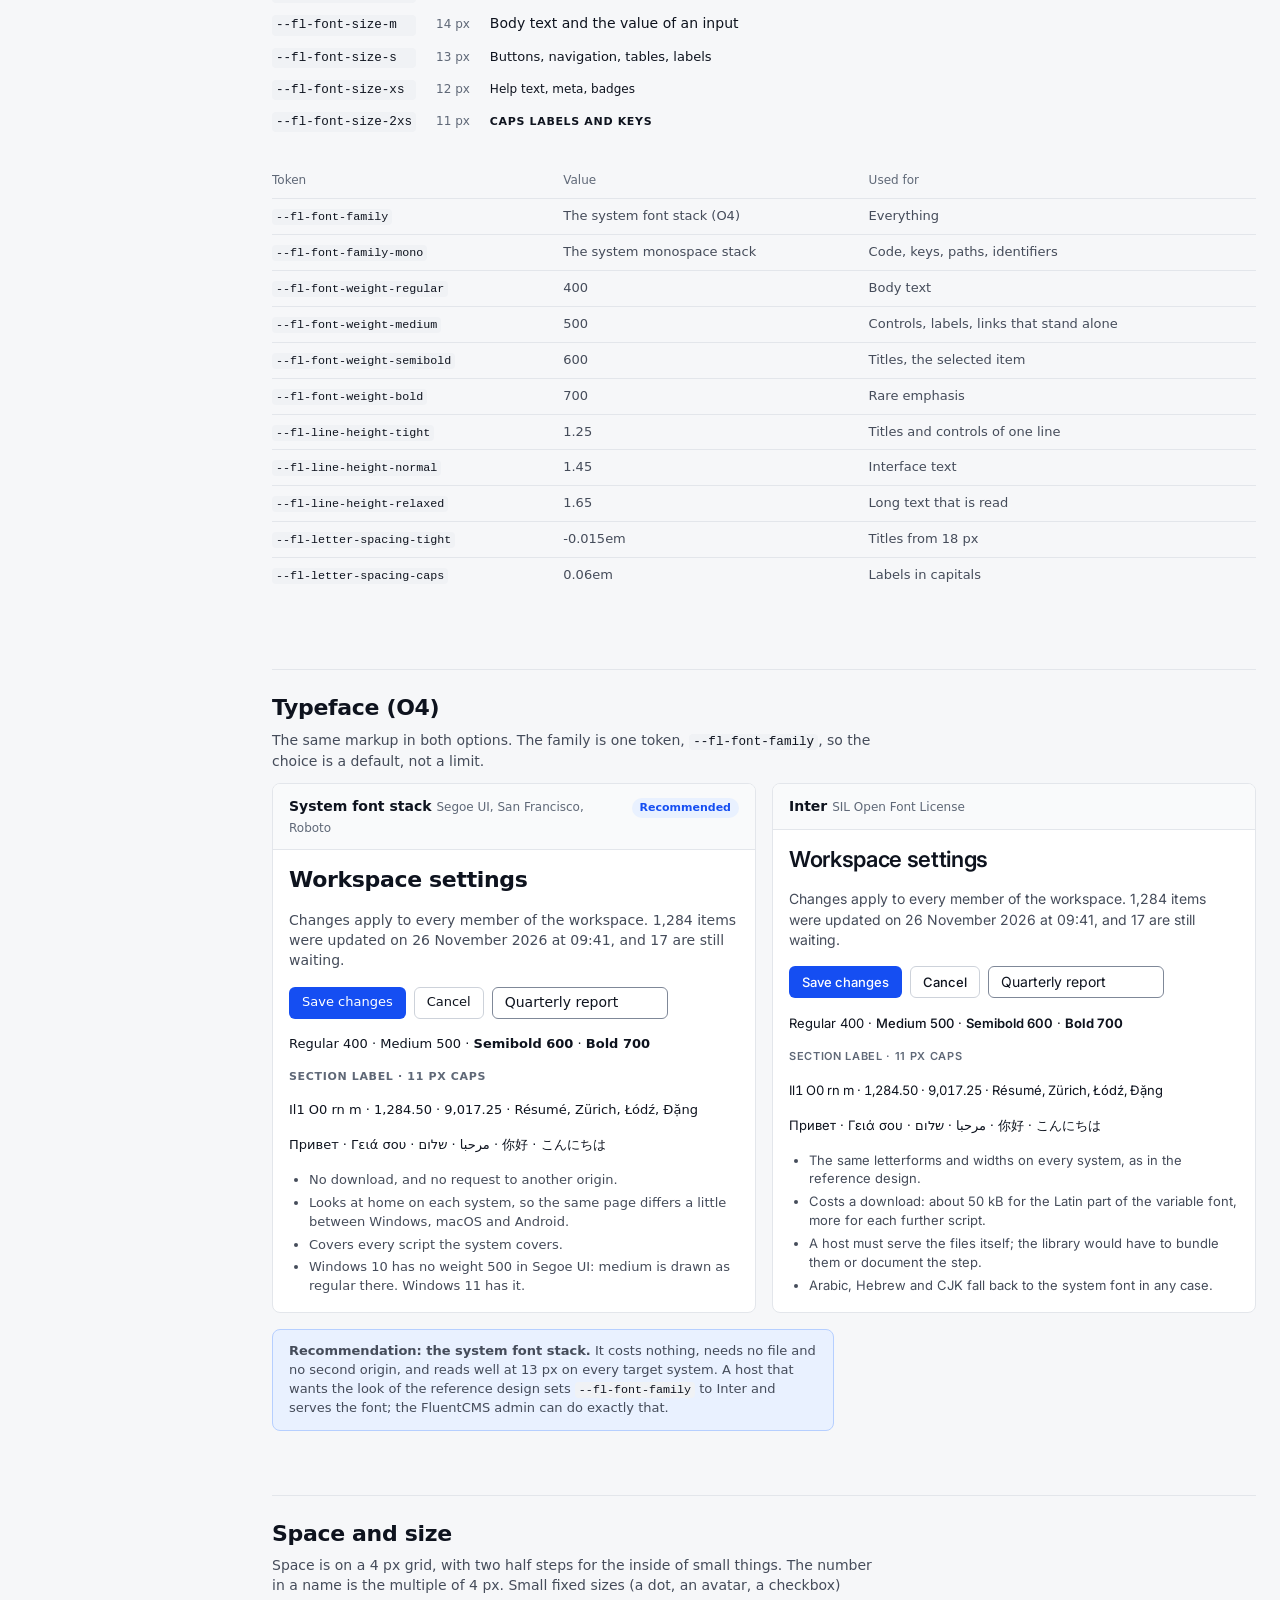
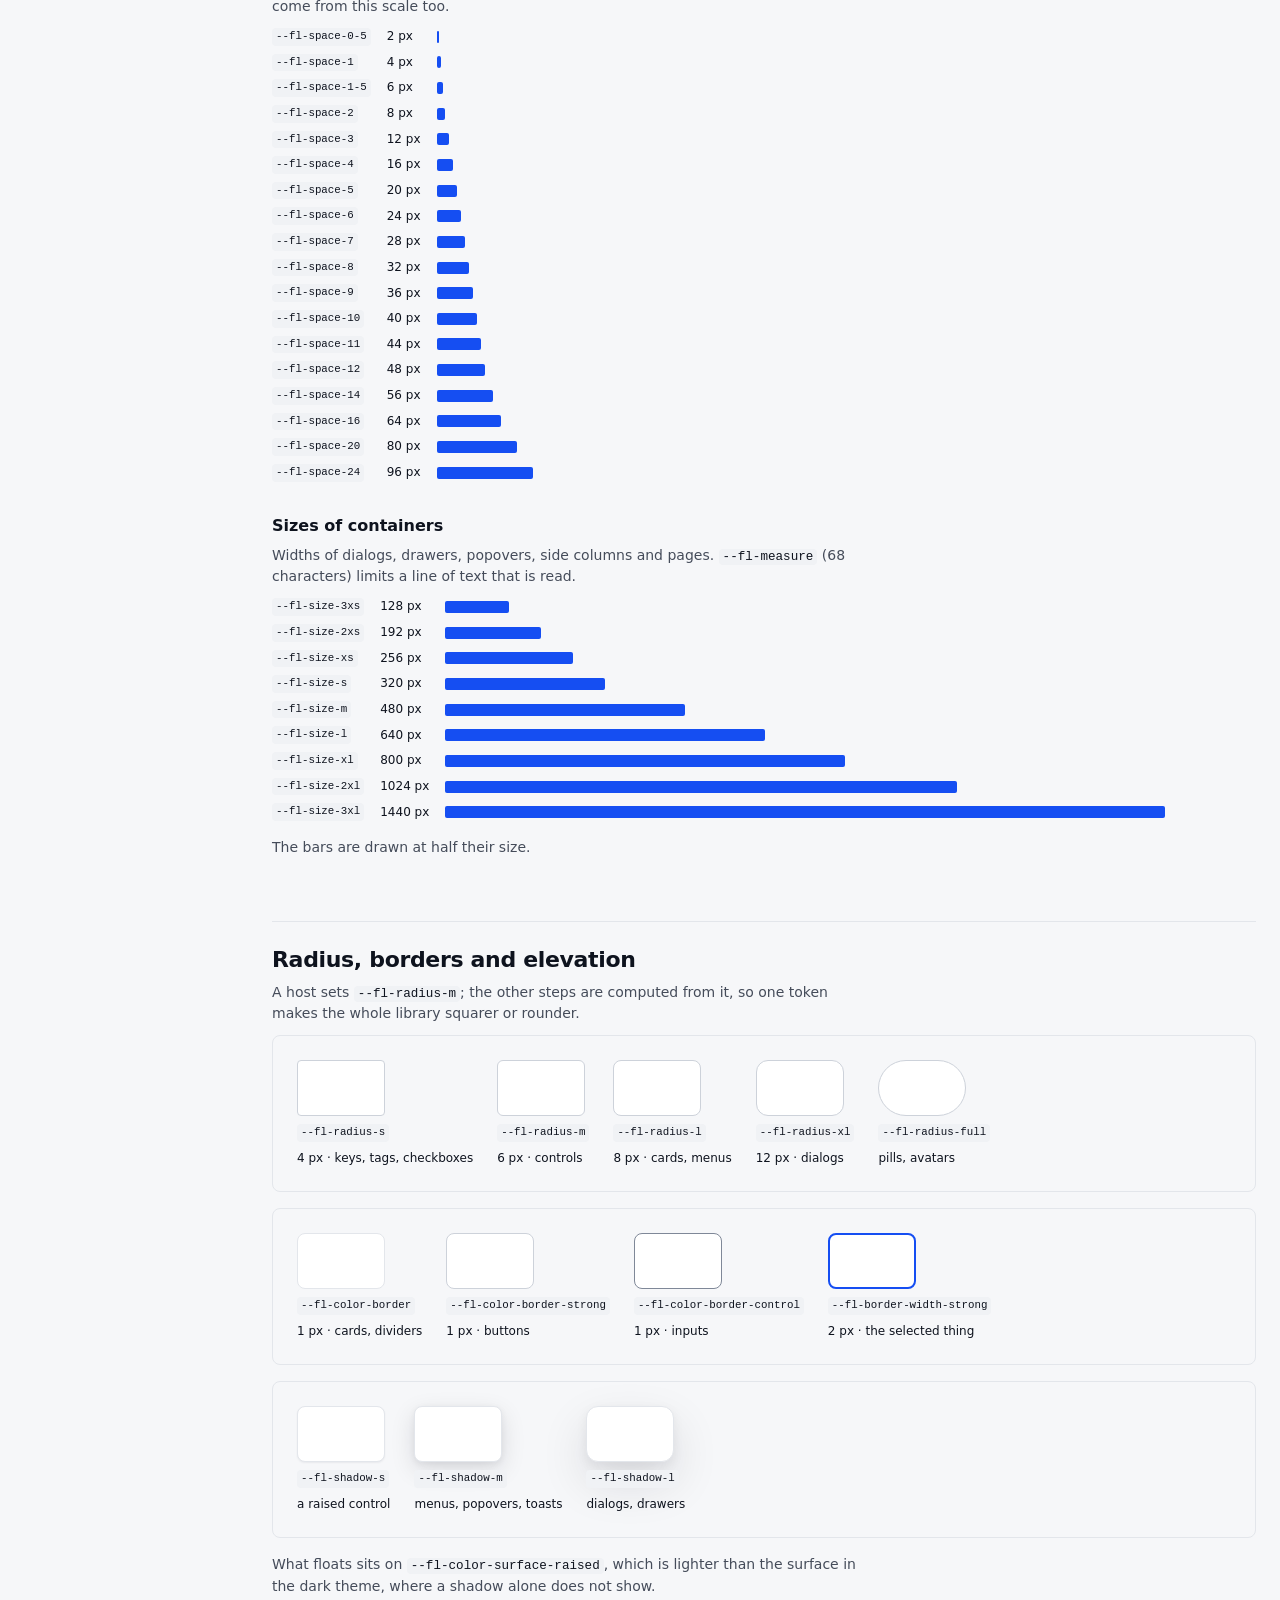
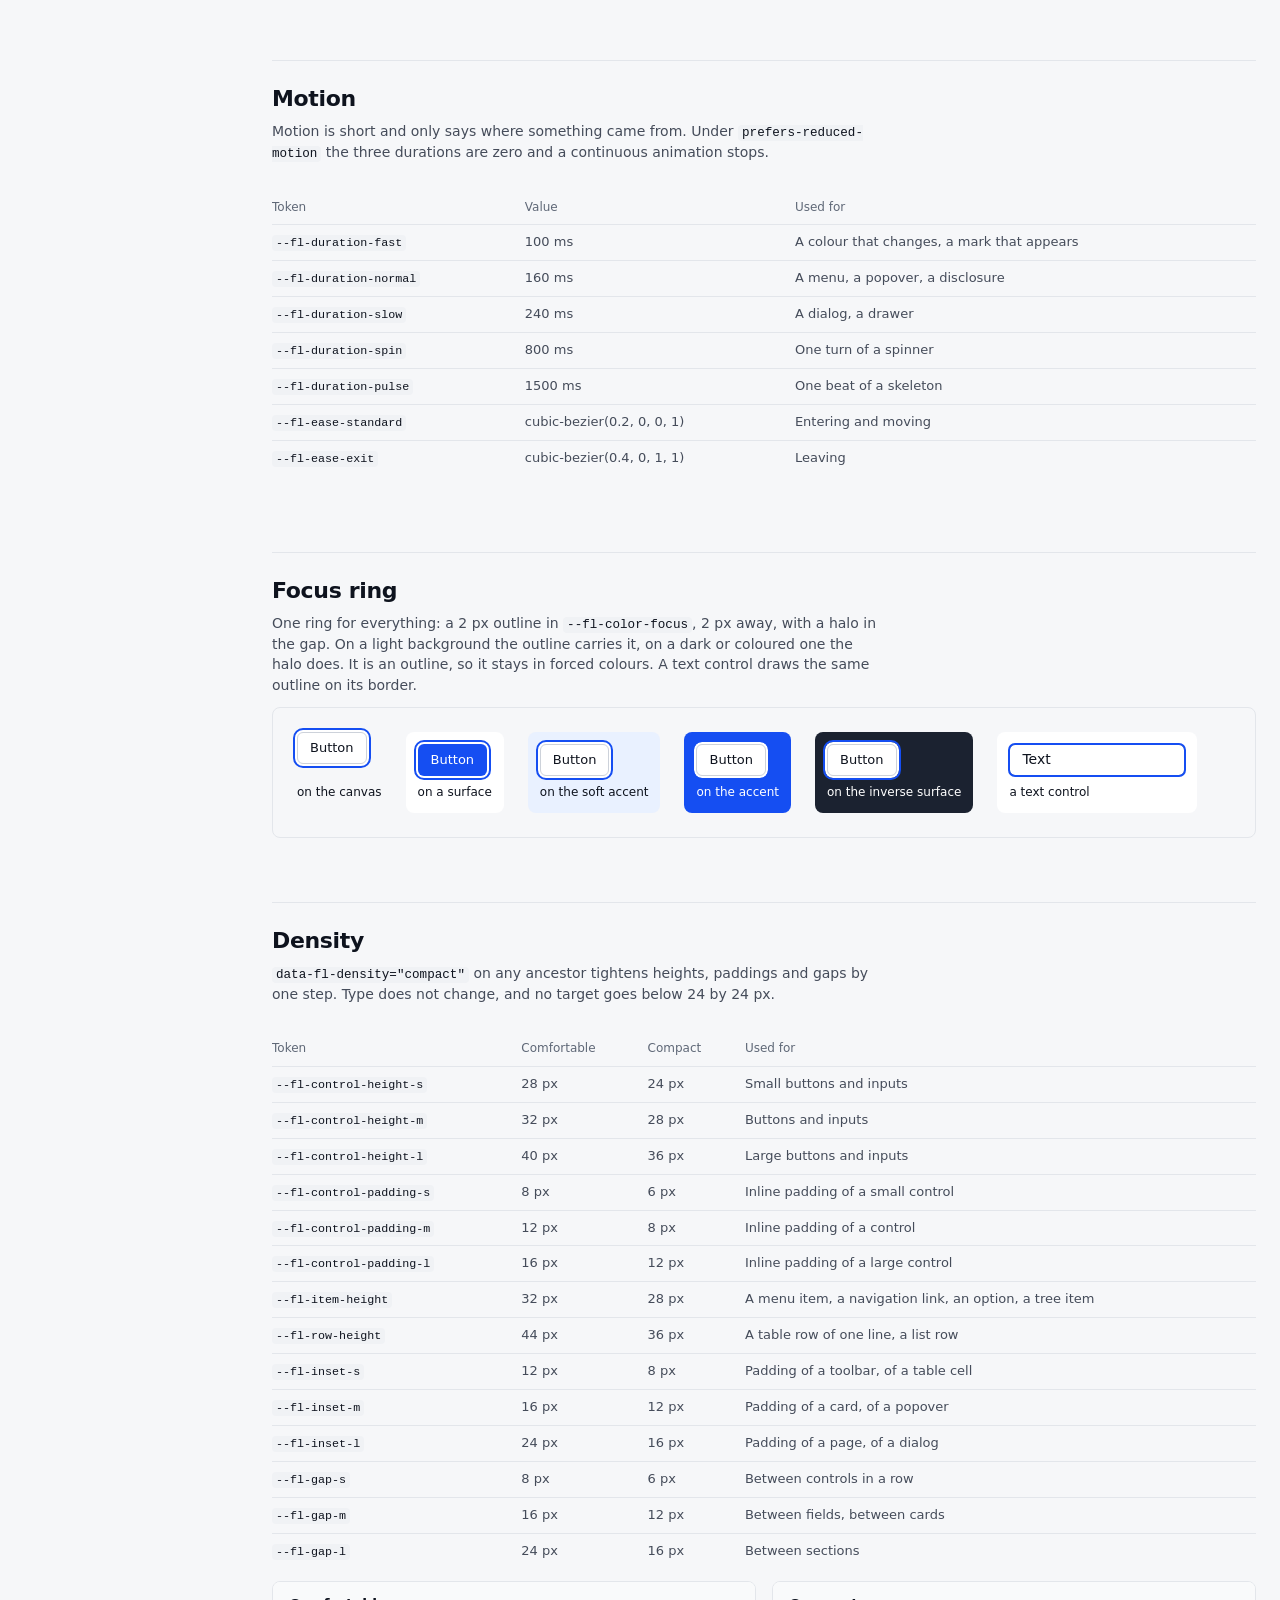
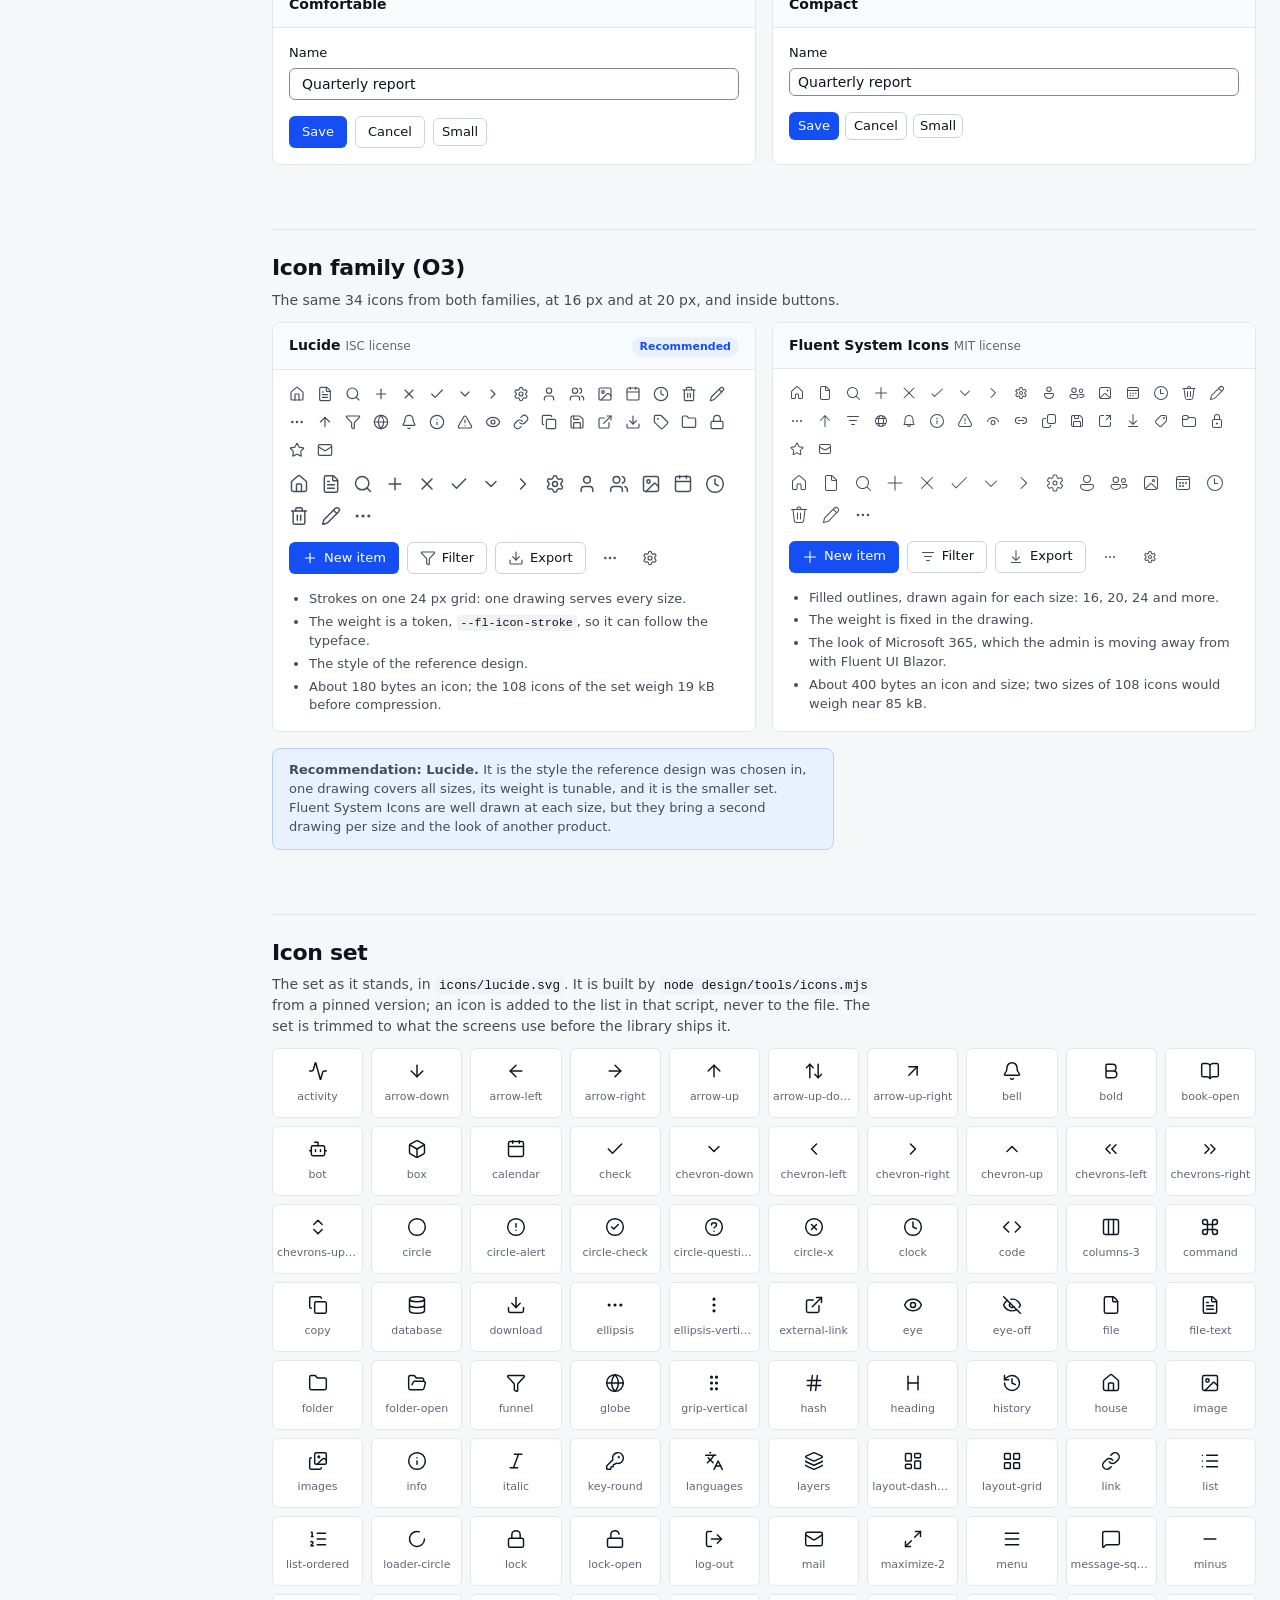
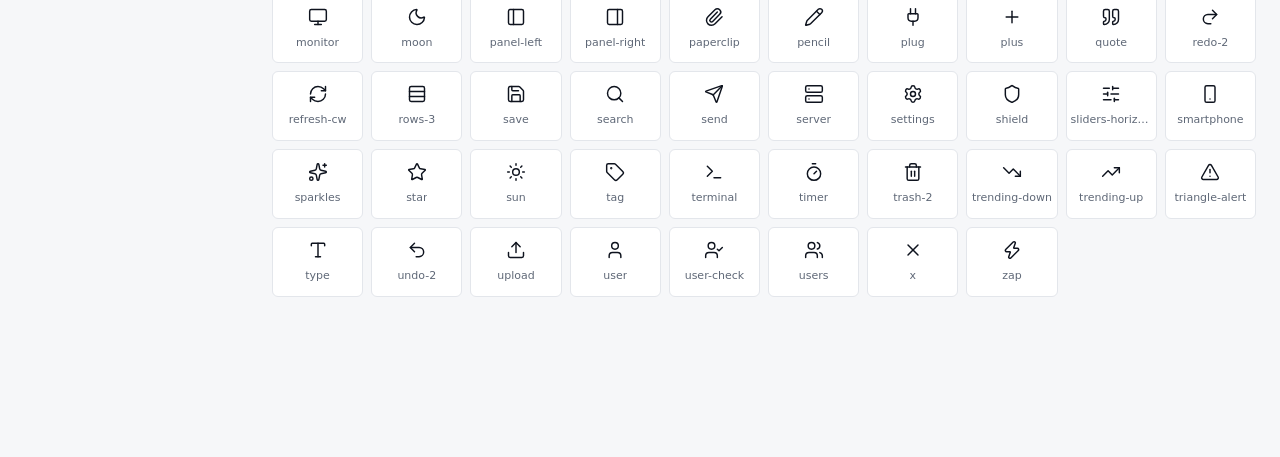
==== commit f5248589: "Join the lanes of the design system" ====
--- a/design/system/index.html
+++ b/design/system/index.html
@@ -48,6 +48,7 @@
 <div class="docs-swatch" data-token="--fl-color-text-muted"><i></i><span>--fl-color-text-muted</span><small></small></div>
 <div class="docs-swatch" data-token="--fl-color-text-subtle"><i></i><span>--fl-color-text-subtle</span><small></small></div>
 <div class="docs-swatch" data-token="--fl-color-text-inverse"><i></i><span>--fl-color-text-inverse</span><small></small></div>
+<div class="docs-swatch" data-token="--fl-color-text-inverse-subtle"><i></i><span>--fl-color-text-inverse-subtle</span><small></small></div>
 <div class="docs-swatch" data-token="--fl-color-disabled-fill"><i></i><span>--fl-color-disabled-fill</span><small></small></div>
 <div class="docs-swatch" data-token="--fl-color-disabled-border"><i></i><span>--fl-color-disabled-border</span><small></small></div>
 <div class="docs-swatch" data-token="--fl-color-disabled-text"><i></i><span>--fl-color-disabled-text</span><small></small></div>
--- a/design/system/css/tokens.css
+++ b/design/system/css/tokens.css
@@ -27,6 +27,7 @@
     --fl-color-text-muted: light-dark(#454C5A, #B9BFCB);
     --fl-color-text-subtle: light-dark(#5F6877, #8D95A3);
     --fl-color-text-inverse: light-dark(#FFFFFF, #0E131E);
+    --fl-color-text-inverse-subtle: light-dark(#B9BFCB, #454C5A);
 
     --fl-color-disabled-fill: light-dark(#F0F2F5, #1B212C);
     --fl-color-disabled-border: light-dark(#E3E6EB, #262E3B);
--- a/design/system/css/components/button.css
+++ b/design/system/css/components/button.css
@@ -117,6 +117,11 @@
       box-shadow: var(--fl-focus-halo);
     }
 
+    /* Open: the button of a menu or a popover stays pressed while it is open. */
+    &[aria-expanded="true"] {
+      --fl-button-overlay: var(--fl-button-bg-pressed);
+    }
+
     &[aria-pressed="true"] {
       --fl-button-bg: var(--fl-color-accent-soft);
       --fl-button-bg-hover: var(--fl-color-accent-soft-hover);
--- a/design/system/css/components/field.css
+++ b/design/system/css/components/field.css
@@ -93,16 +93,16 @@
       }
 
       @container (min-inline-size: 30rem) {
+        /* The label shares the first baseline of its control, whatever the
+           control is: a box of one line, a text area, a switch. */
         & > * {
           grid-column: 2;
+          align-self: baseline;
         }
 
         & > .fl-field__label {
           grid-column: 1;
           grid-row: 1;
-          align-self: start;
-          /* Centres the label on a control of one line. */
-          padding-block-start: calc((var(--fl-control-height-m) - 1lh) / 2);
         }
 
         & > .fl-field__help {
--- a/design/system/css/components/input.css
+++ b/design/system/css/components/input.css
@@ -7,6 +7,8 @@
     --fl-input-height: var(--fl-control-height-m);
     --fl-input-padding: var(--fl-control-padding-m);
     --fl-input-font-size: var(--fl-control-font-size);
+    --fl-input-bg: var(--fl-color-surface);
+    --fl-input-border: var(--fl-color-border-control);
     --fl-input-inner-radius: calc(var(--fl-control-radius) - var(--fl-border-width));
 
     display: flex;
@@ -14,9 +16,9 @@
     inline-size: 100%;
     min-inline-size: 0;
     block-size: var(--fl-input-height);
-    border: var(--fl-border-width) solid var(--fl-color-border-control);
+    border: var(--fl-border-width) solid var(--fl-input-border);
     border-radius: var(--fl-control-radius);
-    background-color: var(--fl-color-surface);
+    background-color: var(--fl-input-bg);
     color: var(--fl-color-text);
     font-family: var(--fl-font-family);
     font-size: var(--fl-input-font-size);
@@ -26,13 +28,17 @@
       flex: 1;
       inline-size: 100%;
       min-inline-size: 0;
-      margin: 0;
+      /* Its transparent border lies over the border of the box, so the target
+         has the full height of the box. */
+      margin-block: calc(-1 * var(--fl-border-width));
+      margin-inline: 0;
       padding-block: 0;
       padding-inline: var(--fl-input-padding);
       border: 0;
+      border-block: var(--fl-border-width) solid transparent;
       border-radius: var(--fl-input-inner-radius);
       outline: 0;
-      background: transparent;
+      background: transparent padding-box;
       color: inherit;
       font: inherit;
       text-overflow: ellipsis;
@@ -73,14 +79,19 @@
       color: var(--fl-color-text-subtle);
       font-size: var(--fl-font-size-s);
       white-space: nowrap;
+      /* Keeps "https://" in that order in right-to-left. */
+      unicode-bidi: plaintext;
     }
 
     & > .fl-input__control ~ .fl-input__affix {
       border-inline: var(--fl-border-width) solid var(--fl-color-border-strong);
       border-inline-end-width: 0;
       border-radius: 0;
-      border-start-end-radius: var(--fl-input-inner-radius);
-      border-end-end-radius: var(--fl-input-inner-radius);
+
+      &:last-child {
+        border-start-end-radius: var(--fl-input-inner-radius);
+        border-end-end-radius: var(--fl-input-inner-radius);
+      }
     }
 
     /* Action: a button inside the box, such as clear or show. Its transparent
--- a/design/system/css/patterns/link.css
+++ b/design/system/css/patterns/link.css
@@ -29,6 +29,7 @@
       display: inline-flex;
       align-items: center;
       gap: var(--fl-space-1);
+      min-block-size: var(--fl-target-min);
       font-weight: var(--fl-font-weight-medium);
       text-decoration: none;
 
--- a/design/system/docs/docs.css
+++ b/design/system/docs/docs.css
@@ -122,7 +122,8 @@
   color: var(--fl-color-accent-text);
 }
 
-.docs a:focus-visible,
+.docs-header a:focus-visible,
+.docs-toc a:focus-visible,
 .docs-switch button:focus-visible {
   outline: var(--fl-focus-ring);
   outline-offset: var(--fl-focus-ring-offset);
@@ -204,13 +205,13 @@
   line-height: var(--fl-line-height-tight);
 }
 
-.docs-section h3 {
+.docs-section > h3 {
   margin-block: var(--fl-space-8) var(--fl-space-2);
   font-size: var(--fl-font-size-l);
   font-weight: var(--fl-font-weight-semibold);
 }
 
-.docs-section h4 {
+.docs-section > h4 {
   margin-block: var(--fl-space-5) var(--fl-space-2);
   color: var(--fl-color-text-muted);
   font-size: var(--fl-font-size-xs);
@@ -247,7 +248,9 @@
   unicode-bidi: plaintext;
 }
 
+/* Positioned, so that text hidden from sight inside it does not widen the page. */
 .docs-scroll {
+  position: relative;
   overflow-x: auto;
 }
 
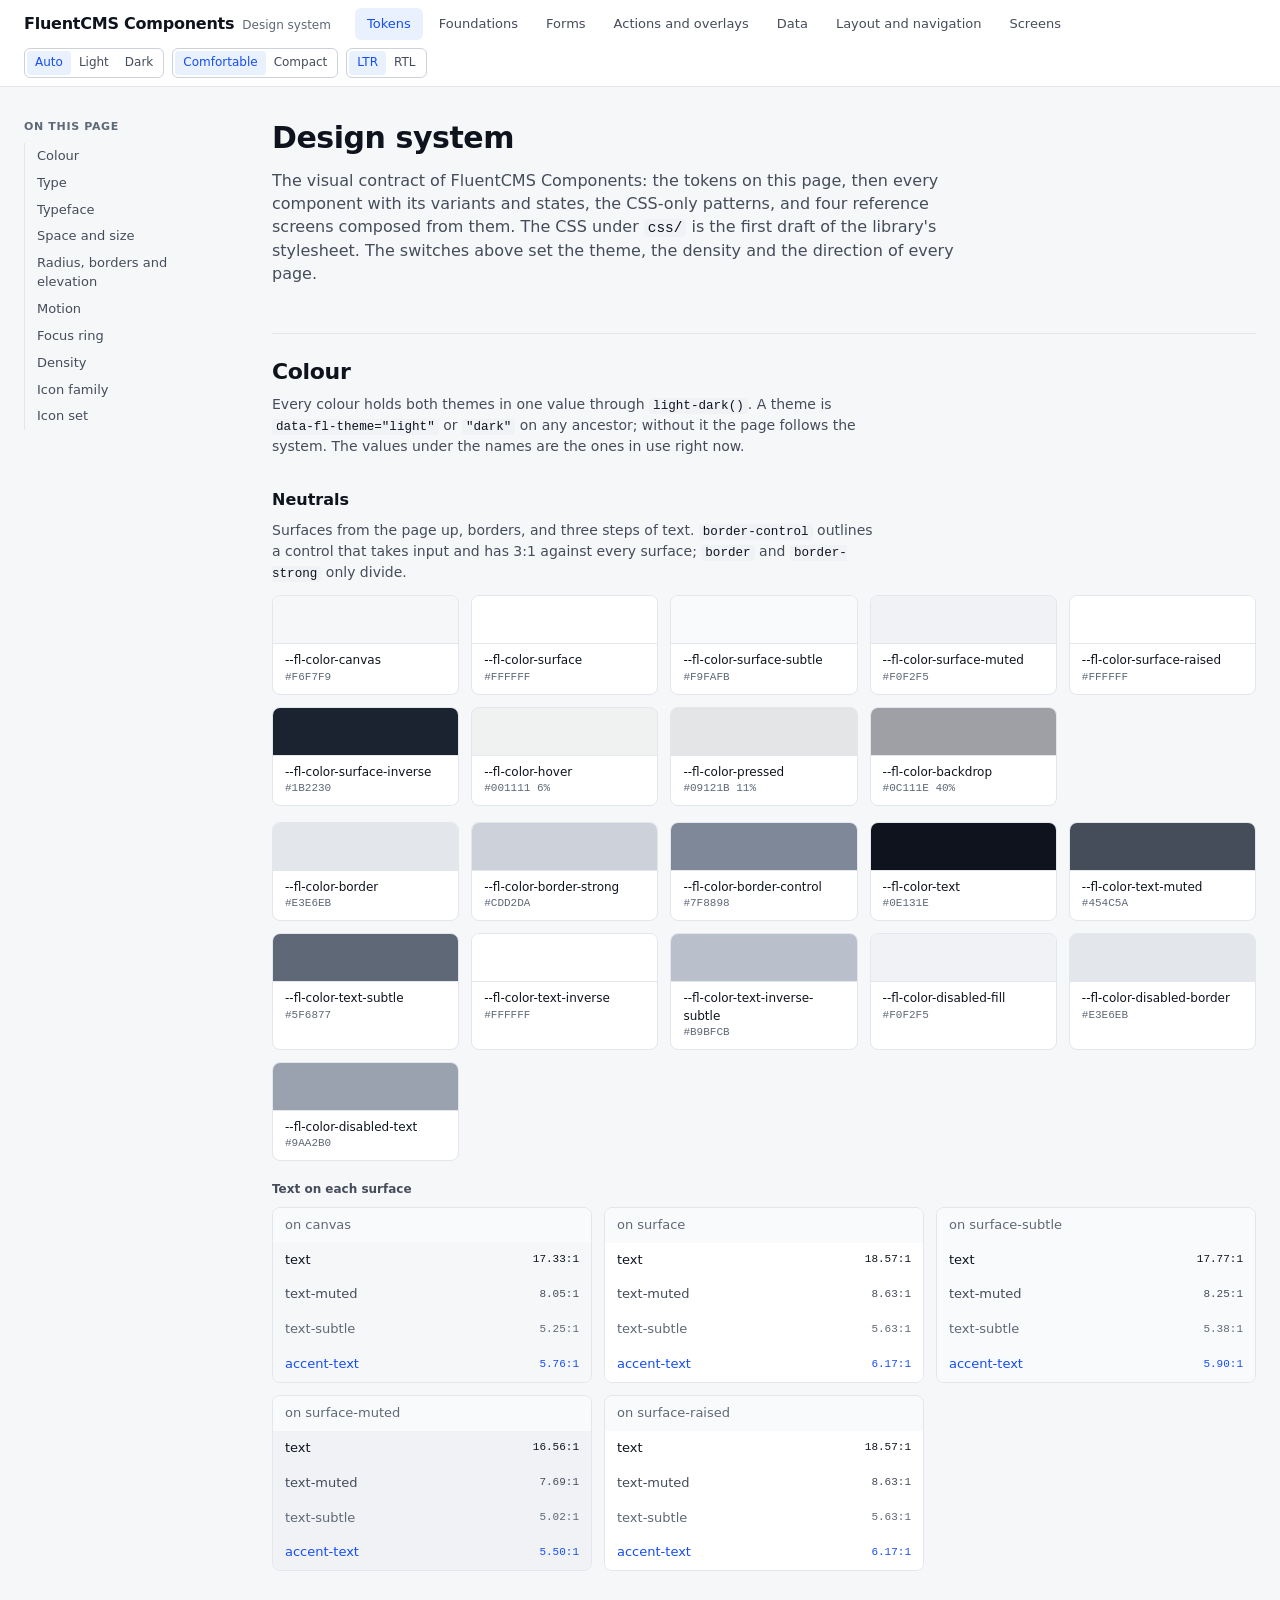
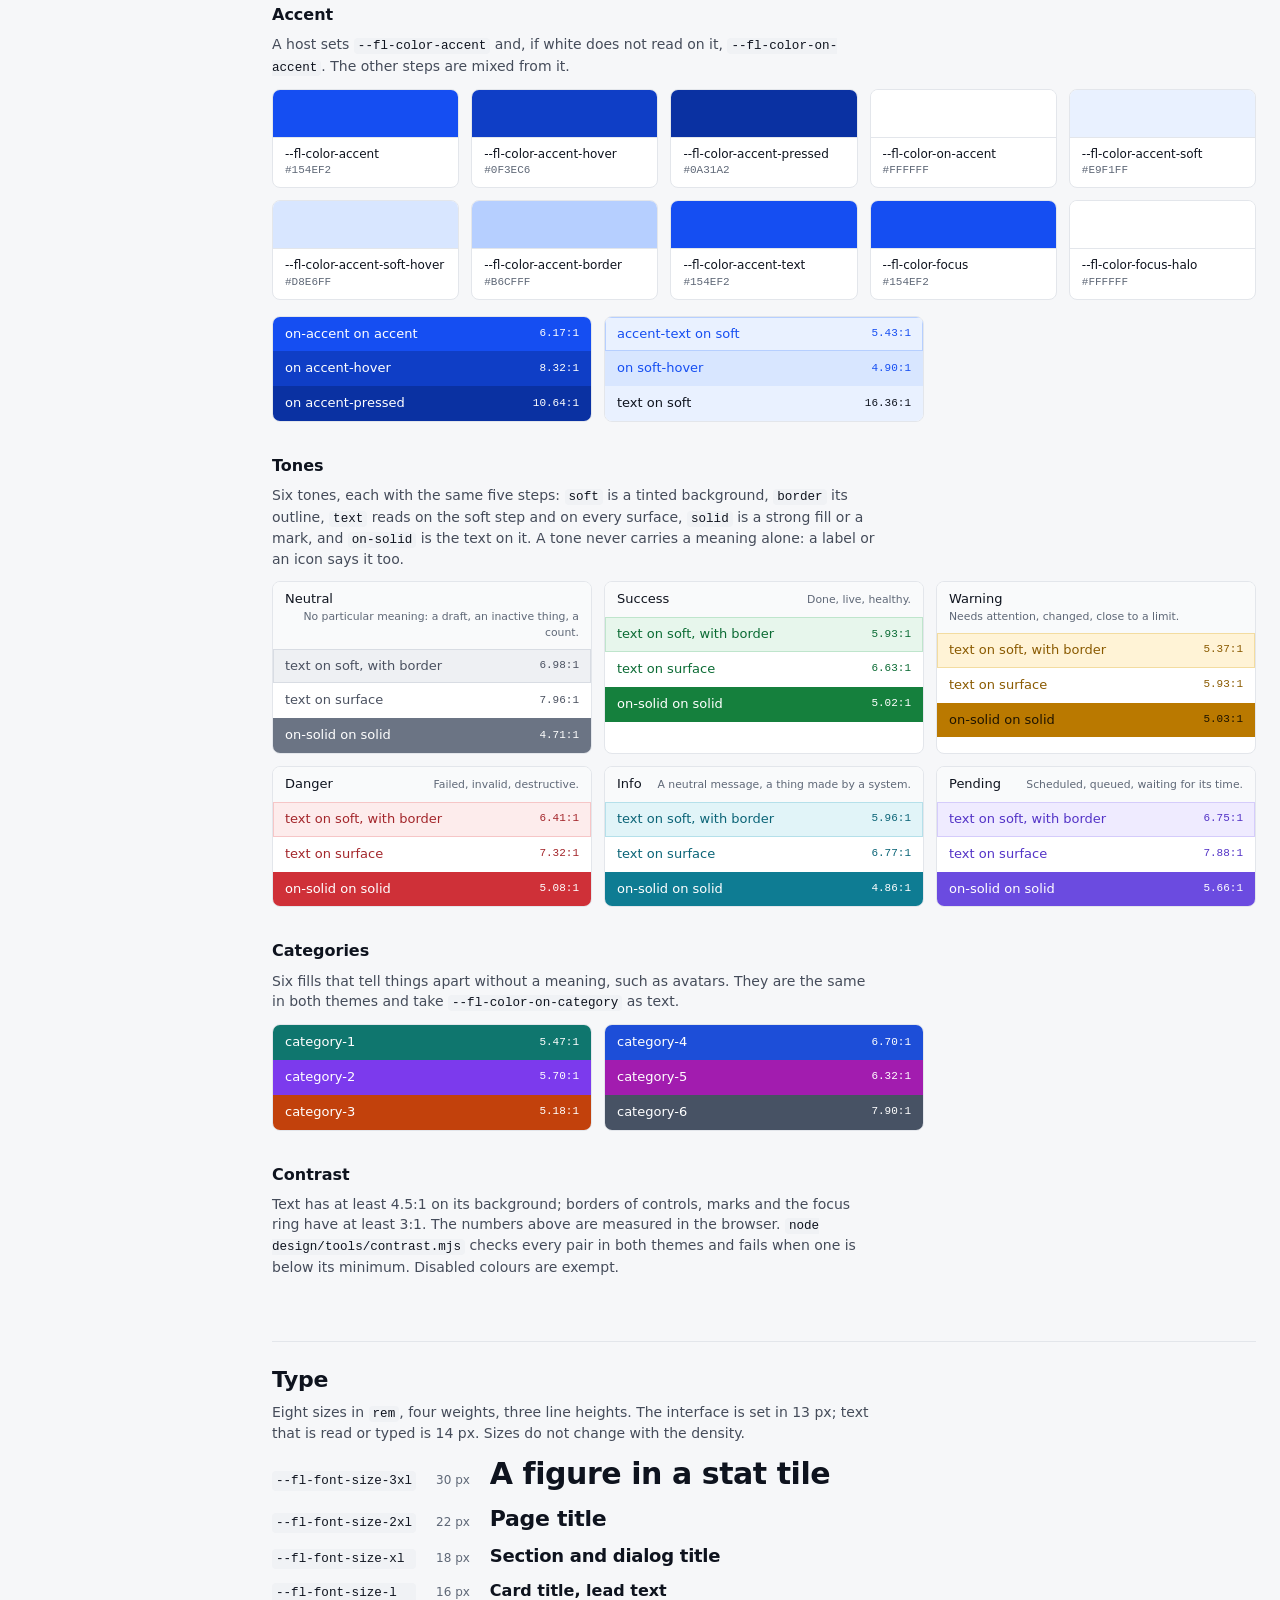
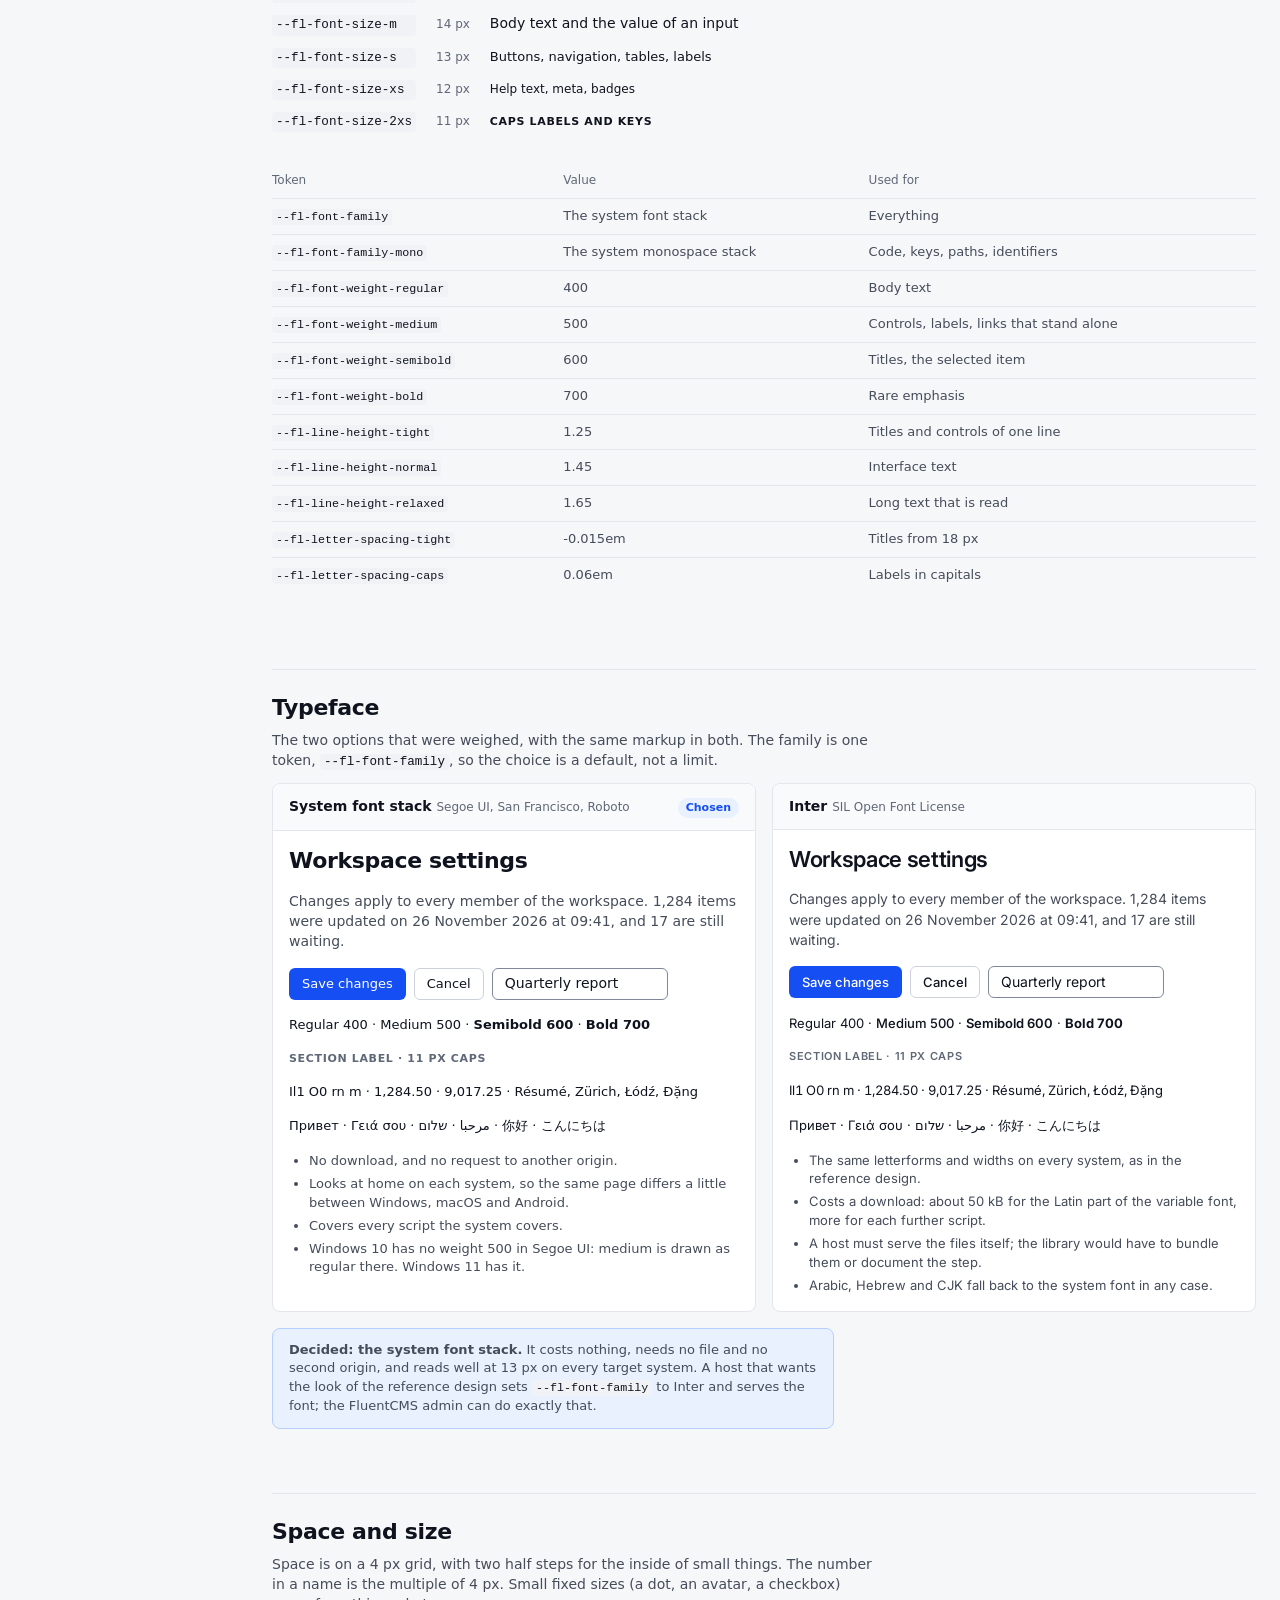
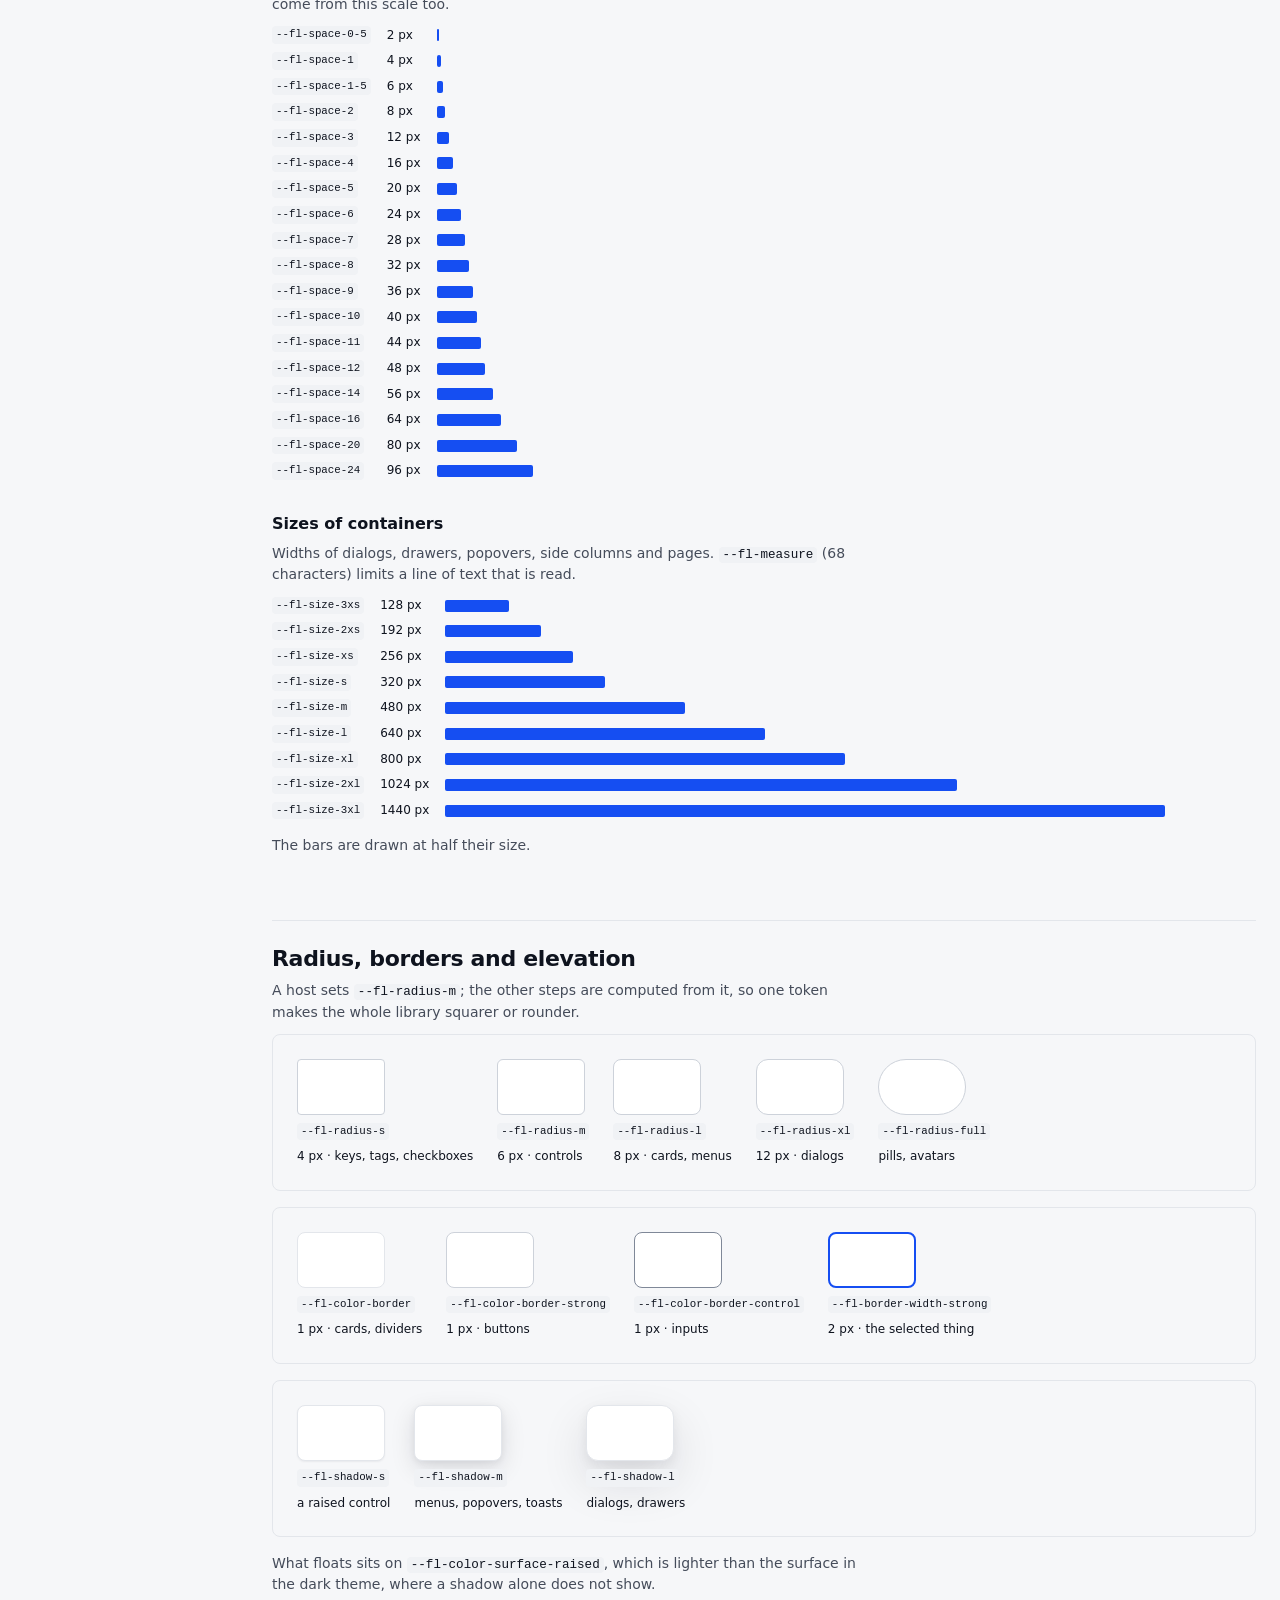
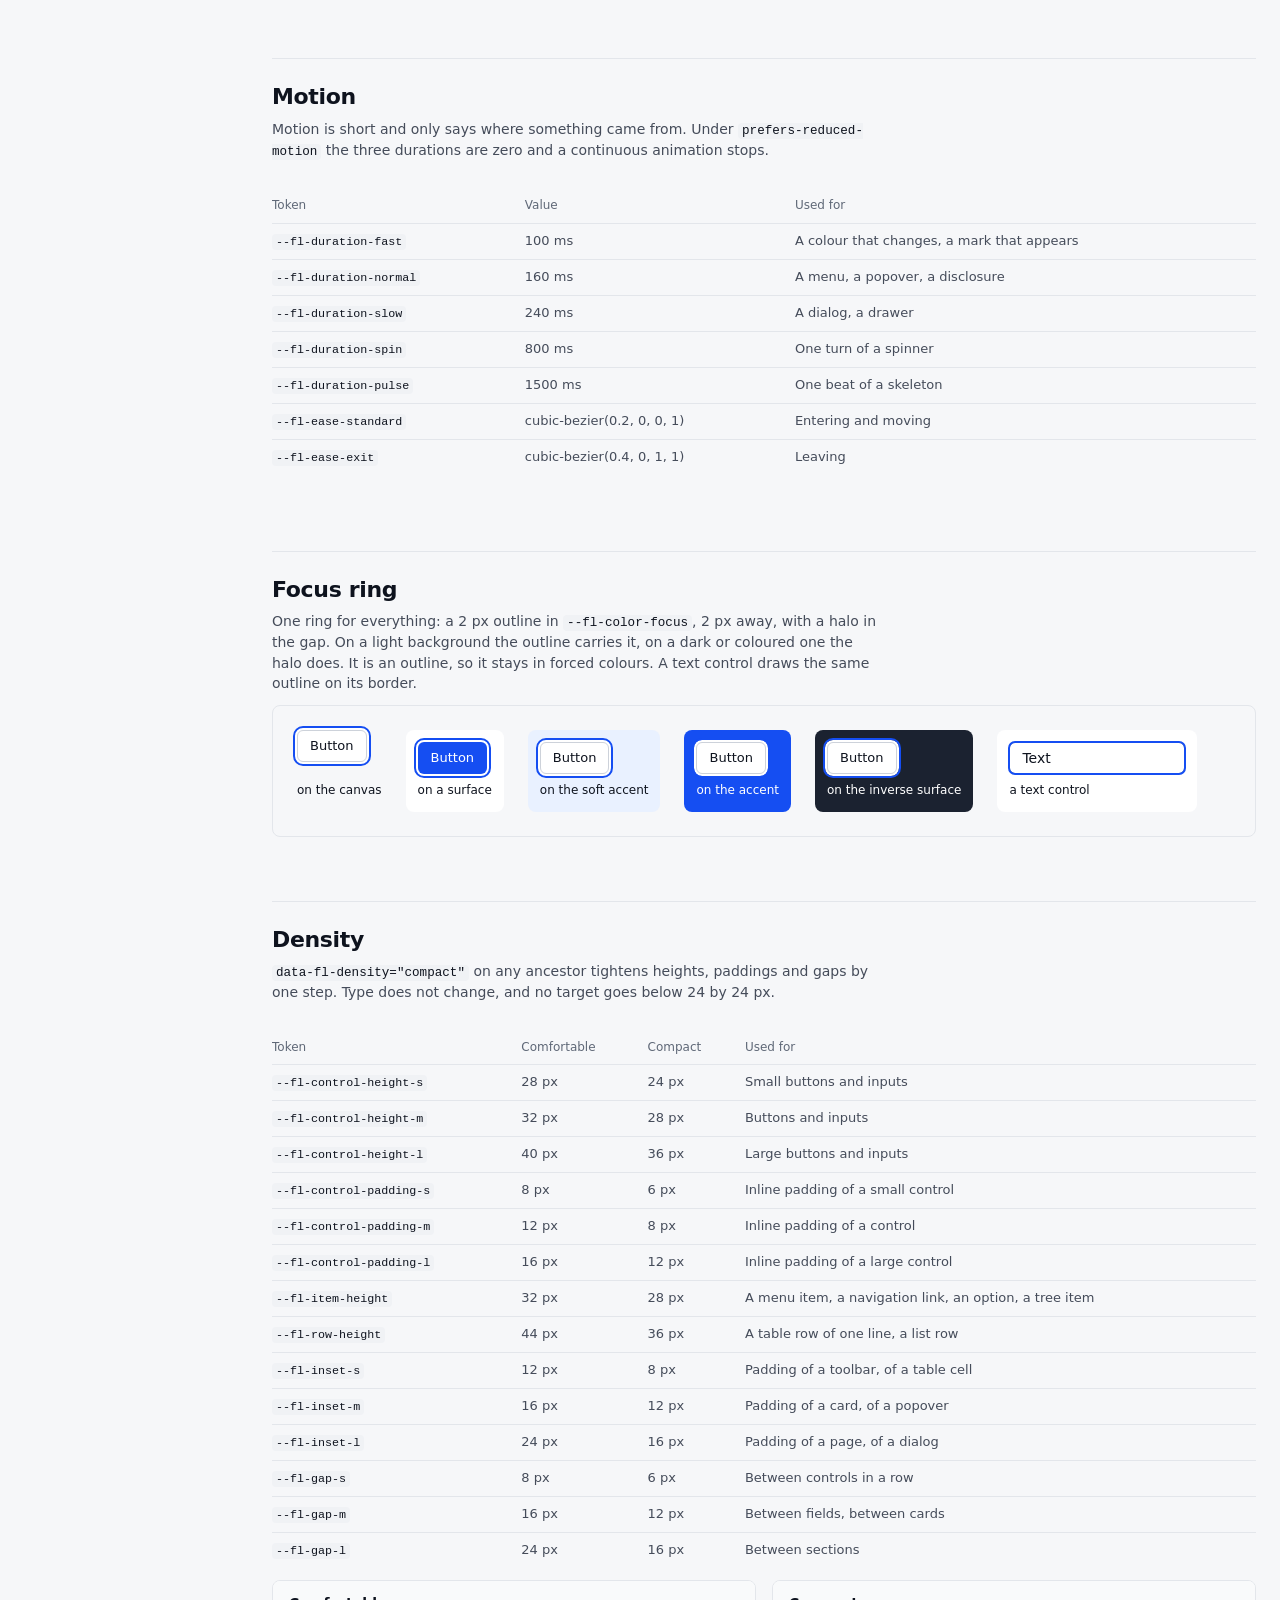
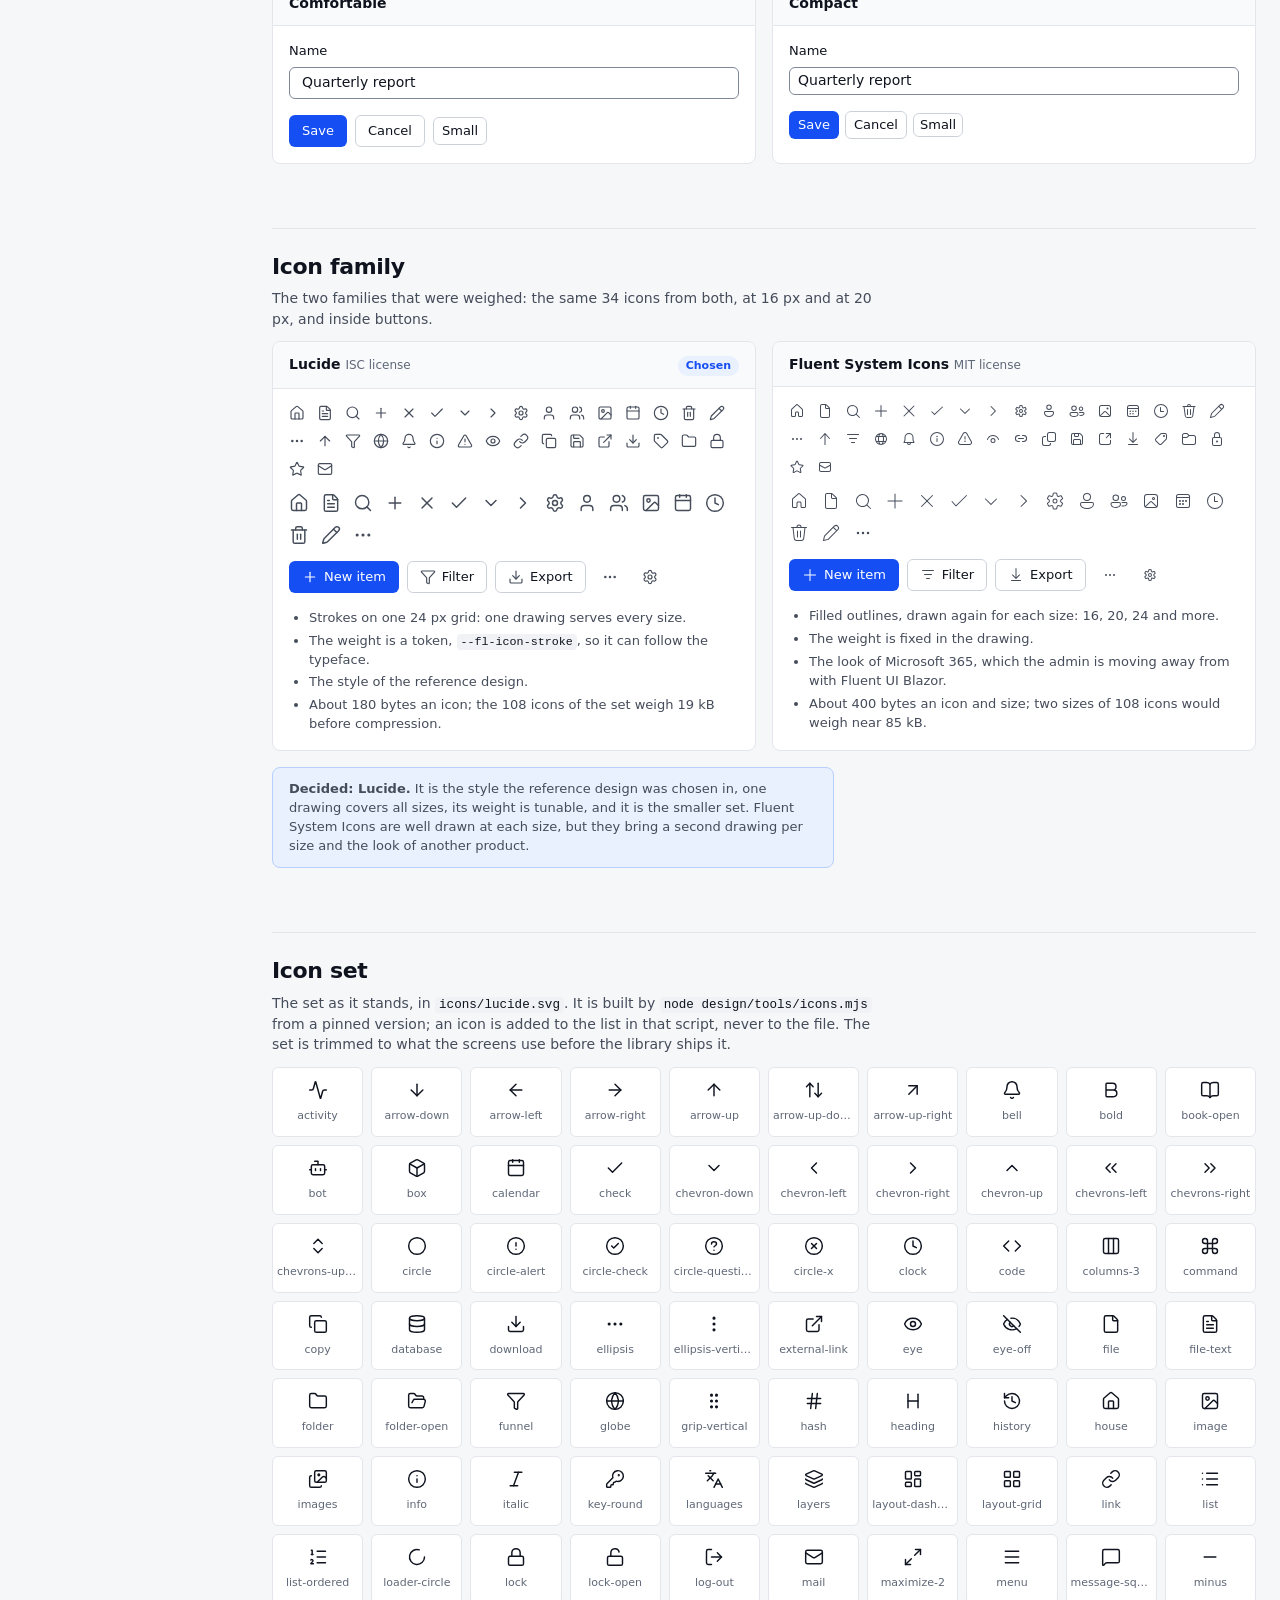
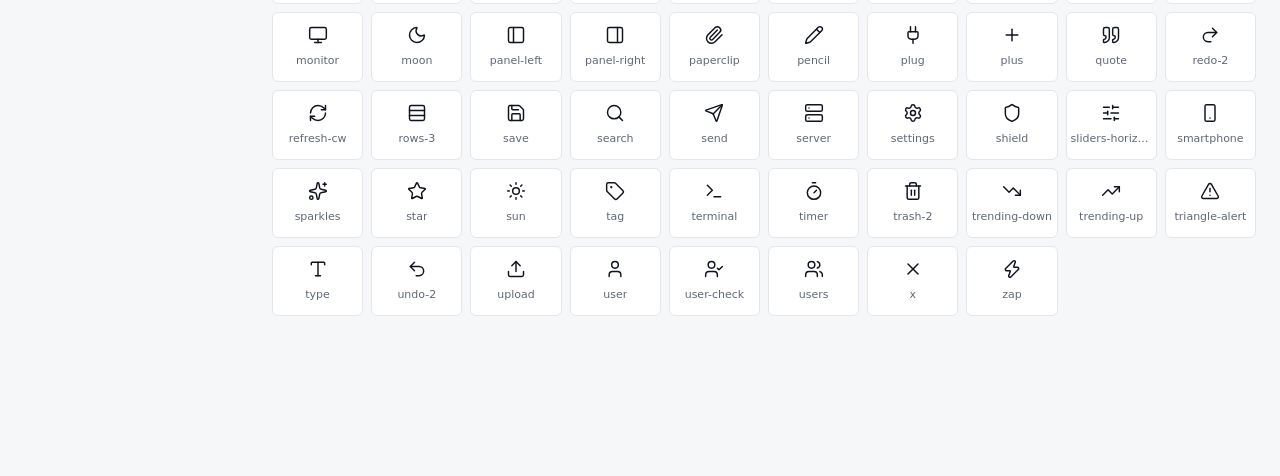
==== commit 1957096c: "Settle O3, O4, O8 and O9 and record the design system in the plan" ====
--- a/design/system/index.html
+++ b/design/system/index.html
@@ -197,7 +197,7 @@
 <table class="docs-table">
 <thead><tr><th>Token</th><th>Value</th><th>Used for</th></tr></thead>
 <tbody>
-<tr><td><code>--fl-font-family</code></td><td>The system font stack (O4)</td><td>Everything</td></tr>
+<tr><td><code>--fl-font-family</code></td><td>The system font stack</td><td>Everything</td></tr>
 <tr><td><code>--fl-font-family-mono</code></td><td>The system monospace stack</td><td>Code, keys, paths, identifiers</td></tr>
 <tr><td><code>--fl-font-weight-regular</code></td><td class="docs-num">400</td><td>Body text</td></tr>
 <tr><td><code>--fl-font-weight-medium</code></td><td class="docs-num">500</td><td>Controls, labels, links that stand alone</td></tr>
@@ -214,11 +214,11 @@
 </section>
 
 <section class="docs-section" id="typeface">
-<h2>Typeface (O4)</h2>
-<p>The same markup in both options. The family is one token, <code>--fl-font-family</code>, so the choice is a default, not a limit.</p>
+<h2>Typeface</h2>
+<p>The two options that were weighed, with the same markup in both. The family is one token, <code>--fl-font-family</code>, so the choice is a default, not a limit.</p>
 <div class="docs-compare">
 <article class="docs-option">
-  <header><span>System font stack <small>Segoe UI, San Francisco, Roboto</small></span><mark>Recommended</mark></header>
+  <header><span>System font stack <small>Segoe UI, San Francisco, Roboto</small></span><mark>Chosen</mark></header>
   <div class="docs-font-system">
     <p style="font-size: var(--fl-font-size-2xl); font-weight: 600; letter-spacing: var(--fl-letter-spacing-tight); line-height: var(--fl-line-height-tight)">Workspace settings</p>
     <p style="color: var(--fl-color-text-muted)">Changes apply to every member of the workspace. 1,284 items were updated on 26 November 2026 at 09:41, and 17 are still waiting.</p>
@@ -262,7 +262,7 @@
   </div>
 </article>
 </div>
-<p class="docs-note"><strong>Recommendation: the system font stack.</strong> It costs nothing, needs no file and no second origin, and reads well at 13 px on every target system. A host that wants the look of the reference design sets <code>--fl-font-family</code> to Inter and serves the font; the FluentCMS admin can do exactly that.</p>
+<p class="docs-note"><strong>Decided: the system font stack.</strong> It costs nothing, needs no file and no second origin, and reads well at 13 px on every target system. A host that wants the look of the reference design sets <code>--fl-font-family</code> to Inter and serves the font; the FluentCMS admin can do exactly that.</p>
 </section>
 
 <section class="docs-section" id="space">
@@ -403,11 +403,11 @@
 </section>
 
 <section class="docs-section" id="icon-family">
-<h2>Icon family (O3)</h2>
-<p>The same 34 icons from both families, at 16 px and at 20 px, and inside buttons.</p>
+<h2>Icon family</h2>
+<p>The two families that were weighed: the same 34 icons from both, at 16 px and at 20 px, and inside buttons.</p>
 <div class="docs-compare">
 <article class="docs-option">
-  <header><span>Lucide <small>ISC license</small></span><mark>Recommended</mark></header>
+  <header><span>Lucide <small>ISC license</small></span><mark>Chosen</mark></header>
   <div>
     <div class="docs-icon-row">
 <svg class="fl-icon" aria-hidden="true"><use href="icons/lucide.svg#house"/></svg>
@@ -553,7 +553,7 @@
   </div>
 </article>
 </div>
-<p class="docs-note"><strong>Recommendation: Lucide.</strong> It is the style the reference design was chosen in, one drawing covers all sizes, its weight is tunable, and it is the smaller set. Fluent System Icons are well drawn at each size, but they bring a second drawing per size and the look of another product.</p>
+<p class="docs-note"><strong>Decided: Lucide.</strong> It is the style the reference design was chosen in, one drawing covers all sizes, its weight is tunable, and it is the smaller set. Fluent System Icons are well drawn at each size, but they bring a second drawing per size and the look of another product.</p>
 </section>
 
 <section class="docs-section" id="icons">
--- a/design/system/css/base.css
+++ b/design/system/css/base.css
@@ -15,8 +15,18 @@
     }
   }
 
-  /* The root of an application or of a themed region. */
+  /* The hidden attribute hides, whatever display a component sets. An important
+     declaration in the first layer wins over the later ones, and this is the
+     one place the library uses it. */
+  [class^="fl-"][hidden],
+  [class*=" fl-"][hidden] {
+    display: none !important;
+  }
+
+  /* The root of an application or of a themed region. On the <body> it takes
+     the margin of the page away. */
   .fl-root {
+    margin: 0;
     background-color: var(--fl-color-canvas);
     color: var(--fl-color-text);
     font-family: var(--fl-font-family);
--- a/design/system/css/components/button.css
+++ b/design/system/css/components/button.css
@@ -117,8 +117,9 @@
       box-shadow: var(--fl-focus-halo);
     }
 
-    /* Open: the button of a menu or a popover stays pressed while it is open. */
-    &[aria-expanded="true"] {
+    /* Open: the button of a menu or a popover stays pressed while it is open.
+       A button that expands a region of the page, such as a sidebar, does not. */
+    &[aria-expanded="true"]:is([aria-haspopup], [popovertarget]) {
       --fl-button-overlay: var(--fl-button-bg-pressed);
     }
 
--- a/design/system/docs/docs.css
+++ b/design/system/docs/docs.css
@@ -668,6 +668,50 @@
   color: var(--fl-color-text-muted);
 }
 
+/* The bar of a reference screen */
+
+.docs-bar {
+  position: fixed;
+  inset-block-end: var(--fl-space-3);
+  inset-inline: var(--fl-space-3);
+  z-index: 100;
+  display: flex;
+  flex-wrap: wrap;
+  align-items: center;
+  justify-content: center;
+  gap: var(--fl-space-1) var(--fl-space-3);
+  inline-size: fit-content;
+  max-inline-size: calc(100% - 2 * var(--fl-space-3));
+  margin-inline: auto;
+  padding: var(--fl-space-1) var(--fl-space-2);
+  border: 1px solid var(--fl-color-border-strong);
+  border-radius: var(--fl-radius-xl);
+  background-color: var(--fl-color-surface-raised);
+  box-shadow: var(--fl-shadow-l);
+  font-family: var(--fl-font-family);
+  opacity: 0.94;
+}
+
+.docs-bar:hover,
+.docs-bar:focus-within {
+  opacity: 1;
+}
+
+.docs-bar .docs-nav {
+  margin-inline-end: 0;
+}
+
+.docs-bar .docs-nav a {
+  block-size: 1.75rem;
+  padding-inline: var(--fl-space-2);
+  font-size: var(--fl-font-size-xs);
+}
+
+.docs-bar a:focus-visible {
+  outline: var(--fl-focus-ring);
+  outline-offset: var(--fl-focus-ring-offset);
+}
+
 /* The header stays in view where it fits on one line. */
 @media (min-width: 90rem) {
   html {
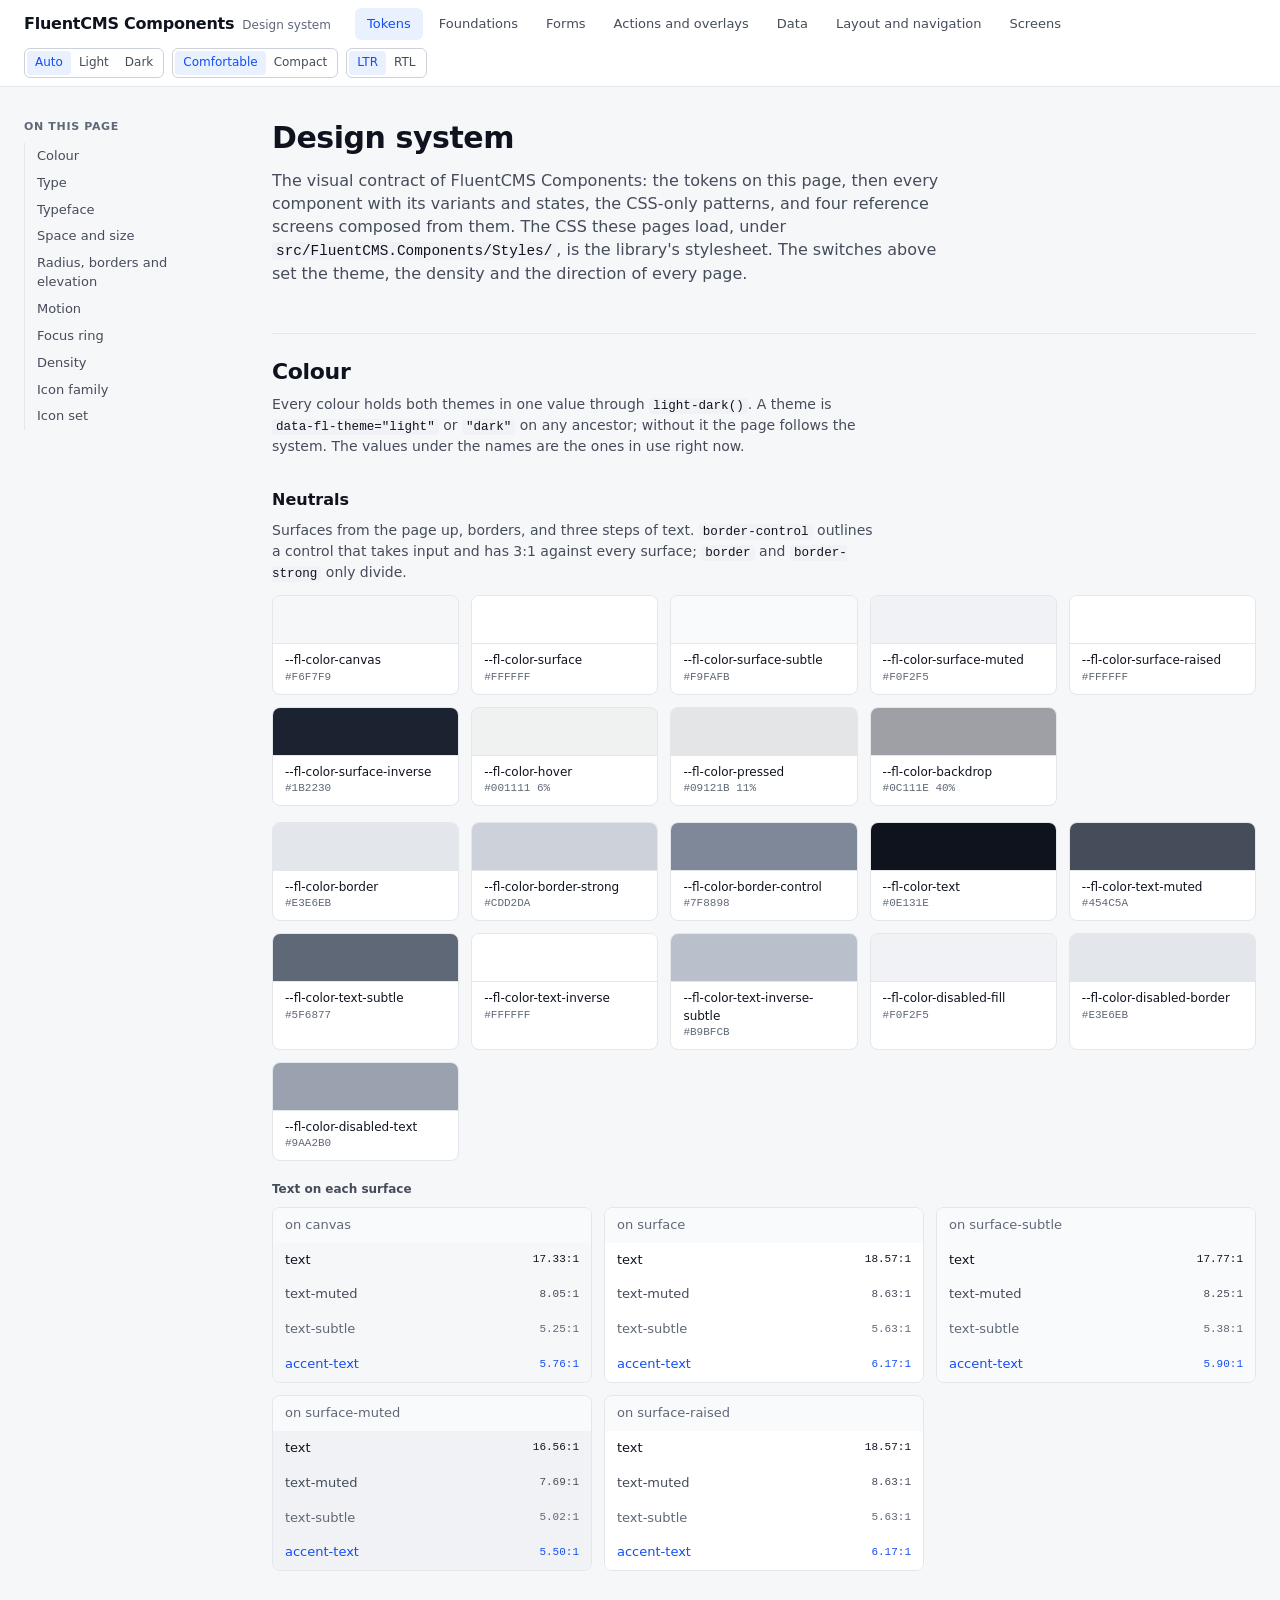
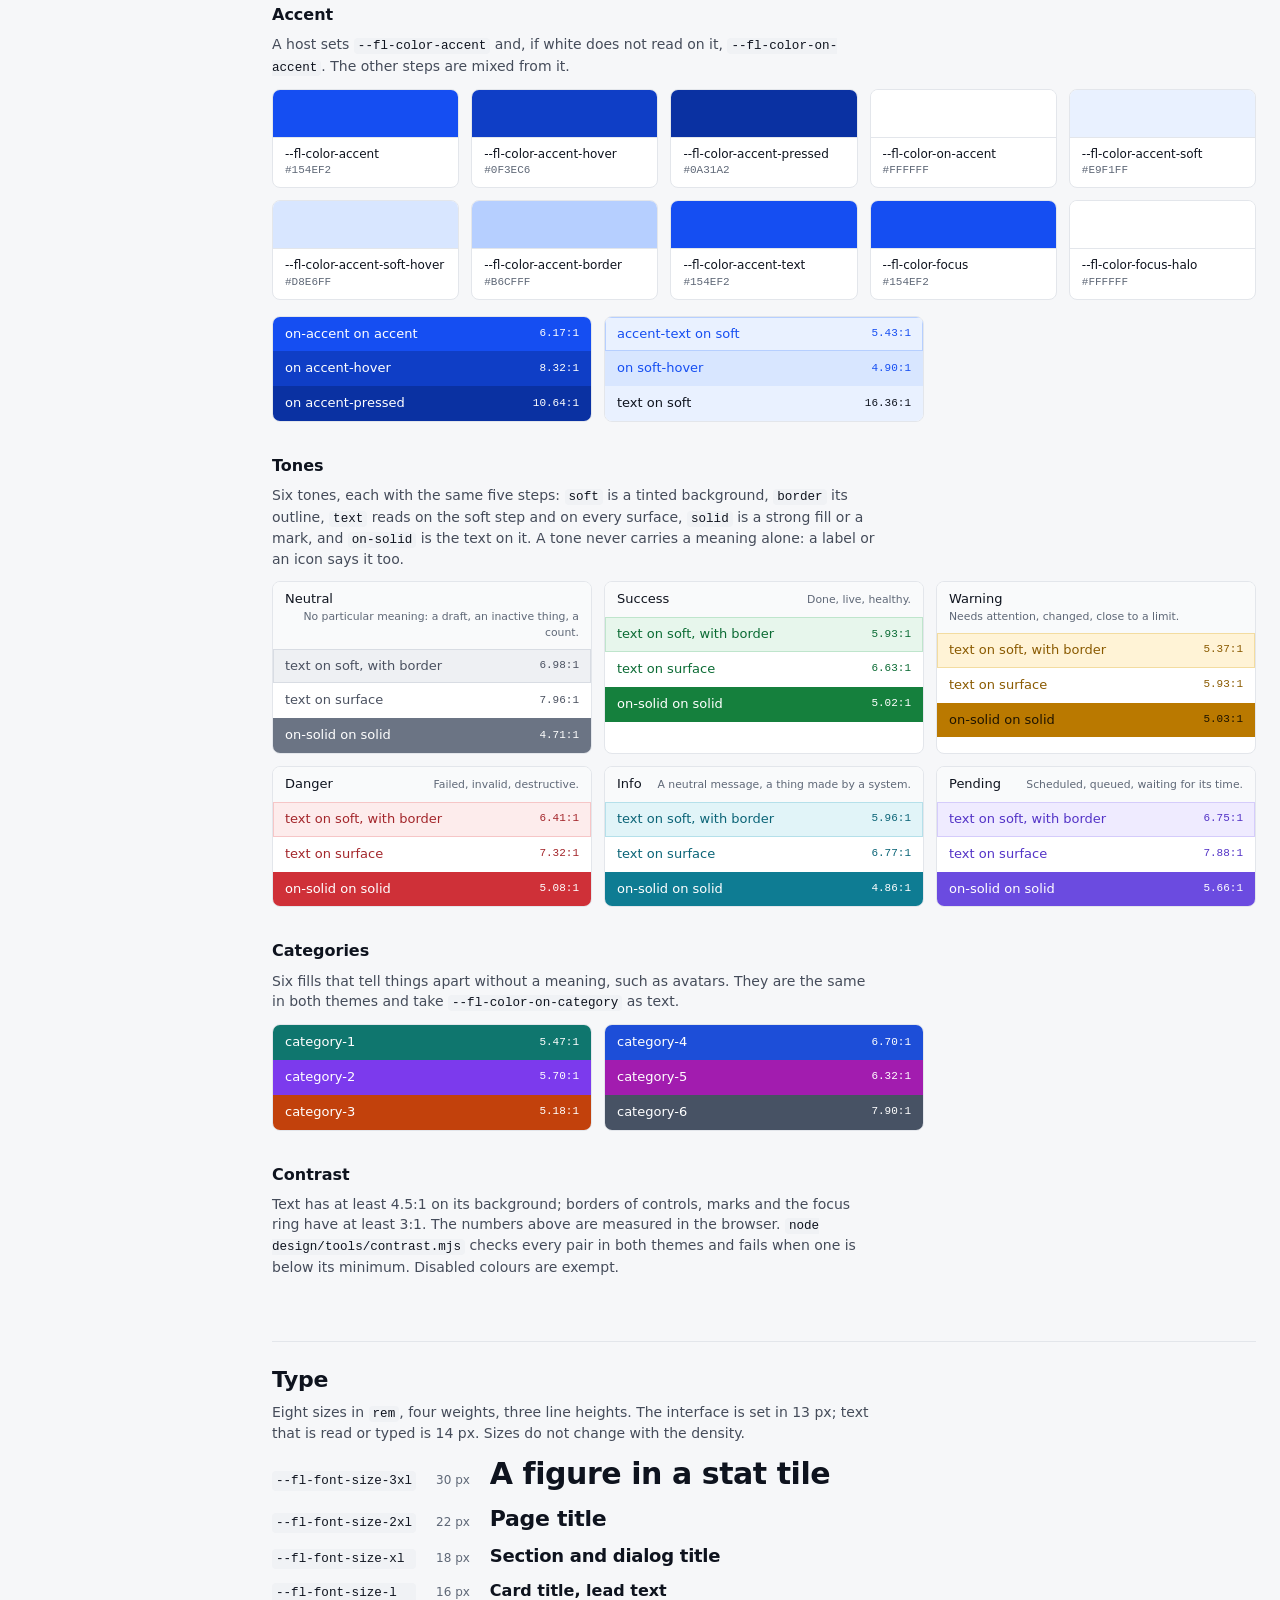
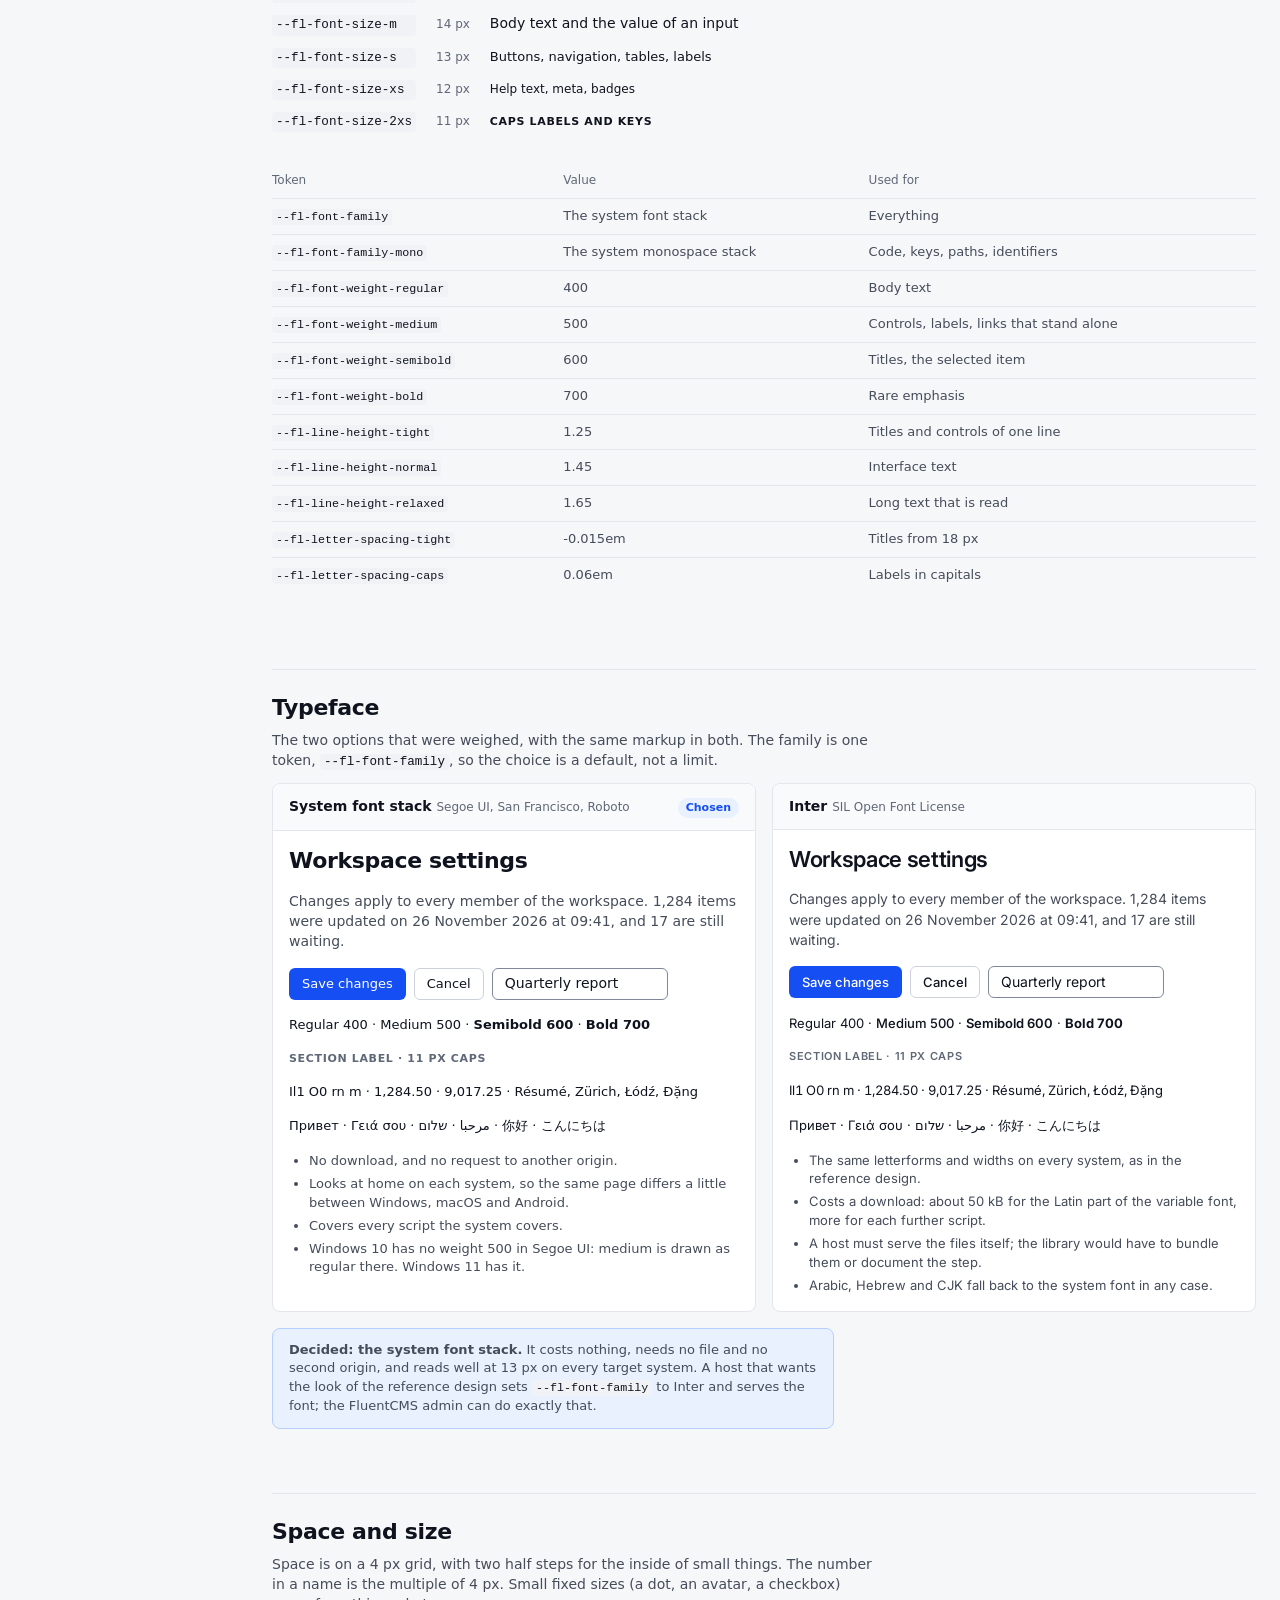
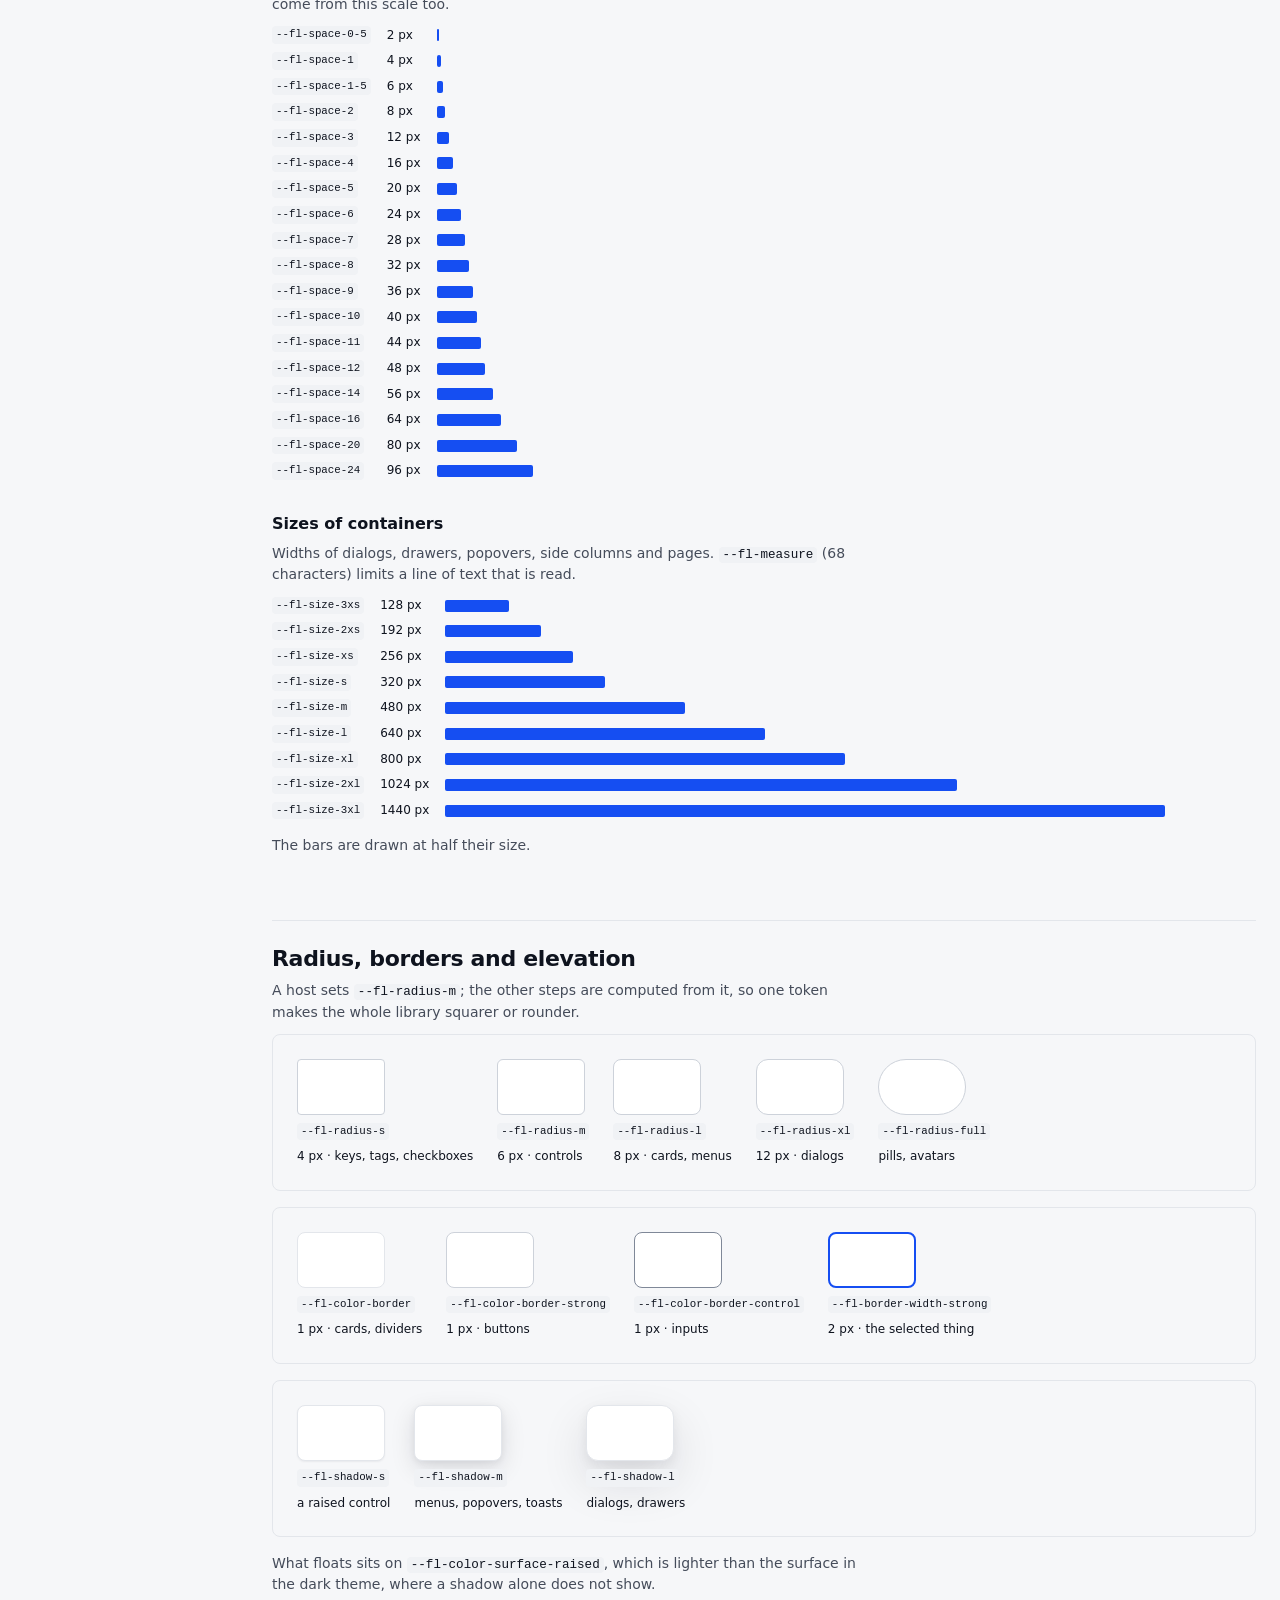
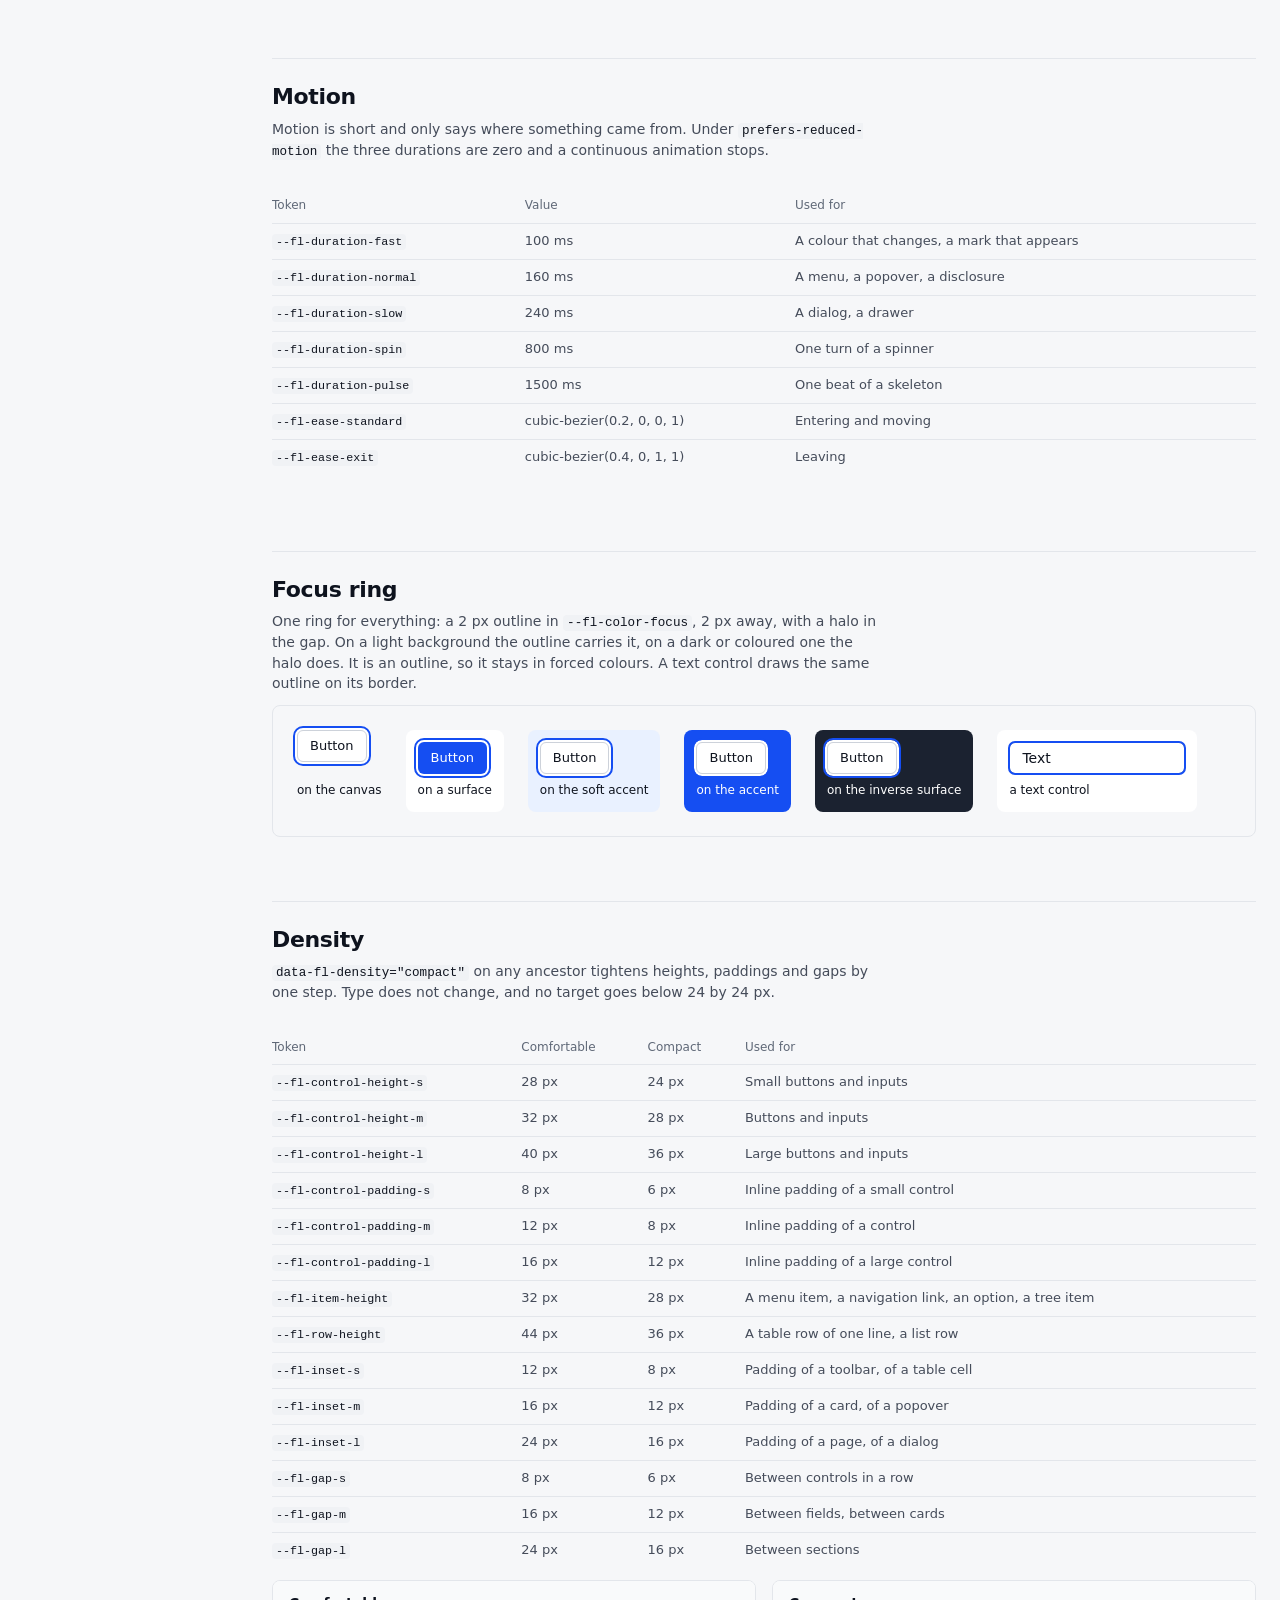
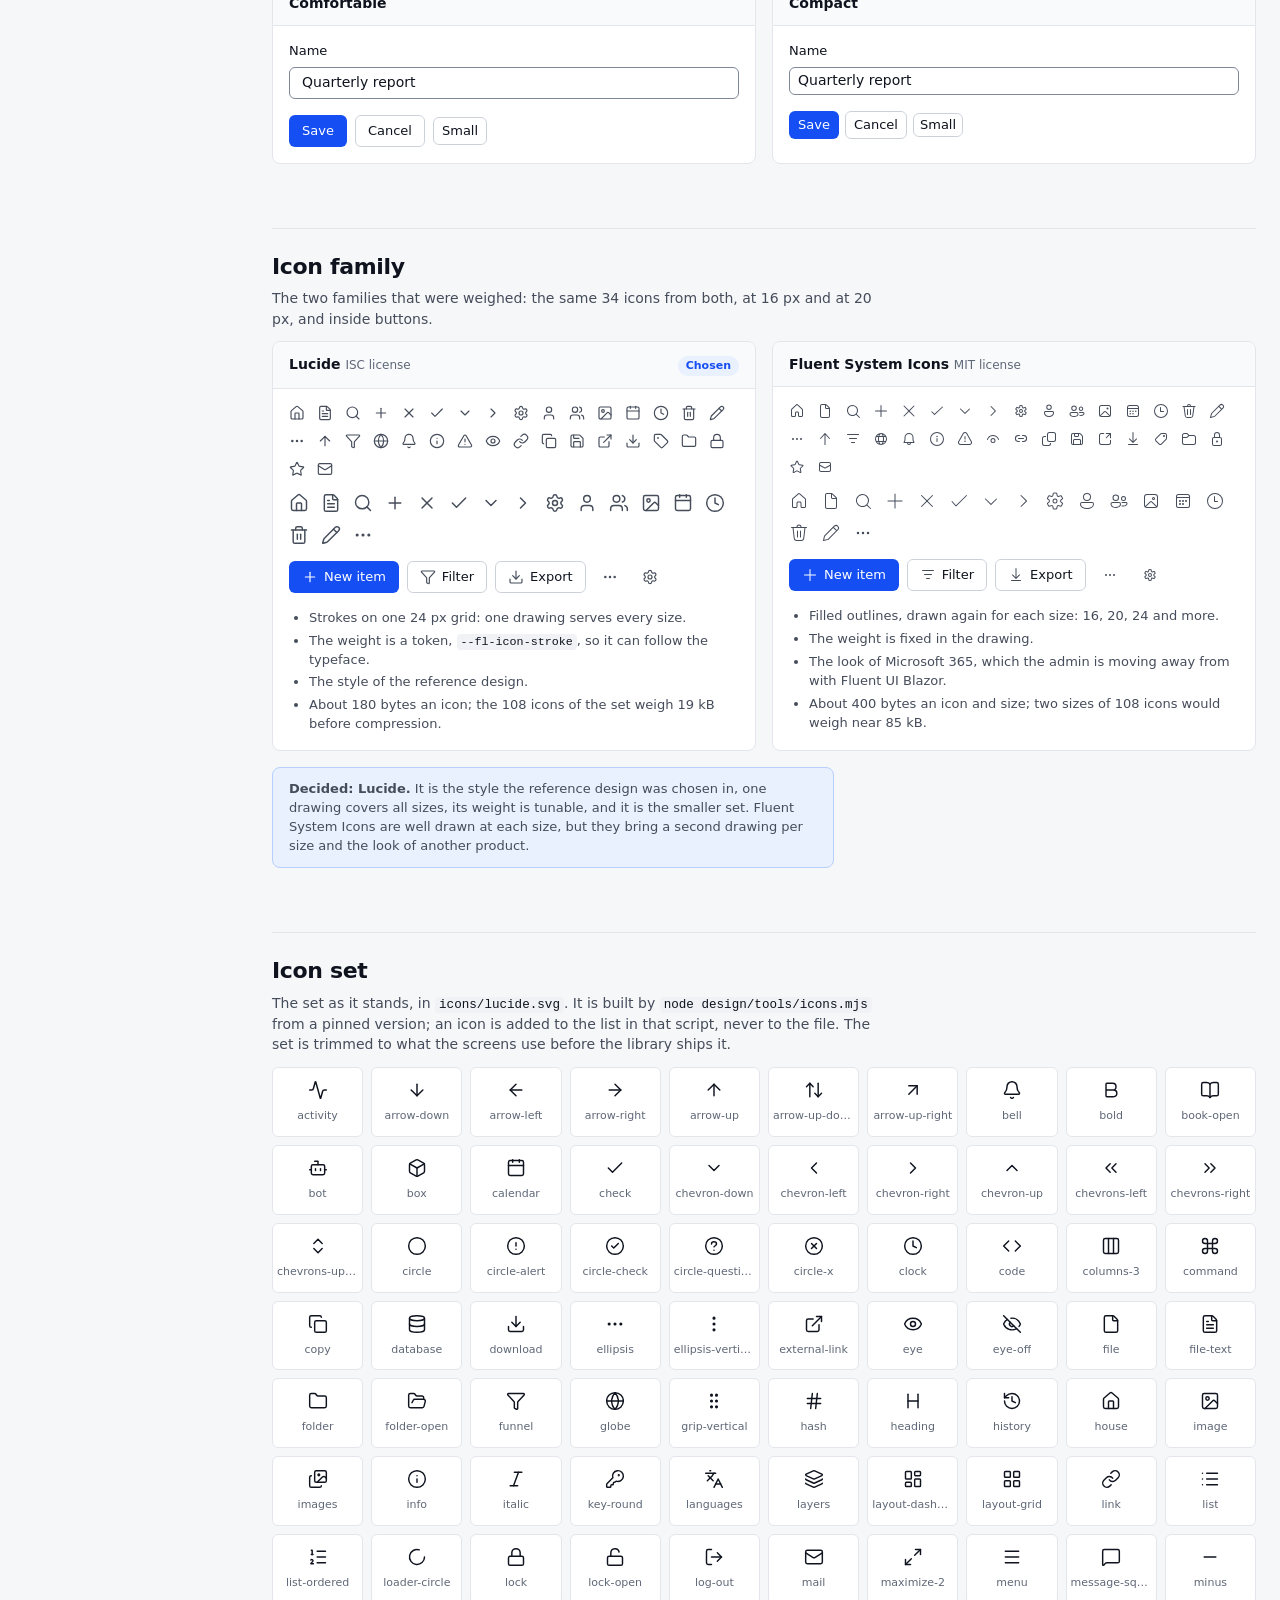
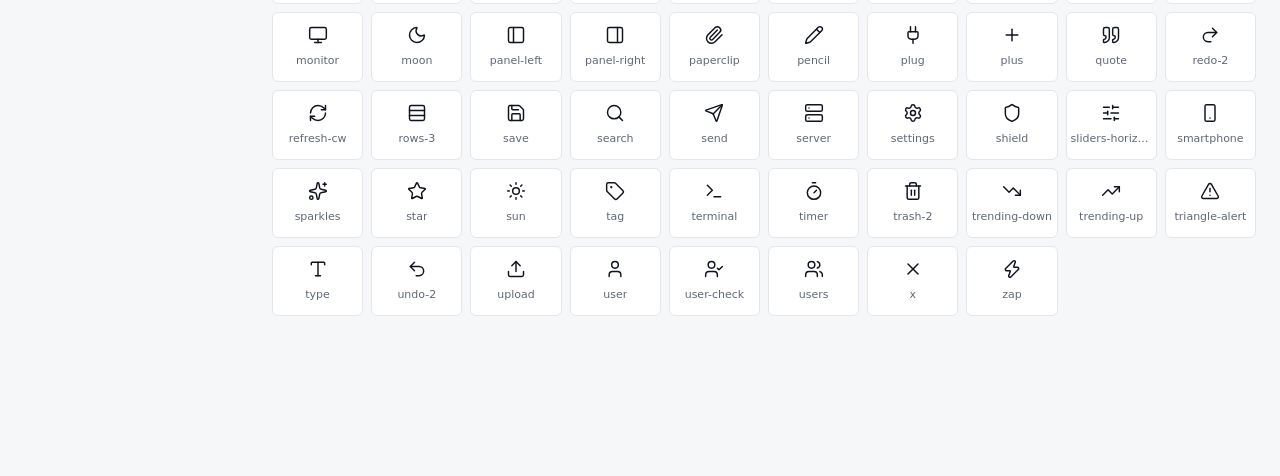
==== commit c5e15f48: "Move the stylesheet into the library and join it at build The design system's CSS files move to src/" ====
--- a/design/system/index.html
+++ b/design/system/index.html
@@ -7,13 +7,13 @@
 <link rel="icon" href="data:,">
 <!-- Inter is loaded for the comparison of O4 on this page only. The library loads no font. -->
 <link rel="stylesheet" href="https://fonts.googleapis.com/css2?family=Inter:wght@400;500;600;700&amp;display=swap">
-<link rel="stylesheet" href="css/tokens.css">
-<link rel="stylesheet" href="css/base.css">
-<link rel="stylesheet" href="css/components/icon.css">
-<link rel="stylesheet" href="css/components/button.css">
-<link rel="stylesheet" href="css/components/field.css">
-<link rel="stylesheet" href="css/components/input.css">
-<link rel="stylesheet" href="css/patterns/link.css">
+<link rel="stylesheet" href="../../src/FluentCMS.Components/Styles/tokens.css">
+<link rel="stylesheet" href="../../src/FluentCMS.Components/Styles/base.css">
+<link rel="stylesheet" href="../../src/FluentCMS.Components/Styles/components/icon.css">
+<link rel="stylesheet" href="../../src/FluentCMS.Components/Styles/components/button.css">
+<link rel="stylesheet" href="../../src/FluentCMS.Components/Styles/components/field.css">
+<link rel="stylesheet" href="../../src/FluentCMS.Components/Styles/components/input.css">
+<link rel="stylesheet" href="../../src/FluentCMS.Components/Styles/patterns/link.css">
 <link rel="stylesheet" href="docs/docs.css">
 <script src="docs/docs.js"></script>
 </head>
@@ -21,7 +21,7 @@
 <div class="docs-layout">
 <main class="docs-main">
 <h1>Design system</h1>
-<p class="docs-lede">The visual contract of FluentCMS Components: the tokens on this page, then every component with its variants and states, the CSS-only patterns, and four reference screens composed from them. The CSS under <code>css/</code> is the first draft of the library's stylesheet. The switches above set the theme, the density and the direction of every page.</p>
+<p class="docs-lede">The visual contract of FluentCMS Components: the tokens on this page, then every component with its variants and states, the CSS-only patterns, and four reference screens composed from them. The CSS these pages load, under <code>src/FluentCMS.Components/Styles/</code>, is the library's stylesheet. The switches above set the theme, the density and the direction of every page.</p>
 
 <section class="docs-section" id="colour">
 <h2>Colour</h2>
--- a/src/FluentCMS.Components/Styles/tokens.css
+++ b/src/FluentCMS.Components/Styles/tokens.css
@@ -0,0 +1,262 @@
+/* FluentCMS Components: tokens.
+   Colours hold both themes in one value through light-dark(), so a theme is a
+   change of color-scheme on any ancestor and no token is declared twice. */
+
+@layer fl.base, fl.tokens, fl.components;
+
+@layer fl.tokens {
+  :root {
+    color-scheme: light dark;
+
+    /* Neutrals */
+    --fl-color-canvas: light-dark(#F6F7F9, #0D1118);
+    --fl-color-surface: light-dark(#FFFFFF, #141922);
+    --fl-color-surface-subtle: light-dark(#F9FAFB, #181E29);
+    --fl-color-surface-muted: light-dark(#F0F2F5, #1F2633);
+    --fl-color-surface-raised: light-dark(#FFFFFF, #1A202B);
+    --fl-color-surface-inverse: light-dark(#1B2230, #E6E9EF);
+    --fl-color-hover: light-dark(rgb(14 19 30 / 0.06), rgb(238 241 246 / 0.07));
+    --fl-color-pressed: light-dark(rgb(14 19 30 / 0.11), rgb(238 241 246 / 0.12));
+    --fl-color-backdrop: light-dark(rgb(14 19 30 / 0.4), rgb(0 0 0 / 0.6));
+
+    --fl-color-border: light-dark(#E3E6EB, #262E3B);
+    --fl-color-border-strong: light-dark(#CDD2DA, #3A4454);
+    --fl-color-border-control: light-dark(#7F8898, #6A7587);
+
+    --fl-color-text: light-dark(#0E131E, #EEF1F6);
+    --fl-color-text-muted: light-dark(#454C5A, #B9BFCB);
+    --fl-color-text-subtle: light-dark(#5F6877, #8D95A3);
+    --fl-color-text-inverse: light-dark(#FFFFFF, #0E131E);
+    --fl-color-text-inverse-subtle: light-dark(#B9BFCB, #454C5A);
+
+    --fl-color-disabled-fill: light-dark(#F0F2F5, #1B212C);
+    --fl-color-disabled-border: light-dark(#E3E6EB, #262E3B);
+    --fl-color-disabled-text: light-dark(#9AA2B0, #5B6473);
+
+    /* Accent. A host sets --fl-color-accent and --fl-color-on-accent; the rest follows. */
+    --fl-color-accent: light-dark(#154EF2, #2F64F5);
+    --fl-color-on-accent: #FFFFFF;
+
+    /* Tones: soft is a tinted background, border its outline, text is readable on
+       soft and on every surface, solid is a strong fill or mark, on-solid its text. */
+    --fl-color-neutral-soft: light-dark(#EEF0F3, #232B38);
+    --fl-color-neutral-border: light-dark(#D8DCE3, #364050);
+    --fl-color-neutral-text: light-dark(#4A5160, #B9BFCB);
+    --fl-color-neutral-solid: light-dark(#6B7484, #8D95A3);
+    --fl-color-neutral-on-solid: light-dark(#FFFFFF, #0D1118);
+
+    --fl-color-success-soft: light-dark(#E7F6EC, #11301F);
+    --fl-color-success-border: light-dark(#BFE5CC, #1D4D31);
+    --fl-color-success-text: light-dark(#0B6B34, #6FD99A);
+    --fl-color-success-solid: light-dark(#15803D, #3CC47A);
+    --fl-color-success-on-solid: light-dark(#FFFFFF, #0D1118);
+
+    --fl-color-warning-soft: light-dark(#FFF3D6, #3A2C0B);
+    --fl-color-warning-border: light-dark(#F3DCA0, #5C4612);
+    --fl-color-warning-text: light-dark(#8A5A00, #F2C15C);
+    --fl-color-warning-solid: light-dark(#BA7900, #E0A52A);
+    --fl-color-warning-on-solid: light-dark(#1F1400, #0D1118);
+
+    --fl-color-danger-soft: light-dark(#FDECEC, #3A1719);
+    --fl-color-danger-border: light-dark(#F6C6C7, #5E2427);
+    --fl-color-danger-text: light-dark(#A3262B, #F29A9D);
+    --fl-color-danger-solid: light-dark(#CF3038, #DA3633);
+    --fl-color-danger-on-solid: #FFFFFF;
+    --fl-color-danger-solid-hover: color-mix(in oklab, var(--fl-color-danger-solid), #000000 14%);
+    --fl-color-danger-solid-pressed: color-mix(in oklab, var(--fl-color-danger-solid), #000000 26%);
+
+    --fl-color-info-soft: light-dark(#E1F4F8, #0F2F38);
+    --fl-color-info-border: light-dark(#B5E0EA, #1A4B59);
+    --fl-color-info-text: light-dark(#0B6477, #7FD4E6);
+    --fl-color-info-solid: light-dark(#0E7C93, #2FA9C4);
+    --fl-color-info-on-solid: light-dark(#FFFFFF, #0D1118);
+
+    --fl-color-pending-soft: light-dark(#EFEBFF, #251F4A);
+    --fl-color-pending-border: light-dark(#D5CCFB, #3B3273);
+    --fl-color-pending-text: light-dark(#5333C7, #B8A8FF);
+    --fl-color-pending-solid: light-dark(#6B4BE0, #8E78F5);
+    --fl-color-pending-on-solid: light-dark(#FFFFFF, #0D1118);
+
+    /* Categories: fills that tell things apart without a meaning, such as avatars. */
+    --fl-color-category-1: #0F766E;
+    --fl-color-category-2: #7C3AED;
+    --fl-color-category-3: #C2410C;
+    --fl-color-category-4: #1D4ED8;
+    --fl-color-category-5: #A21CAF;
+    --fl-color-category-6: #475264;
+    --fl-color-on-category: #FFFFFF;
+
+    /* Typography */
+    --fl-font-family: "Segoe UI Variable Text", "Segoe UI", system-ui, -apple-system, BlinkMacSystemFont, "Helvetica Neue", "Noto Sans", Arial, sans-serif;
+    --fl-font-family-mono: ui-monospace, "Cascadia Mono", "SF Mono", Menlo, Consolas, "Liberation Mono", monospace;
+
+    --fl-font-size-2xs: 0.6875rem;
+    --fl-font-size-xs: 0.75rem;
+    --fl-font-size-s: 0.8125rem;
+    --fl-font-size-m: 0.875rem;
+    --fl-font-size-l: 1rem;
+    --fl-font-size-xl: 1.125rem;
+    --fl-font-size-2xl: 1.375rem;
+    --fl-font-size-3xl: 1.875rem;
+
+    --fl-font-weight-regular: 400;
+    --fl-font-weight-medium: 500;
+    --fl-font-weight-semibold: 600;
+    --fl-font-weight-bold: 700;
+
+    --fl-line-height-tight: 1.25;
+    --fl-line-height-normal: 1.45;
+    --fl-line-height-relaxed: 1.65;
+
+    --fl-letter-spacing-tight: -0.015em;
+    --fl-letter-spacing-caps: 0.06em;
+
+    /* Space, on a 4 px grid with two half steps */
+    --fl-space-0-5: 0.125rem;
+    --fl-space-1: 0.25rem;
+    --fl-space-1-5: 0.375rem;
+    --fl-space-2: 0.5rem;
+    --fl-space-3: 0.75rem;
+    --fl-space-4: 1rem;
+    --fl-space-5: 1.25rem;
+    --fl-space-6: 1.5rem;
+    --fl-space-7: 1.75rem;
+    --fl-space-8: 2rem;
+    --fl-space-9: 2.25rem;
+    --fl-space-10: 2.5rem;
+    --fl-space-11: 2.75rem;
+    --fl-space-12: 3rem;
+    --fl-space-14: 3.5rem;
+    --fl-space-16: 4rem;
+    --fl-space-20: 5rem;
+    --fl-space-24: 6rem;
+
+    /* Sizes of containers */
+    --fl-size-3xs: 8rem;
+    --fl-size-2xs: 12rem;
+    --fl-size-xs: 16rem;
+    --fl-size-s: 20rem;
+    --fl-size-m: 30rem;
+    --fl-size-l: 40rem;
+    --fl-size-xl: 50rem;
+    --fl-size-2xl: 64rem;
+    --fl-size-3xl: 90rem;
+    --fl-measure: 68ch;
+
+    /* Radius. A host sets --fl-radius-m; the other steps follow. */
+    --fl-radius-m: 0.375rem;
+    --fl-radius-s: calc(var(--fl-radius-m) * 2 / 3);
+    --fl-radius-l: calc(var(--fl-radius-m) * 4 / 3);
+    --fl-radius-xl: calc(var(--fl-radius-m) * 2);
+    --fl-radius-full: 999px;
+
+    /* Borders */
+    --fl-border-width: 1px;
+    --fl-border-width-strong: 2px;
+
+    /* Elevation */
+    --fl-shadow-color-soft: light-dark(rgb(14 19 30 / 0.06), rgb(0 0 0 / 0.4));
+    --fl-shadow-color-strong: light-dark(rgb(14 19 30 / 0.12), rgb(0 0 0 / 0.55));
+    --fl-shadow-s: 0 1px 2px var(--fl-shadow-color-soft);
+    --fl-shadow-m: 0 2px 6px var(--fl-shadow-color-soft), 0 8px 24px var(--fl-shadow-color-strong);
+    --fl-shadow-l: 0 4px 12px var(--fl-shadow-color-soft), 0 20px 48px var(--fl-shadow-color-strong);
+
+    /* Motion */
+    --fl-duration-fast: 100ms;
+    --fl-duration-normal: 160ms;
+    --fl-duration-slow: 240ms;
+    --fl-duration-spin: 800ms;
+    --fl-duration-pulse: 1500ms;
+    --fl-ease-standard: cubic-bezier(0.2, 0, 0, 1);
+    --fl-ease-exit: cubic-bezier(0.4, 0, 1, 1);
+
+    /* Focus ring: an outline in the focus colour, and a halo in the gap that
+       keeps it visible on a dark or coloured background. */
+    --fl-color-focus-halo: light-dark(#FFFFFF, #0D1118);
+    --fl-focus-ring-width: 2px;
+    --fl-focus-ring-offset: 2px;
+    --fl-focus-ring: var(--fl-focus-ring-width) solid var(--fl-color-focus);
+    --fl-focus-halo: 0 0 0 var(--fl-focus-ring-offset) var(--fl-color-focus-halo);
+
+    /* Icons */
+    --fl-icon-size-s: 0.875rem;
+    --fl-icon-size-m: 1rem;
+    --fl-icon-size-l: 1.25rem;
+    --fl-icon-stroke: 1.75;
+
+    /* Stacking, for what is not in the top layer */
+    --fl-z-raised: 1;
+    --fl-z-sticky: 10;
+
+    /* Controls */
+    --fl-target-min: 1.5rem;
+    --fl-control-radius: var(--fl-radius-m);
+    --fl-control-font-size: var(--fl-font-size-m);
+  }
+
+  /* Derived from the accent, so one token carries a brand. Declared again on
+     [data-fl-accent] for an accent set below the root. Hover and pressed darken
+     in both themes, which keeps the text on them readable. */
+  :root,
+  [data-fl-accent] {
+    --fl-color-accent-hover: color-mix(in oklab, var(--fl-color-accent), #000000 14%);
+    --fl-color-accent-pressed: color-mix(in oklab, var(--fl-color-accent), #000000 26%);
+    --fl-color-accent-soft: light-dark(color-mix(in oklab, var(--fl-color-accent) 9%, #FFFFFF), color-mix(in oklab, var(--fl-color-accent) 24%, #141922));
+    --fl-color-accent-soft-hover: light-dark(color-mix(in oklab, var(--fl-color-accent) 16%, #FFFFFF), color-mix(in oklab, var(--fl-color-accent) 36%, #141922));
+    --fl-color-accent-border: light-dark(color-mix(in oklab, var(--fl-color-accent) 30%, #FFFFFF), color-mix(in oklab, var(--fl-color-accent) 55%, #141922));
+    --fl-color-accent-text: light-dark(var(--fl-color-accent), color-mix(in oklab, var(--fl-color-accent), #FFFFFF 45%));
+    --fl-color-focus: var(--fl-color-accent-text);
+  }
+
+  [data-fl-theme="light"] {
+    color-scheme: light;
+  }
+
+  [data-fl-theme="dark"] {
+    color-scheme: dark;
+  }
+
+  /* Density. Type sizes do not change with it. */
+  :root,
+  [data-fl-density="comfortable"] {
+    --fl-control-height-s: 1.75rem;
+    --fl-control-height-m: 2rem;
+    --fl-control-height-l: 2.5rem;
+    --fl-control-padding-s: var(--fl-space-2);
+    --fl-control-padding-m: var(--fl-space-3);
+    --fl-control-padding-l: var(--fl-space-4);
+    --fl-item-height: 2rem;
+    --fl-row-height: 2.75rem;
+    --fl-inset-s: var(--fl-space-3);
+    --fl-inset-m: var(--fl-space-4);
+    --fl-inset-l: var(--fl-space-6);
+    --fl-gap-s: var(--fl-space-2);
+    --fl-gap-m: var(--fl-space-4);
+    --fl-gap-l: var(--fl-space-6);
+  }
+
+  [data-fl-density="compact"] {
+    --fl-control-height-s: 1.5rem;
+    --fl-control-height-m: 1.75rem;
+    --fl-control-height-l: 2.25rem;
+    --fl-control-padding-s: var(--fl-space-1-5);
+    --fl-control-padding-m: var(--fl-space-2);
+    --fl-control-padding-l: var(--fl-space-3);
+    --fl-item-height: 1.75rem;
+    --fl-row-height: 2.25rem;
+    --fl-inset-s: var(--fl-space-2);
+    --fl-inset-m: var(--fl-space-3);
+    --fl-inset-l: var(--fl-space-4);
+    --fl-gap-s: var(--fl-space-1-5);
+    --fl-gap-m: var(--fl-space-3);
+    --fl-gap-l: var(--fl-space-4);
+  }
+
+  @media (prefers-reduced-motion: reduce) {
+    :root {
+      --fl-duration-fast: 0ms;
+      --fl-duration-normal: 0ms;
+      --fl-duration-slow: 0ms;
+    }
+  }
+}
--- a/src/FluentCMS.Components/Styles/base.css
+++ b/src/FluentCMS.Components/Styles/base.css
@@ -0,0 +1,83 @@
+/* FluentCMS Components: base rules and the layout patterns.
+   Nothing here touches an element that carries no fl- class, so the library
+   can sit beside a host's own styles. */
+
+@layer fl.base, fl.tokens, fl.components;
+
+@layer fl.base {
+  [class^="fl-"],
+  [class*=" fl-"] {
+    box-sizing: border-box;
+
+    &::before,
+    &::after {
+      box-sizing: border-box;
+    }
+  }
+
+  /* The hidden attribute hides, whatever display a component sets. An important
+     declaration in the first layer wins over the later ones, and this is the
+     one place the library uses it. */
+  [class^="fl-"][hidden],
+  [class*=" fl-"][hidden] {
+    display: none !important;
+  }
+
+  /* The root of an application or of a themed region. On the <body> it takes
+     the margin of the page away. */
+  .fl-root {
+    margin: 0;
+    background-color: var(--fl-color-canvas);
+    color: var(--fl-color-text);
+    font-family: var(--fl-font-family);
+    font-size: var(--fl-font-size-m);
+    line-height: var(--fl-line-height-normal);
+    -webkit-font-smoothing: antialiased;
+    -webkit-text-size-adjust: 100%;
+    text-size-adjust: 100%;
+  }
+
+  .fl-visually-hidden {
+    position: absolute;
+    inline-size: 1px;
+    block-size: 1px;
+    overflow: hidden;
+    clip-path: inset(50%);
+    white-space: nowrap;
+  }
+
+  /* Stack: children in a column with one gap. */
+  .fl-stack {
+    display: flex;
+    flex-direction: column;
+    gap: var(--fl-gap-m);
+    min-inline-size: 0;
+
+    &.fl-stack--gap-1 { gap: var(--fl-space-1); }
+    &.fl-stack--gap-2 { gap: var(--fl-space-2); }
+    &.fl-stack--gap-3 { gap: var(--fl-space-3); }
+    &.fl-stack--gap-4 { gap: var(--fl-space-4); }
+    &.fl-stack--gap-6 { gap: var(--fl-space-6); }
+    &.fl-stack--gap-8 { gap: var(--fl-space-8); }
+    &.fl-stack--start { align-items: flex-start; }
+  }
+
+  /* Cluster: children in a row that wraps, centred on the cross axis. */
+  .fl-cluster {
+    display: flex;
+    flex-wrap: wrap;
+    align-items: center;
+    gap: var(--fl-gap-s);
+    min-inline-size: 0;
+
+    &.fl-cluster--gap-1 { gap: var(--fl-space-1); }
+    &.fl-cluster--gap-2 { gap: var(--fl-space-2); }
+    &.fl-cluster--gap-3 { gap: var(--fl-space-3); }
+    &.fl-cluster--gap-4 { gap: var(--fl-space-4); }
+    &.fl-cluster--gap-6 { gap: var(--fl-space-6); }
+    &.fl-cluster--end { justify-content: flex-end; }
+    &.fl-cluster--between { justify-content: space-between; }
+    &.fl-cluster--top { align-items: flex-start; }
+    &.fl-cluster--nowrap { flex-wrap: nowrap; }
+  }
+}
--- a/src/FluentCMS.Components/Styles/components/icon.css
+++ b/src/FluentCMS.Components/Styles/components/icon.css
@@ -0,0 +1,39 @@
+/* Icon: an <svg> that draws one symbol of the icon set in the text colour. */
+
+@layer fl.components {
+  .fl-icon {
+    --fl-icon-size: var(--fl-icon-size-m);
+
+    flex: none;
+    inline-size: var(--fl-icon-size);
+    block-size: var(--fl-icon-size);
+    fill: none;
+    stroke: currentColor;
+    stroke-width: var(--fl-icon-stroke);
+    stroke-linecap: round;
+    stroke-linejoin: round;
+    vertical-align: middle;
+
+    &.fl-icon--s { --fl-icon-size: var(--fl-icon-size-s); }
+    &.fl-icon--l { --fl-icon-size: var(--fl-icon-size-l); }
+
+    /* An icon that points along the reading direction, such as an arrow. */
+    &.fl-icon--directional:dir(rtl) {
+      transform: scaleX(-1);
+    }
+
+    &.fl-icon--spin {
+      animation: fl-icon-spin var(--fl-duration-spin) linear infinite;
+    }
+  }
+
+  @keyframes fl-icon-spin {
+    to { transform: rotate(1turn); }
+  }
+
+  @media (prefers-reduced-motion: reduce) {
+    .fl-icon.fl-icon--spin {
+      animation: none;
+    }
+  }
+}
--- a/src/FluentCMS.Components/Styles/components/button.css
+++ b/src/FluentCMS.Components/Styles/components/button.css
@@ -0,0 +1,204 @@
+/* Button: on a <button>, or on an <a> that goes somewhere. */
+
+@layer fl.components {
+  .fl-button {
+    --fl-button-height: var(--fl-control-height-m);
+    --fl-button-padding: var(--fl-control-padding-m);
+    --fl-button-font-size: var(--fl-font-size-s);
+    --fl-button-bg: var(--fl-color-surface);
+    /* Hover and pressed are painted over the fill, so a see-through colour
+       serves every surface and a solid one replaces the fill. */
+    --fl-button-bg-hover: var(--fl-color-hover);
+    --fl-button-bg-pressed: var(--fl-color-pressed);
+    --fl-button-border: var(--fl-color-border-strong);
+    --fl-button-fg: var(--fl-color-text);
+    --fl-button-fg-hover: var(--fl-button-fg);
+    --fl-button-icon: var(--fl-color-text-muted);
+    --fl-button-overlay: transparent;
+
+    position: relative;
+    display: inline-flex;
+    align-items: center;
+    justify-content: center;
+    gap: var(--fl-space-1-5);
+    min-inline-size: var(--fl-button-height);
+    block-size: var(--fl-button-height);
+    margin: 0;
+    padding-block: 0;
+    padding-inline: var(--fl-button-padding);
+    border: var(--fl-border-width) solid var(--fl-button-border);
+    border-radius: var(--fl-control-radius);
+    background: linear-gradient(var(--fl-button-overlay) 0 0) var(--fl-button-bg);
+    color: var(--fl-button-fg);
+    font-family: var(--fl-font-family);
+    font-size: var(--fl-button-font-size);
+    font-weight: var(--fl-font-weight-medium);
+    line-height: var(--fl-line-height-tight);
+    text-decoration: none;
+    white-space: nowrap;
+    cursor: pointer;
+    /* A button keeps the width of its label in a row that is short of room. */
+    flex-shrink: 0;
+
+    & > .fl-icon {
+      color: var(--fl-button-icon);
+    }
+
+    /* Variants and sizes set tokens only. */
+
+    &.fl-button--primary {
+      --fl-button-bg: var(--fl-color-accent);
+      --fl-button-bg-hover: var(--fl-color-accent-hover);
+      --fl-button-bg-pressed: var(--fl-color-accent-pressed);
+      --fl-button-border: transparent;
+      --fl-button-fg: var(--fl-color-on-accent);
+      --fl-button-icon: currentColor;
+    }
+
+    &.fl-button--subtle {
+      --fl-button-bg: transparent;
+      --fl-button-border: transparent;
+      --fl-button-fg: var(--fl-color-text-muted);
+      --fl-button-fg-hover: var(--fl-color-text);
+      --fl-button-icon: currentColor;
+    }
+
+    /* Danger is a tone on top of a variant. */
+    &.fl-button--danger {
+      --fl-button-bg-hover: var(--fl-color-danger-soft);
+      --fl-button-bg-pressed: var(--fl-color-danger-border);
+      --fl-button-fg: var(--fl-color-danger-text);
+      --fl-button-fg-hover: var(--fl-color-danger-text);
+      --fl-button-icon: currentColor;
+    }
+
+    &.fl-button--danger.fl-button--primary {
+      --fl-button-bg: var(--fl-color-danger-solid);
+      --fl-button-bg-hover: var(--fl-color-danger-solid-hover);
+      --fl-button-bg-pressed: var(--fl-color-danger-solid-pressed);
+      --fl-button-fg: var(--fl-color-danger-on-solid);
+      --fl-button-fg-hover: var(--fl-color-danger-on-solid);
+    }
+
+    &.fl-button--s {
+      --fl-button-height: var(--fl-control-height-s);
+      --fl-button-padding: var(--fl-control-padding-s);
+    }
+
+    &.fl-button--l {
+      --fl-button-height: var(--fl-control-height-l);
+      --fl-button-padding: var(--fl-control-padding-l);
+      --fl-button-font-size: var(--fl-font-size-m);
+    }
+
+    &.fl-button--icon {
+      inline-size: var(--fl-button-height);
+      padding-inline: 0;
+    }
+
+    &.fl-button--block {
+      display: flex;
+      inline-size: 100%;
+    }
+
+    /* States, once and in this order: a later one wins over an earlier one. */
+
+    &:hover {
+      --fl-button-overlay: var(--fl-button-bg-hover);
+
+      color: var(--fl-button-fg-hover);
+    }
+
+    &:active {
+      --fl-button-overlay: var(--fl-button-bg-pressed);
+    }
+
+    &:focus-visible {
+      outline: var(--fl-focus-ring);
+      outline-offset: var(--fl-focus-ring-offset);
+      box-shadow: var(--fl-focus-halo);
+    }
+
+    /* Open: the button of a menu or a popover stays pressed while it is open.
+       A button that expands a region of the page, such as a sidebar, does not. */
+    &[aria-expanded="true"]:is([aria-haspopup], [popovertarget]) {
+      --fl-button-overlay: var(--fl-button-bg-pressed);
+    }
+
+    &[aria-pressed="true"] {
+      --fl-button-bg: var(--fl-color-accent-soft);
+      --fl-button-bg-hover: var(--fl-color-accent-soft-hover);
+      --fl-button-bg-pressed: var(--fl-color-accent-soft-hover);
+      --fl-button-fg: var(--fl-color-accent-text);
+      --fl-button-fg-hover: var(--fl-color-accent-text);
+      --fl-button-icon: currentColor;
+
+      border-color: var(--fl-color-accent-border);
+    }
+
+    &:disabled,
+    &[aria-disabled="true"]:not([aria-busy="true"]) {
+      --fl-button-overlay: transparent;
+
+      border-color: var(--fl-color-disabled-border);
+      background-color: var(--fl-color-disabled-fill);
+      color: var(--fl-color-disabled-text);
+      cursor: not-allowed;
+
+      & > .fl-icon {
+        color: currentColor;
+      }
+    }
+
+    &.fl-button--subtle:is(:disabled, [aria-disabled="true"], [aria-pressed="true"]) {
+      border-color: transparent;
+    }
+
+    &.fl-button--subtle:is(:disabled, [aria-disabled="true"]:not([aria-busy="true"])) {
+      background-color: transparent;
+    }
+
+    /* Busy: the content keeps its place and the spinner lies over it, so the
+       width does not change. A busy button keeps its colours and takes no click. */
+    &[aria-busy="true"] {
+      color: transparent;
+      pointer-events: none;
+
+      & > .fl-icon:not(.fl-button__spinner) {
+        visibility: hidden;
+      }
+    }
+
+    & > .fl-button__spinner {
+      position: absolute;
+      inset: 0;
+      margin: auto;
+      color: var(--fl-button-fg);
+    }
+
+    @media (forced-colors: active) {
+      &[aria-pressed="true"] {
+        border-color: Highlight;
+        color: Highlight;
+      }
+
+      &:disabled,
+      &[aria-disabled="true"]:not([aria-busy="true"]) {
+        border-color: GrayText;
+        color: GrayText;
+      }
+
+      /* The system would force the hidden text back to a visible colour. */
+      &[aria-busy="true"] {
+        forced-color-adjust: none;
+        border-color: ButtonBorder;
+        background: ButtonFace;
+        color: transparent;
+
+        & > .fl-button__spinner {
+          color: ButtonText;
+        }
+      }
+    }
+  }
+}
--- a/src/FluentCMS.Components/Styles/components/field.css
+++ b/src/FluentCMS.Components/Styles/components/field.css
@@ -0,0 +1,119 @@
+/* Field: the label, the control, the error, the help text and the counter of
+   one value. On a <div>, or on a <fieldset> when the control is a group. */
+
+@layer fl.components {
+  .fl-field {
+    display: grid;
+    grid-template-columns: minmax(0, 1fr) auto;
+    column-gap: var(--fl-space-3);
+    row-gap: var(--fl-space-1-5);
+    min-inline-size: 0;
+    margin: 0;
+    padding: 0;
+    border: 0;
+    color: var(--fl-color-text);
+    font-family: var(--fl-font-family);
+    font-size: var(--fl-font-size-m);
+    line-height: var(--fl-line-height-normal);
+
+    & > * {
+      grid-column: 1 / -1;
+    }
+
+    & > .fl-field__label {
+      display: flex;
+      align-items: center;
+      gap: var(--fl-space-1);
+      grid-column: 1;
+      grid-row: 1;
+      /* A floated legend lays out as a grid item like any other child. */
+      float: inline-start;
+      padding: 0;
+      font-size: var(--fl-font-size-s);
+      font-weight: var(--fl-font-weight-medium);
+    }
+
+    & .fl-field__required {
+      color: var(--fl-color-danger-text);
+    }
+
+    & > .fl-field__meta {
+      grid-column: 2;
+      grid-row: 1;
+      align-self: end;
+      color: var(--fl-color-text-subtle);
+      font-size: var(--fl-font-size-xs);
+      font-variant-numeric: tabular-nums;
+      white-space: nowrap;
+      /* Keeps "16 / 60" in that order in right-to-left. */
+      unicode-bidi: plaintext;
+
+      &.fl-field__meta--over {
+        color: var(--fl-color-danger-text);
+        font-weight: var(--fl-font-weight-medium);
+      }
+    }
+
+    & > .fl-field__help {
+      margin: 0;
+      color: var(--fl-color-text-subtle);
+      font-size: var(--fl-font-size-xs);
+    }
+
+    & > .fl-field__error {
+      display: flex;
+      align-items: flex-start;
+      gap: var(--fl-space-1);
+      margin: 0;
+      color: var(--fl-color-danger-text);
+      font-size: var(--fl-font-size-xs);
+      font-weight: var(--fl-font-weight-medium);
+
+      & > .fl-icon {
+        /* Centres the icon on the first line of the message. */
+        margin-block-start: calc((1lh - var(--fl-icon-size)) / 2);
+      }
+    }
+
+    /* Horizontal: the label and the help at the start, the control at the end,
+       for a form of settings. It stacks when the field itself is narrow. */
+    &.fl-field--horizontal {
+      container-type: inline-size;
+      grid-template-columns: minmax(0, 1fr) minmax(0, 2fr);
+      column-gap: var(--fl-gap-l);
+
+      & > .fl-field__label,
+      & > .fl-field__meta {
+        grid-column: 1 / -1;
+        grid-row: auto;
+      }
+
+      & > .fl-field__meta {
+        justify-self: end;
+      }
+
+      @container (min-inline-size: 30rem) {
+        /* The label shares the first baseline of its control, whatever the
+           control is: a box of one line, a text area, a switch. */
+        & > * {
+          grid-column: 2;
+          align-self: baseline;
+        }
+
+        & > .fl-field__label {
+          grid-column: 1;
+          grid-row: 1;
+        }
+
+        & > .fl-field__help {
+          grid-column: 1;
+          grid-row: 2 / span 2;
+        }
+
+        & > .fl-field__meta {
+          grid-column: 2;
+        }
+      }
+    }
+  }
+}
--- a/src/FluentCMS.Components/Styles/components/input.css
+++ b/src/FluentCMS.Components/Styles/components/input.css
@@ -0,0 +1,209 @@
+/* Input: the bordered box around an <input>, with its optional icon, affixes
+   and action. The text input is this box alone; the number, date and time
+   inputs are the same box with parts of their own. */
+
+@layer fl.components {
+  .fl-input {
+    --fl-input-height: var(--fl-control-height-m);
+    --fl-input-padding: var(--fl-control-padding-m);
+    --fl-input-font-size: var(--fl-control-font-size);
+    --fl-input-bg: var(--fl-color-surface);
+    --fl-input-border: var(--fl-color-border-control);
+    --fl-input-inner-radius: calc(var(--fl-control-radius) - var(--fl-border-width));
+
+    display: flex;
+    align-items: stretch;
+    inline-size: 100%;
+    min-inline-size: 0;
+    block-size: var(--fl-input-height);
+    border: var(--fl-border-width) solid var(--fl-input-border);
+    border-radius: var(--fl-control-radius);
+    background-color: var(--fl-input-bg);
+    color: var(--fl-color-text);
+    font-family: var(--fl-font-family);
+    font-size: var(--fl-input-font-size);
+    line-height: var(--fl-line-height-tight);
+
+    & > .fl-input__control {
+      flex: 1;
+      inline-size: 100%;
+      min-inline-size: 0;
+      /* Its transparent border lies over the border of the box, so the target
+         has the full height of the box. */
+      margin-block: calc(-1 * var(--fl-border-width));
+      margin-inline: 0;
+      padding-block: 0;
+      padding-inline: var(--fl-input-padding);
+      border: 0;
+      border-block: var(--fl-border-width) solid transparent;
+      border-radius: var(--fl-input-inner-radius);
+      outline: 0;
+      background: transparent padding-box;
+      color: inherit;
+      font: inherit;
+      text-overflow: ellipsis;
+
+      &::placeholder {
+        color: var(--fl-color-text-subtle);
+        opacity: 1;
+      }
+
+      &::-webkit-search-cancel-button {
+        display: none;
+      }
+    }
+
+    /* The icon lies over the start of the control, so a click on it lands in the control. */
+    & > .fl-input__icon {
+      position: relative;
+      z-index: var(--fl-z-raised);
+      align-self: center;
+      margin-inline: var(--fl-input-padding) calc(-1 * (var(--fl-input-padding) + var(--fl-icon-size-m)));
+      color: var(--fl-color-text-subtle);
+      pointer-events: none;
+
+      & + .fl-input__control {
+        padding-inline-start: calc(var(--fl-input-padding) + var(--fl-icon-size-m) + var(--fl-space-2));
+      }
+    }
+
+    /* Affix: fixed text before or after the value. */
+    & > .fl-input__affix {
+      display: flex;
+      align-items: center;
+      padding-inline: var(--fl-input-padding);
+      border-inline-end: var(--fl-border-width) solid var(--fl-color-border-strong);
+      border-start-start-radius: var(--fl-input-inner-radius);
+      border-end-start-radius: var(--fl-input-inner-radius);
+      background-color: var(--fl-color-surface-subtle);
+      color: var(--fl-color-text-subtle);
+      font-size: var(--fl-font-size-s);
+      white-space: nowrap;
+      /* Keeps "https://" in that order in right-to-left. */
+      unicode-bidi: plaintext;
+    }
+
+    & > .fl-input__control ~ .fl-input__affix {
+      border-inline: var(--fl-border-width) solid var(--fl-color-border-strong);
+      border-inline-end-width: 0;
+      border-radius: 0;
+
+      &:last-child {
+        border-start-end-radius: var(--fl-input-inner-radius);
+        border-end-end-radius: var(--fl-input-inner-radius);
+      }
+    }
+
+    /* Action: a button inside the box, such as clear or show. Its transparent
+       border lies over the border of the box, so the target has the full height. */
+    & > .fl-input__action {
+      display: grid;
+      place-items: center;
+      flex: none;
+      inline-size: var(--fl-input-height);
+      margin: calc(-1 * var(--fl-border-width));
+      margin-inline-start: 0;
+      padding: 0;
+      border: var(--fl-border-width) solid transparent;
+      border-radius: var(--fl-control-radius);
+      background: transparent padding-box;
+      color: var(--fl-color-text-subtle);
+      cursor: pointer;
+
+      &:hover {
+        background-color: var(--fl-color-hover);
+        color: var(--fl-color-text);
+      }
+
+      &:active {
+        background-color: var(--fl-color-pressed);
+      }
+
+      &:focus-visible {
+        outline: var(--fl-focus-ring);
+        outline-offset: calc(-1 * var(--fl-focus-ring-width));
+      }
+
+      &[aria-pressed="true"] {
+        color: var(--fl-color-accent-text);
+      }
+
+      &:disabled {
+        background-color: transparent;
+        color: var(--fl-color-disabled-text);
+        cursor: not-allowed;
+      }
+    }
+
+    /* Modifiers set tokens only. */
+
+    &.fl-input--s {
+      --fl-input-height: var(--fl-control-height-s);
+      --fl-input-padding: var(--fl-control-padding-s);
+      --fl-input-font-size: var(--fl-font-size-s);
+    }
+
+    &.fl-input--l {
+      --fl-input-height: var(--fl-control-height-l);
+      --fl-input-padding: var(--fl-control-padding-l);
+    }
+
+    /* For a value that is code: a path, a key, an identifier. */
+    &.fl-input--mono {
+      font-family: var(--fl-font-family-mono);
+      font-size: var(--fl-font-size-s);
+    }
+
+    /* States, once and in this order: a later one wins over an earlier one. */
+
+    &:hover {
+      border-color: var(--fl-color-text-subtle);
+    }
+
+    &:has(> .fl-input__control:focus-visible) {
+      outline: var(--fl-focus-ring);
+      outline-offset: calc(-1 * var(--fl-border-width));
+    }
+
+    &:has(> .fl-input__control[readonly]) {
+      border-color: var(--fl-color-border-strong);
+      background-color: var(--fl-color-surface-subtle);
+    }
+
+    &:has(> .fl-input__control[aria-invalid="true"]) {
+      border-color: var(--fl-color-danger-solid);
+    }
+
+    &:has(> .fl-input__control:disabled) {
+      border-color: var(--fl-color-disabled-border);
+      background-color: var(--fl-color-disabled-fill);
+      color: var(--fl-color-disabled-text);
+      cursor: not-allowed;
+
+      & > .fl-input__control {
+        cursor: not-allowed;
+        /* Safari dims the text of a disabled input a second time. */
+        -webkit-text-fill-color: currentColor;
+        opacity: 1;
+
+        &::placeholder {
+          color: var(--fl-color-disabled-text);
+        }
+      }
+
+      & > .fl-input__icon,
+      & > .fl-input__affix {
+        border-color: var(--fl-color-disabled-border);
+        background-color: transparent;
+        color: var(--fl-color-disabled-text);
+      }
+    }
+
+    @media (forced-colors: active) {
+      &:has(> .fl-input__control:disabled) {
+        border-color: GrayText;
+        color: GrayText;
+      }
+    }
+  }
+}
--- a/src/FluentCMS.Components/Styles/patterns/link.css
+++ b/src/FluentCMS.Components/Styles/patterns/link.css
@@ -0,0 +1,58 @@
+/* Link: on an <a>, or on a <button> that acts in place. Underlined inside
+   running text, so that colour is not the only sign of it. */
+
+@layer fl.components {
+  .fl-link {
+    padding: 0;
+    border: 0;
+    border-radius: var(--fl-radius-s);
+    background: none;
+    color: var(--fl-color-accent-text);
+    font: inherit;
+    text-decoration: underline;
+    text-decoration-thickness: from-font;
+    text-underline-offset: 0.2em;
+    cursor: pointer;
+
+    &:hover {
+      text-decoration-thickness: var(--fl-border-width-strong);
+    }
+
+    &:focus-visible {
+      outline: var(--fl-focus-ring);
+      outline-offset: var(--fl-focus-ring-offset);
+      box-shadow: var(--fl-focus-halo);
+    }
+
+    /* Alone on its line or in a header, where its place says it is a link. */
+    &.fl-link--standalone {
+      display: inline-flex;
+      align-items: center;
+      gap: var(--fl-space-1);
+      min-block-size: var(--fl-target-min);
+      font-weight: var(--fl-font-weight-medium);
+      text-decoration: none;
+
+      &:hover {
+        text-decoration: underline;
+        text-decoration-thickness: from-font;
+      }
+    }
+
+    /* A title that opens its item: the text colour until it is pointed at. */
+    &.fl-link--quiet {
+      /* It stands alone, so its target is at least as tall as the least target:
+         an inline box is no lower than its font size, and this padding adds
+         no height to the line. */
+      padding-block: calc((var(--fl-target-min) - 1em) / 2);
+      color: inherit;
+      text-decoration: none;
+
+      &:hover {
+        color: var(--fl-color-accent-text);
+        text-decoration: underline;
+        text-decoration-thickness: from-font;
+      }
+    }
+  }
+}
--- a/design/system/docs/docs.css
+++ b/design/system/docs/docs.css
@@ -33,6 +33,7 @@
 .docs-brand {
   display: flex;
   align-items: baseline;
+  min-block-size: 1.5rem;
   gap: var(--fl-space-2);
   color: var(--fl-color-text);
   font-size: var(--fl-font-size-l);
@@ -712,6 +713,25 @@
   outline-offset: var(--fl-focus-ring-offset);
 }
 
+/* In a narrow view the bar is one row that scrolls, so it covers little. */
+@media (max-width: 48rem) {
+  .docs-bar,
+  .docs-bar .docs-nav,
+  .docs-bar .docs-switches {
+    flex-wrap: nowrap;
+  }
+
+  .docs-bar {
+    justify-content: flex-start;
+    overflow-x: auto;
+  }
+
+  .docs-bar .docs-nav a,
+  .docs-bar .docs-switch {
+    flex: none;
+  }
+}
+
 /* The header stays in view where it fits on one line. */
 @media (min-width: 90rem) {
   html {
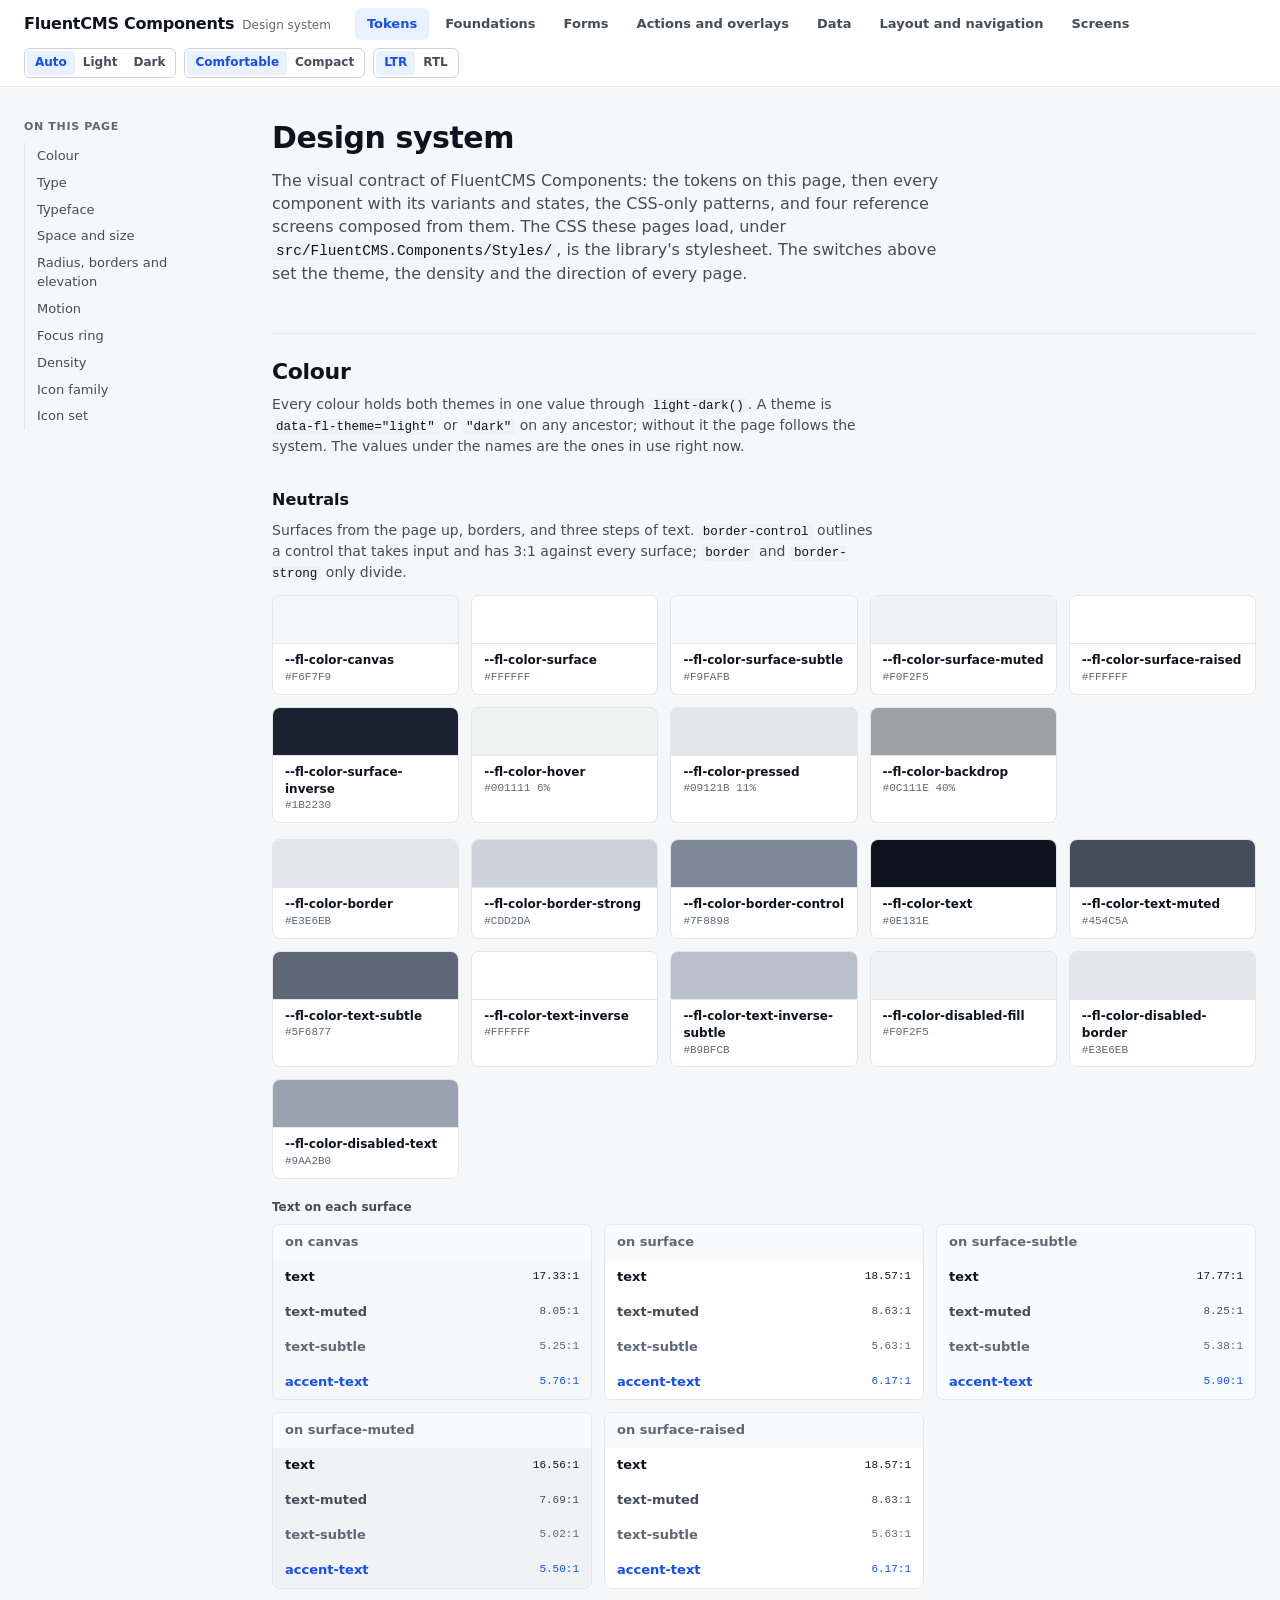
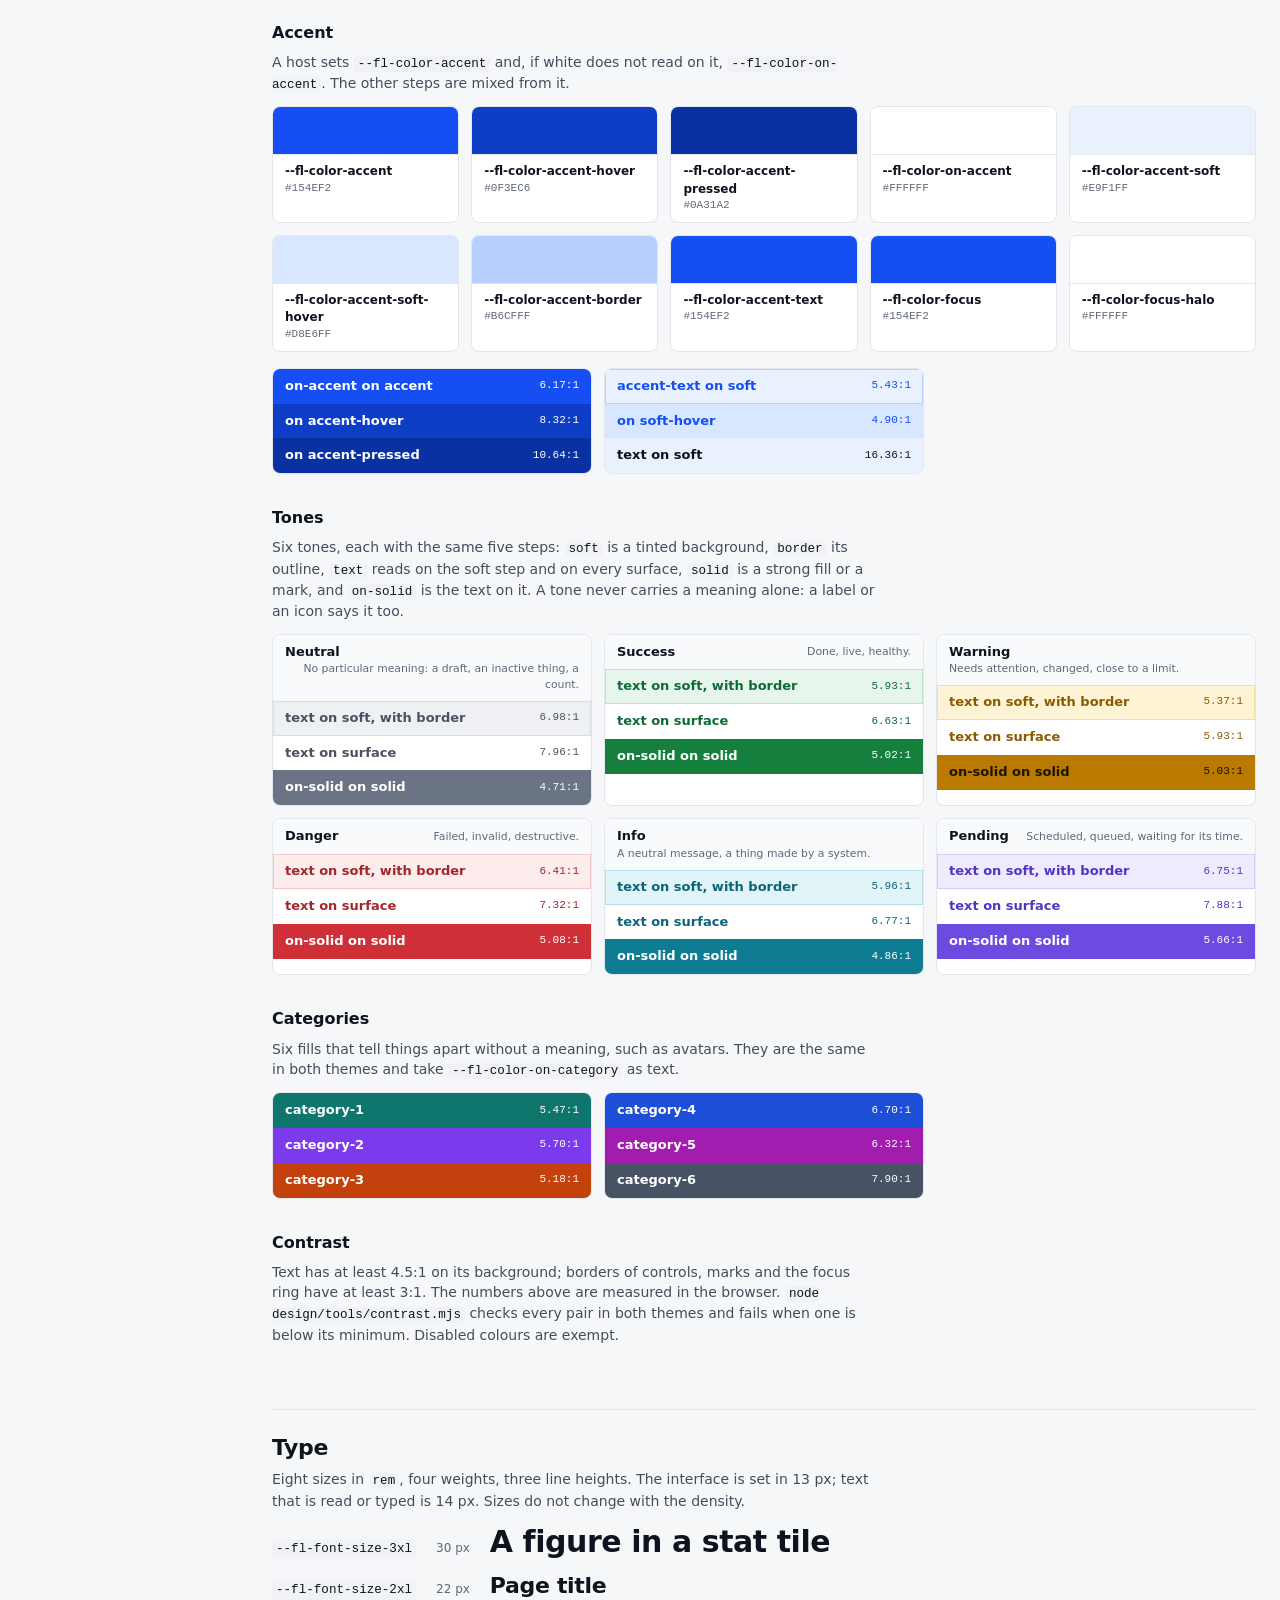
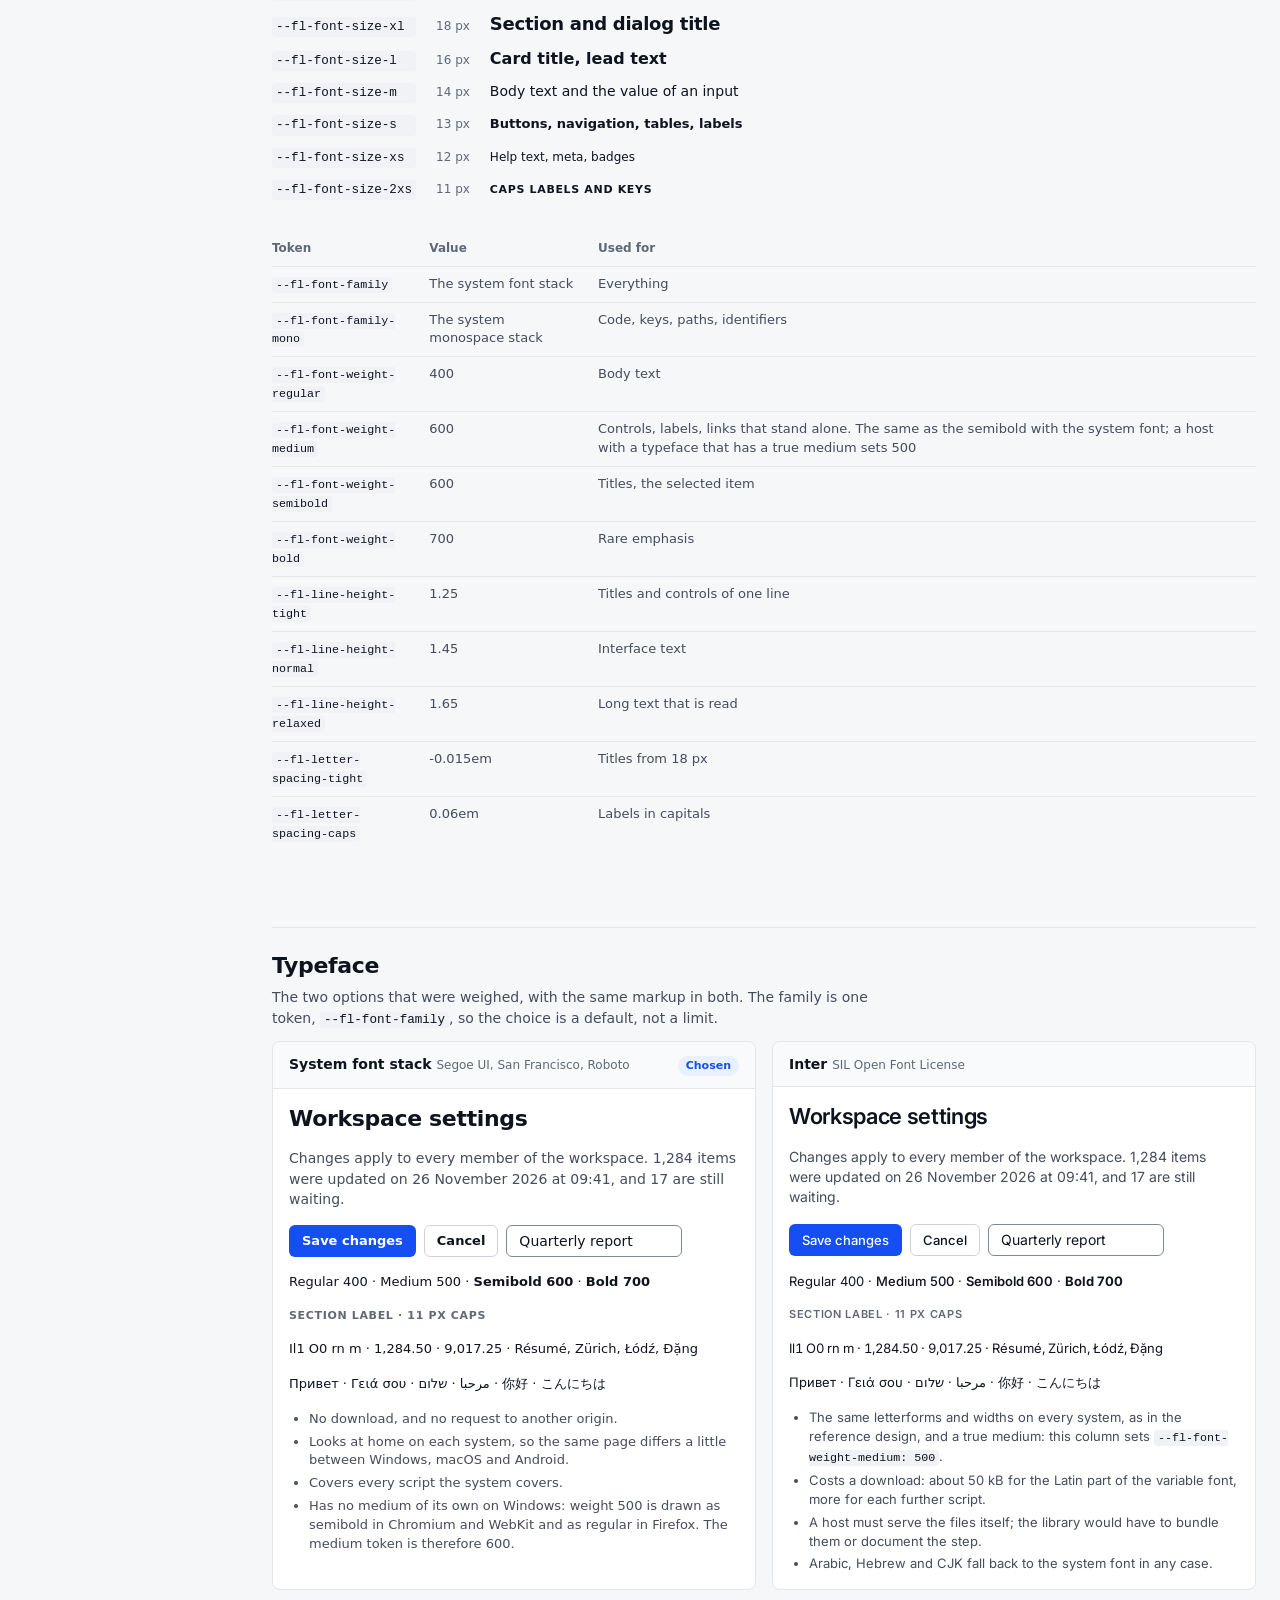
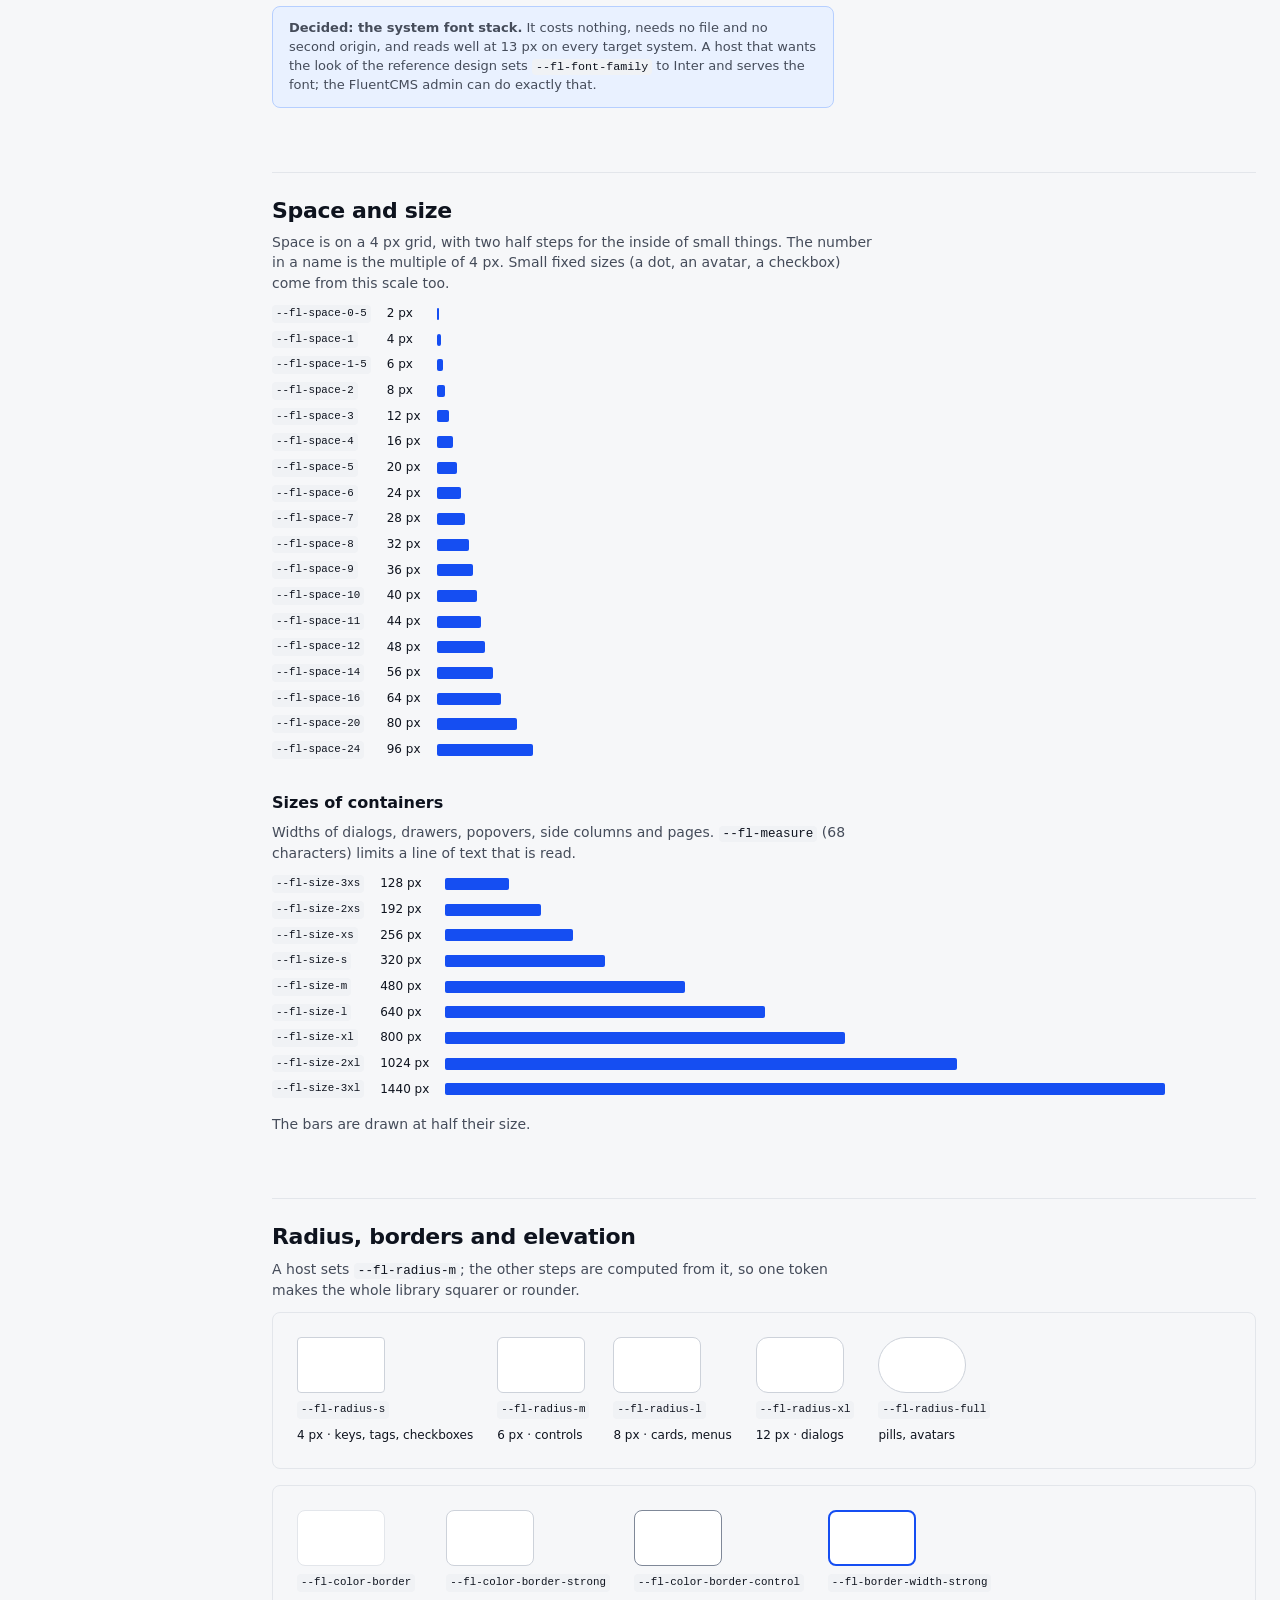
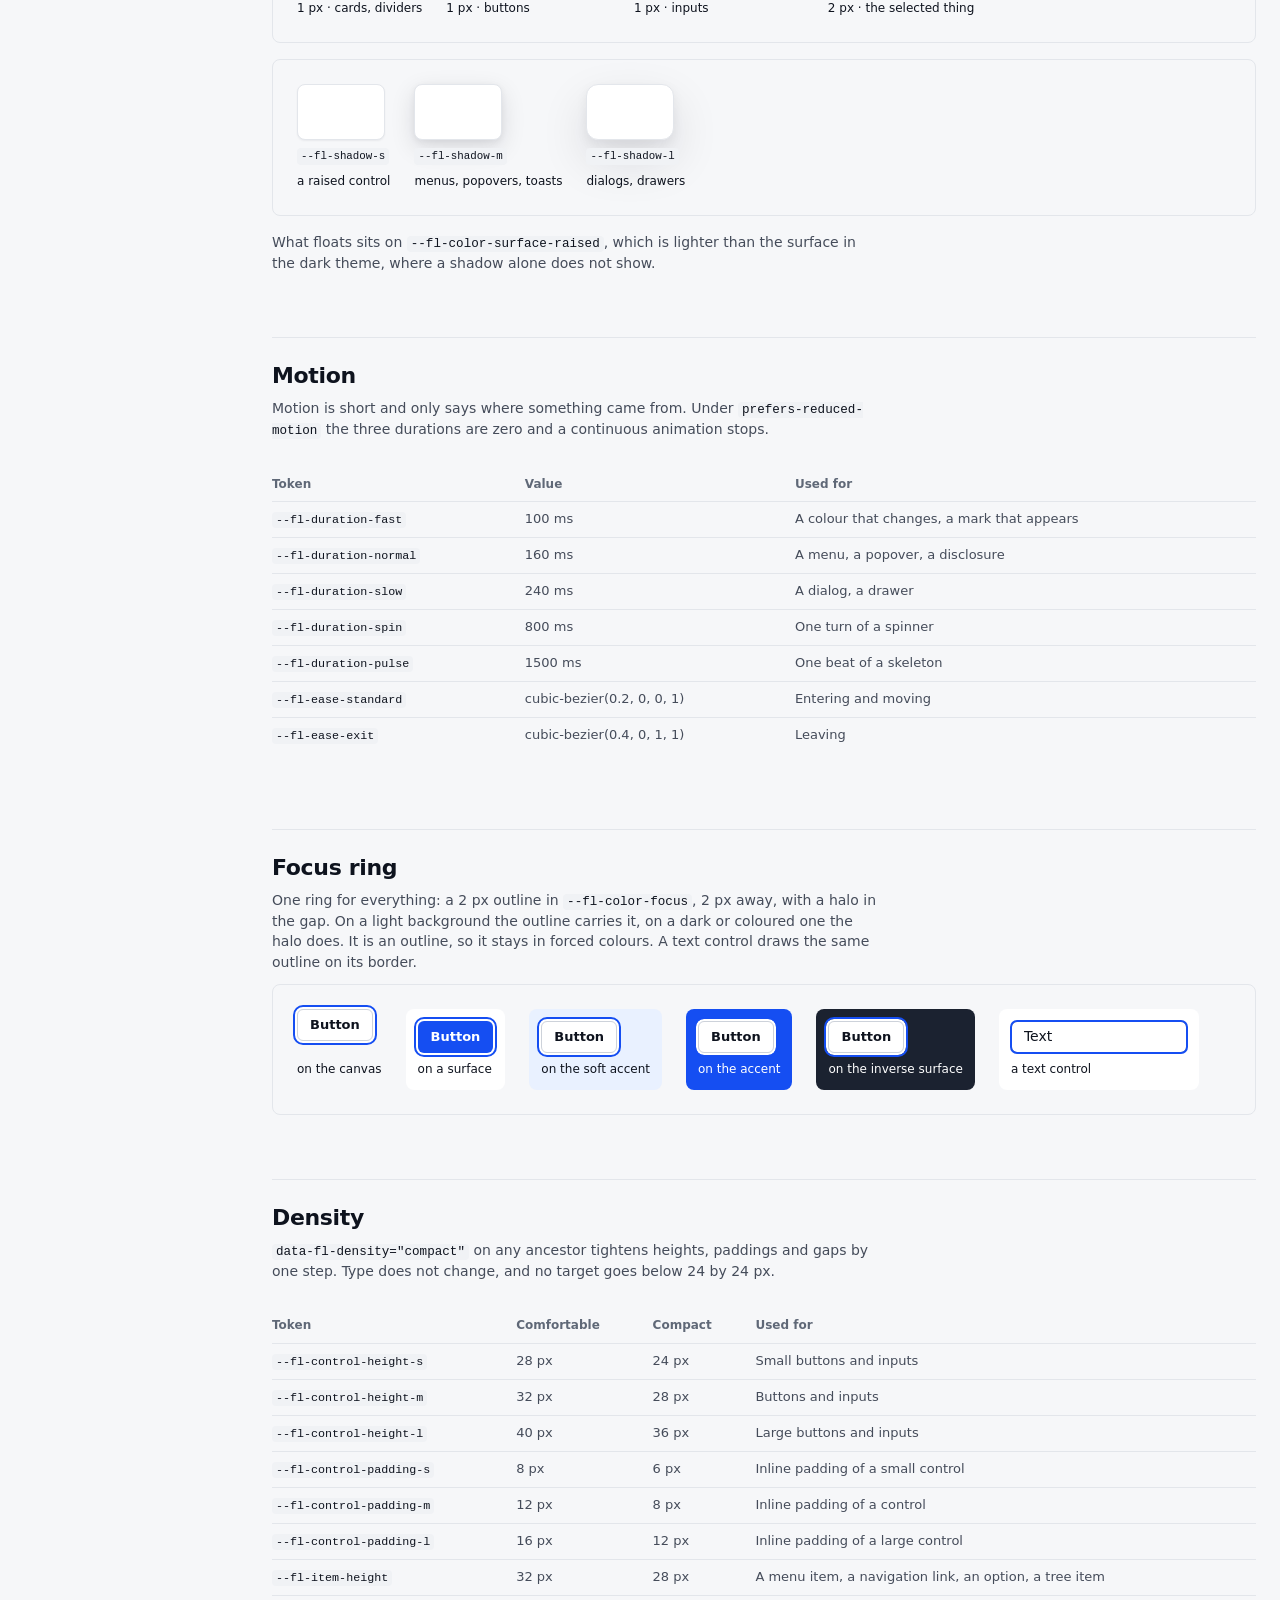
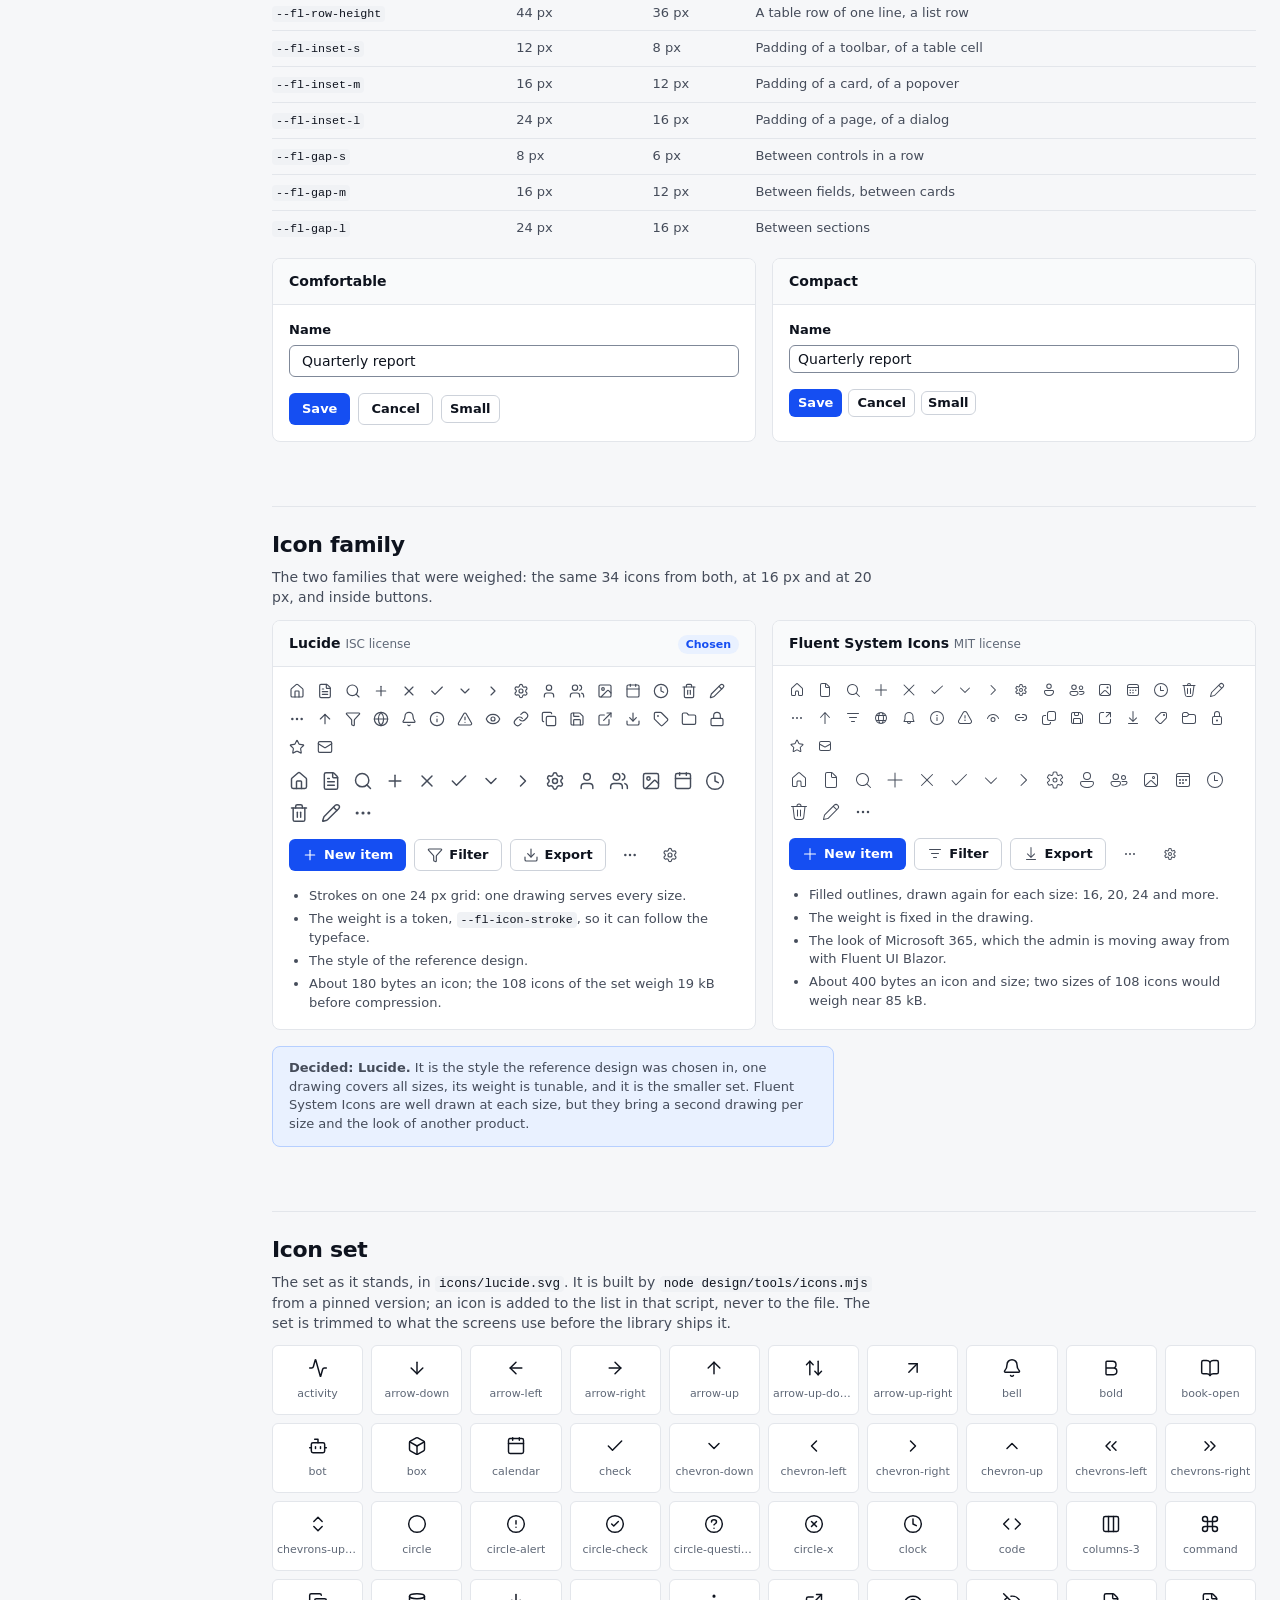
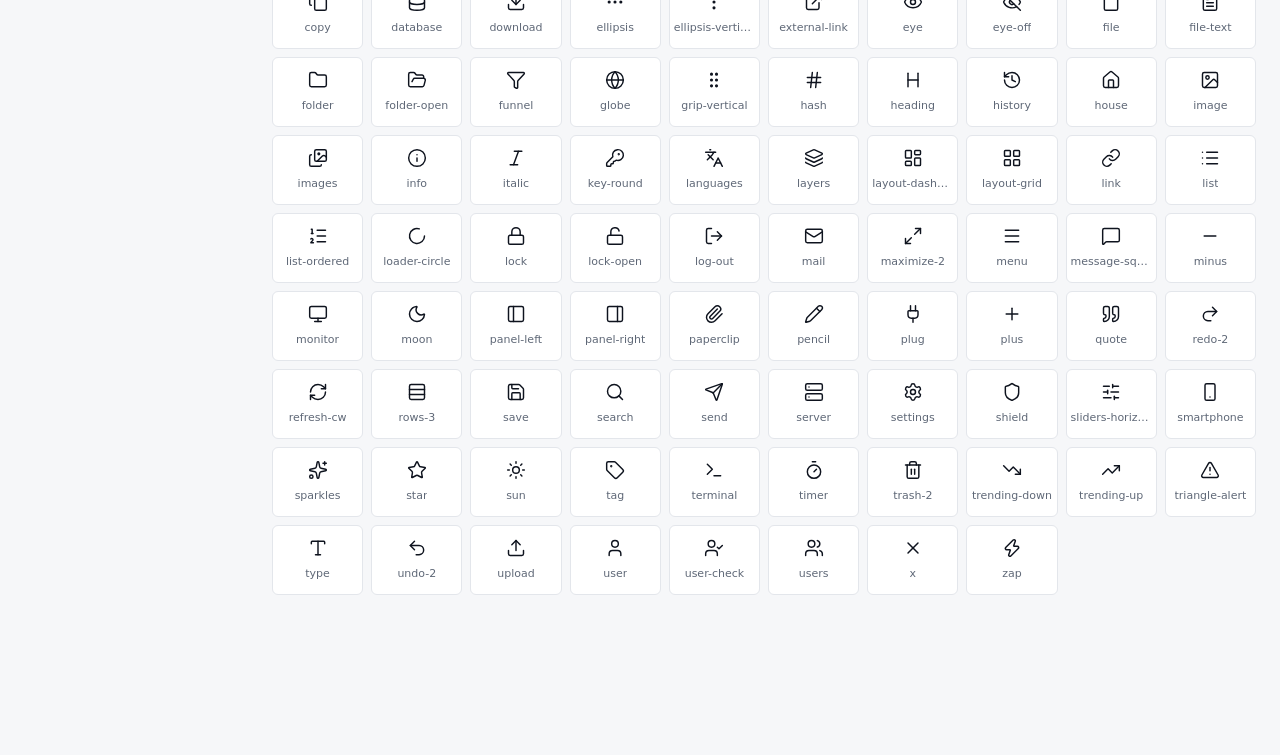
==== commit d4e4018e: "Set the medium weight to 600 and put the group field on a div with a role" ====
--- a/design/system/index.html
+++ b/design/system/index.html
@@ -189,7 +189,7 @@
 <code>--fl-font-size-xl</code><small class="docs-num">18 px</small><span style="font-size: var(--fl-font-size-xl); font-weight: 600; line-height: var(--fl-line-height-tight); letter-spacing: var(--fl-letter-spacing-tight)">Section and dialog title</span>
 <code>--fl-font-size-l</code><small class="docs-num">16 px</small><span style="font-size: var(--fl-font-size-l); font-weight: 600; line-height: var(--fl-line-height-tight)">Card title, lead text</span>
 <code>--fl-font-size-m</code><small class="docs-num">14 px</small><span style="font-size: var(--fl-font-size-m); font-weight: 400; line-height: var(--fl-line-height-tight)">Body text and the value of an input</span>
-<code>--fl-font-size-s</code><small class="docs-num">13 px</small><span style="font-size: var(--fl-font-size-s); font-weight: 500; line-height: var(--fl-line-height-tight)">Buttons, navigation, tables, labels</span>
+<code>--fl-font-size-s</code><small class="docs-num">13 px</small><span style="font-size: var(--fl-font-size-s); font-weight: var(--fl-font-weight-medium); line-height: var(--fl-line-height-tight)">Buttons, navigation, tables, labels</span>
 <code>--fl-font-size-xs</code><small class="docs-num">12 px</small><span style="font-size: var(--fl-font-size-xs); font-weight: 400; line-height: var(--fl-line-height-tight)">Help text, meta, badges</span>
 <code>--fl-font-size-2xs</code><small class="docs-num">11 px</small><span style="font-size: var(--fl-font-size-2xs); font-weight: 600; line-height: var(--fl-line-height-tight); letter-spacing: var(--fl-letter-spacing-caps)">CAPS LABELS AND KEYS</span>
 </div>
@@ -200,7 +200,7 @@
 <tr><td><code>--fl-font-family</code></td><td>The system font stack</td><td>Everything</td></tr>
 <tr><td><code>--fl-font-family-mono</code></td><td>The system monospace stack</td><td>Code, keys, paths, identifiers</td></tr>
 <tr><td><code>--fl-font-weight-regular</code></td><td class="docs-num">400</td><td>Body text</td></tr>
-<tr><td><code>--fl-font-weight-medium</code></td><td class="docs-num">500</td><td>Controls, labels, links that stand alone</td></tr>
+<tr><td><code>--fl-font-weight-medium</code></td><td class="docs-num">600</td><td>Controls, labels, links that stand alone. The same as the semibold with the system font; a host with a typeface that has a true medium sets 500</td></tr>
 <tr><td><code>--fl-font-weight-semibold</code></td><td class="docs-num">600</td><td>Titles, the selected item</td></tr>
 <tr><td><code>--fl-font-weight-bold</code></td><td class="docs-num">700</td><td>Rare emphasis</td></tr>
 <tr><td><code>--fl-line-height-tight</code></td><td class="docs-num">1.25</td><td>Titles and controls of one line</td></tr>
@@ -235,7 +235,7 @@
       <li>No download, and no request to another origin.</li>
       <li>Looks at home on each system, so the same page differs a little between Windows, macOS and Android.</li>
       <li>Covers every script the system covers.</li>
-      <li>Windows 10 has no weight 500 in Segoe UI: medium is drawn as regular there. Windows 11 has it.</li>
+      <li>Has no medium of its own on Windows: weight 500 is drawn as semibold in Chromium and WebKit and as regular in Firefox. The medium token is therefore 600.</li>
     </ul>
   </div>
 </article>
@@ -254,7 +254,7 @@
     <p style="font-size: var(--fl-font-size-s); font-variant-numeric: tabular-nums">Il1 O0 rn m · 1,284.50 · 9,017.25 · Résumé, Zürich, Łódź, Đặng</p>
     <p style="font-size: var(--fl-font-size-s)">Привет · Γειά σου · مرحبا · שלום · 你好 · こんにちは</p>
     <ul class="docs-facts">
-      <li>The same letterforms and widths on every system, as in the reference design.</li>
+      <li>The same letterforms and widths on every system, as in the reference design, and a true medium: this column sets <code>--fl-font-weight-medium: 500</code>.</li>
       <li>Costs a download: about 50 kB for the Latin part of the variable font, more for each further script.</li>
       <li>A host must serve the files itself; the library would have to bundle them or document the step.</li>
       <li>Arabic, Hebrew and CJK fall back to the system font in any case.</li>
--- a/src/FluentCMS.Components/Styles/tokens.css
+++ b/src/FluentCMS.Components/Styles/tokens.css
@@ -100,7 +100,11 @@
     --fl-font-size-3xl: 1.875rem;
 
     --fl-font-weight-regular: 400;
-    --fl-font-weight-medium: 500;
+    /* 600, as the semibold: the system stack has no medium of its own on
+       Windows, where Chromium and WebKit draw 500 as semibold and Firefox draws
+       it as regular. A host that serves a typeface with a true medium, such as
+       Inter, sets --fl-font-weight-medium: 500. */
+    --fl-font-weight-medium: 600;
     --fl-font-weight-semibold: 600;
     --fl-font-weight-bold: 700;
 
--- a/src/FluentCMS.Components/Styles/components/field.css
+++ b/src/FluentCMS.Components/Styles/components/field.css
@@ -1,5 +1,7 @@
 /* Field: the label, the control, the error, the help text and the counter of
-   one value. On a <div>, or on a <fieldset> when the control is a group. */
+   one value. Always on a <div>, in two forms. Around one control the label is
+   a <label for>. Around a group of controls the field carries the role, group
+   or radiogroup, and its label is a <div> that names it by aria-labelledby. */
 
 @layer fl.components {
   .fl-field {
@@ -8,9 +10,6 @@
     column-gap: var(--fl-space-3);
     row-gap: var(--fl-space-1-5);
     min-inline-size: 0;
-    margin: 0;
-    padding: 0;
-    border: 0;
     color: var(--fl-color-text);
     font-family: var(--fl-font-family);
     font-size: var(--fl-font-size-m);
@@ -26,9 +25,6 @@
       gap: var(--fl-space-1);
       grid-column: 1;
       grid-row: 1;
-      /* A floated legend lays out as a grid item like any other child. */
-      float: inline-start;
-      padding: 0;
       font-size: var(--fl-font-size-s);
       font-weight: var(--fl-font-weight-medium);
     }
--- a/design/system/docs/docs.css
+++ b/design/system/docs/docs.css
@@ -630,6 +630,8 @@
 
 .docs-font-inter {
   --fl-font-family: Inter, sans-serif;
+  /* Inter has a true medium, so this column sets what a host with it would. */
+  --fl-font-weight-medium: 500;
 
   font-family: var(--fl-font-family);
 }
